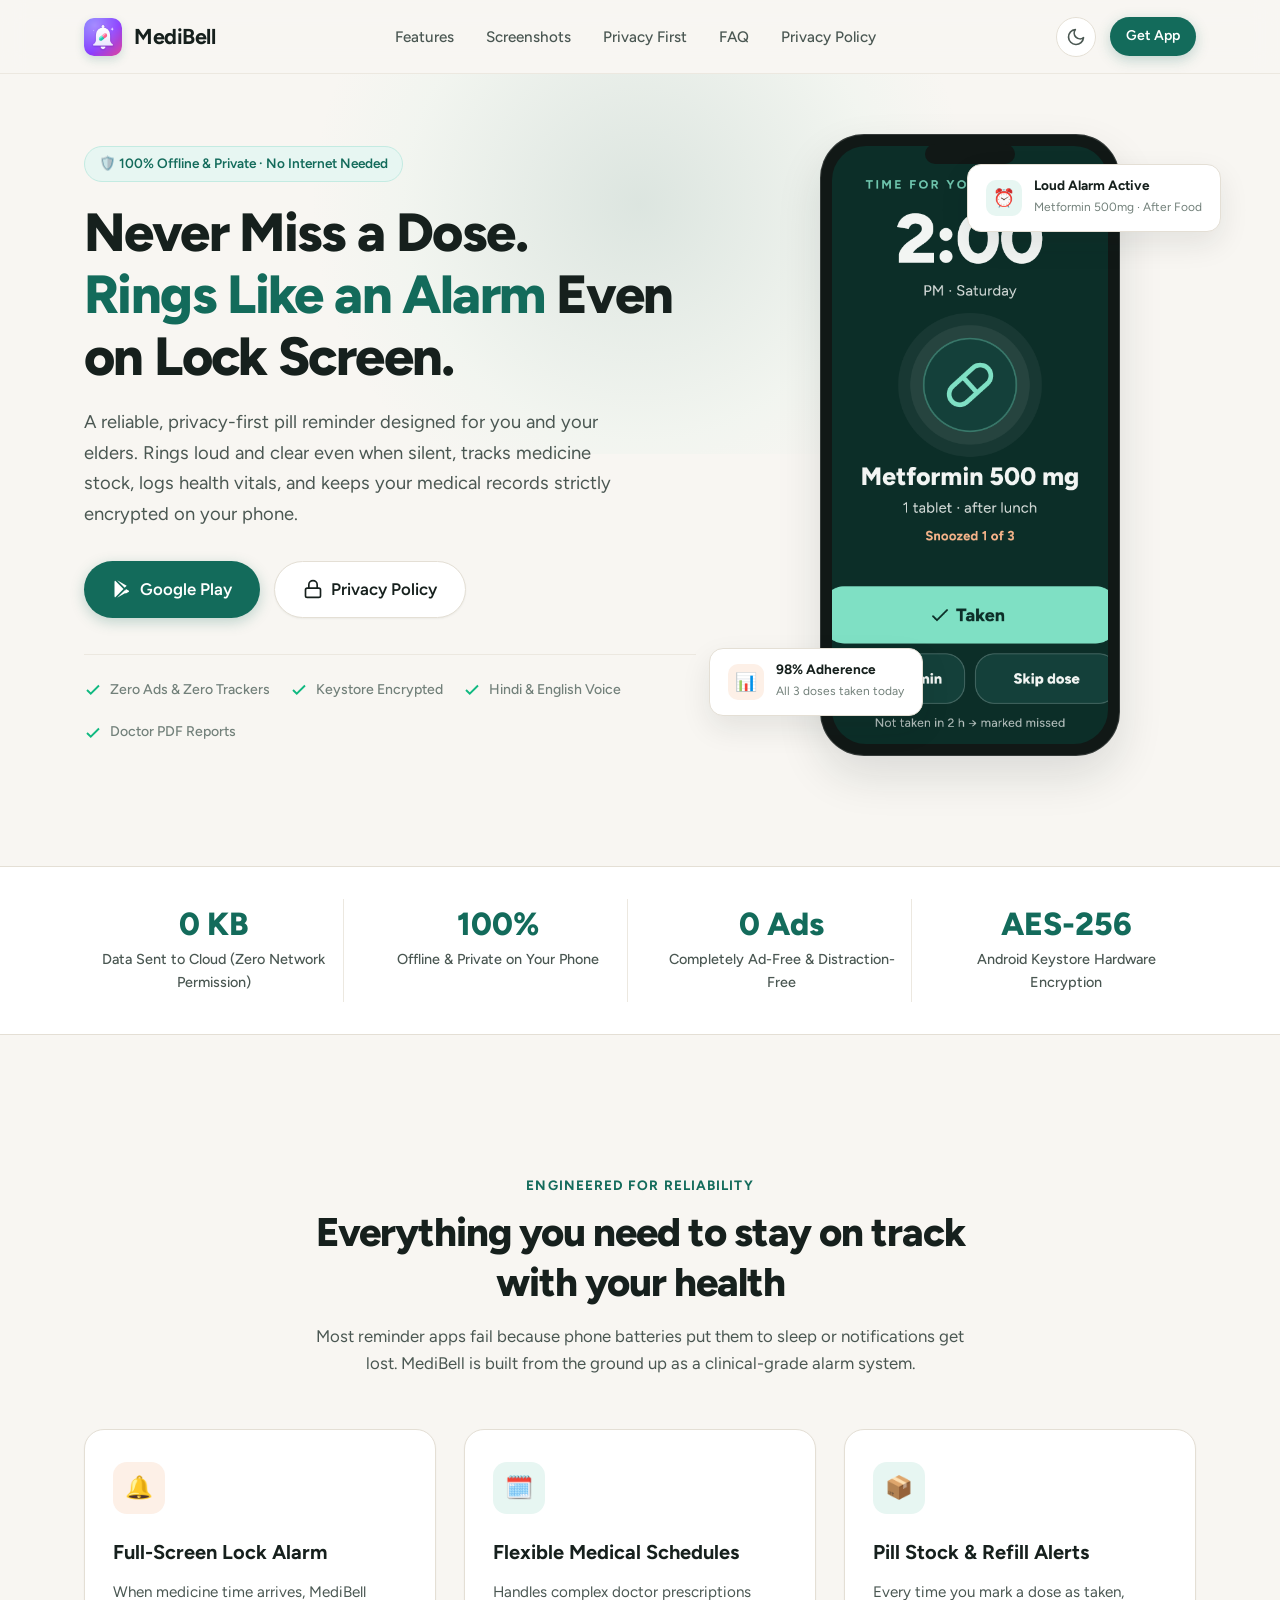
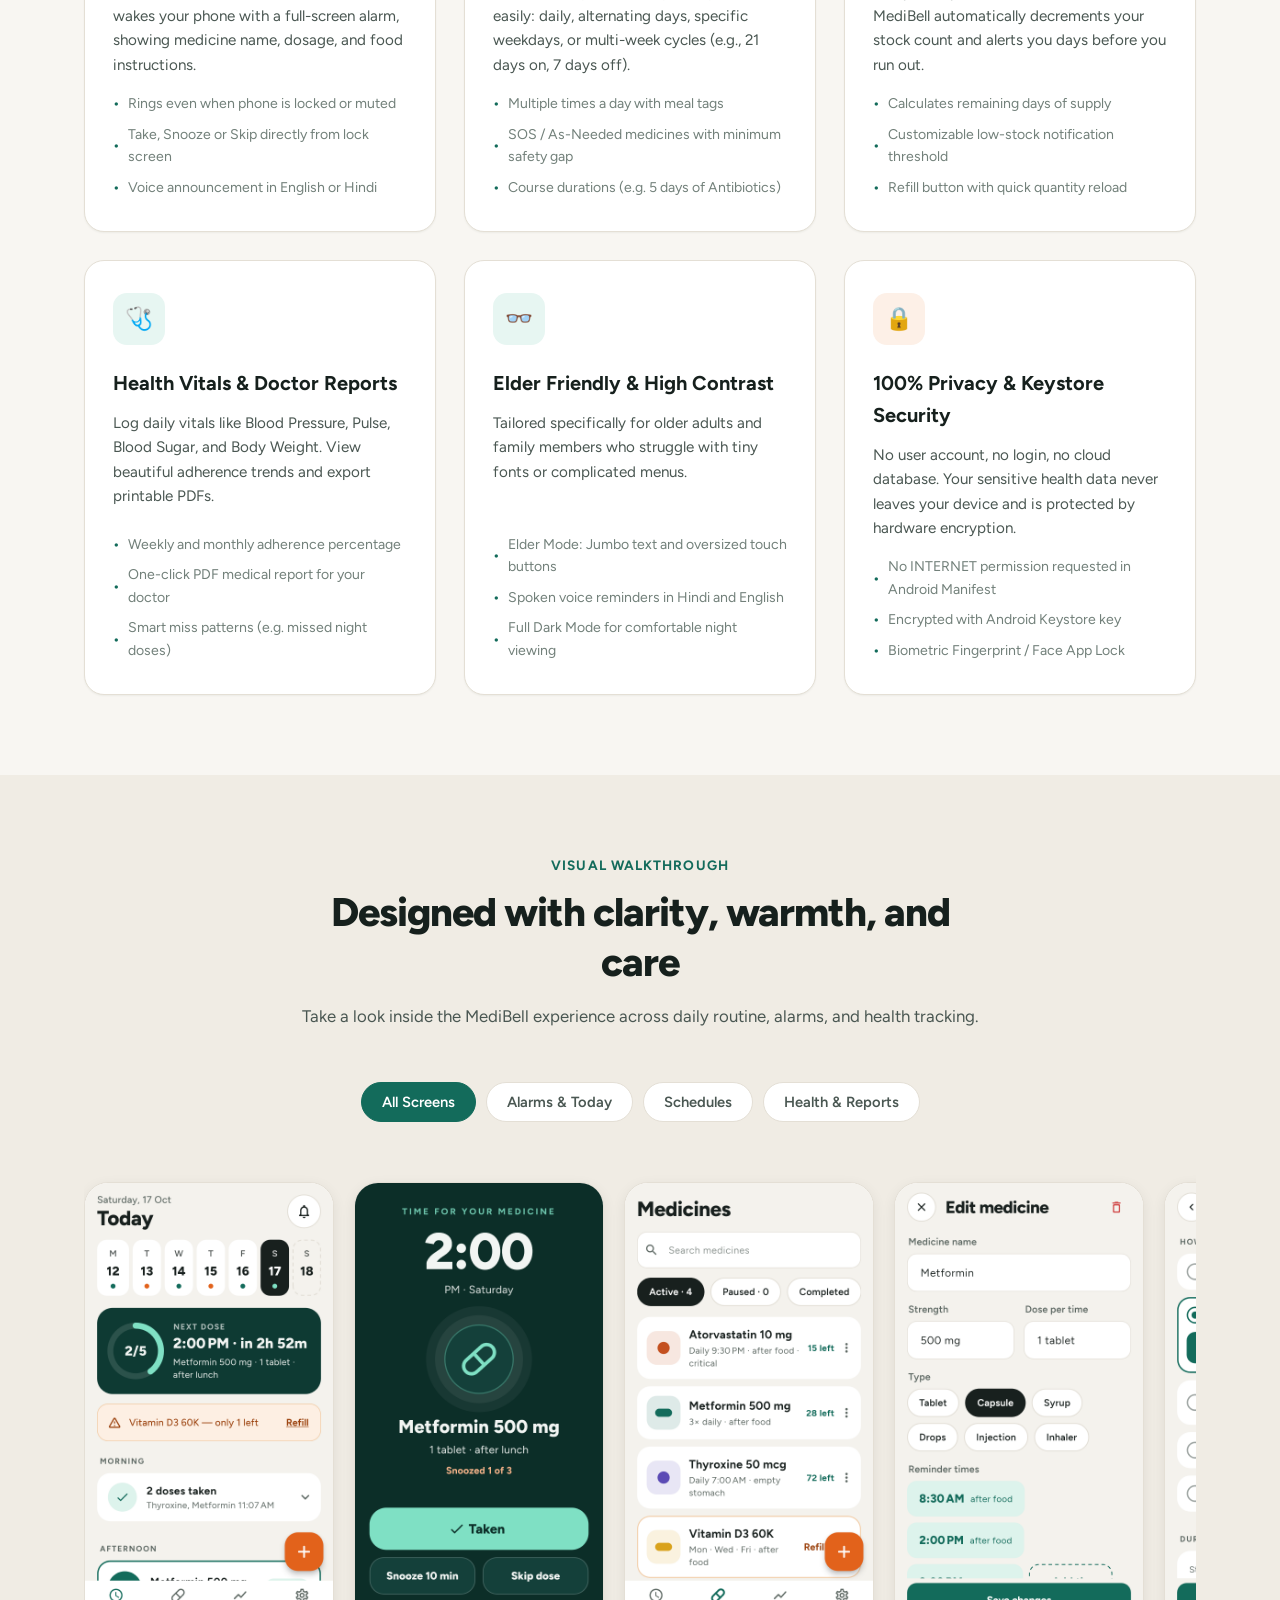
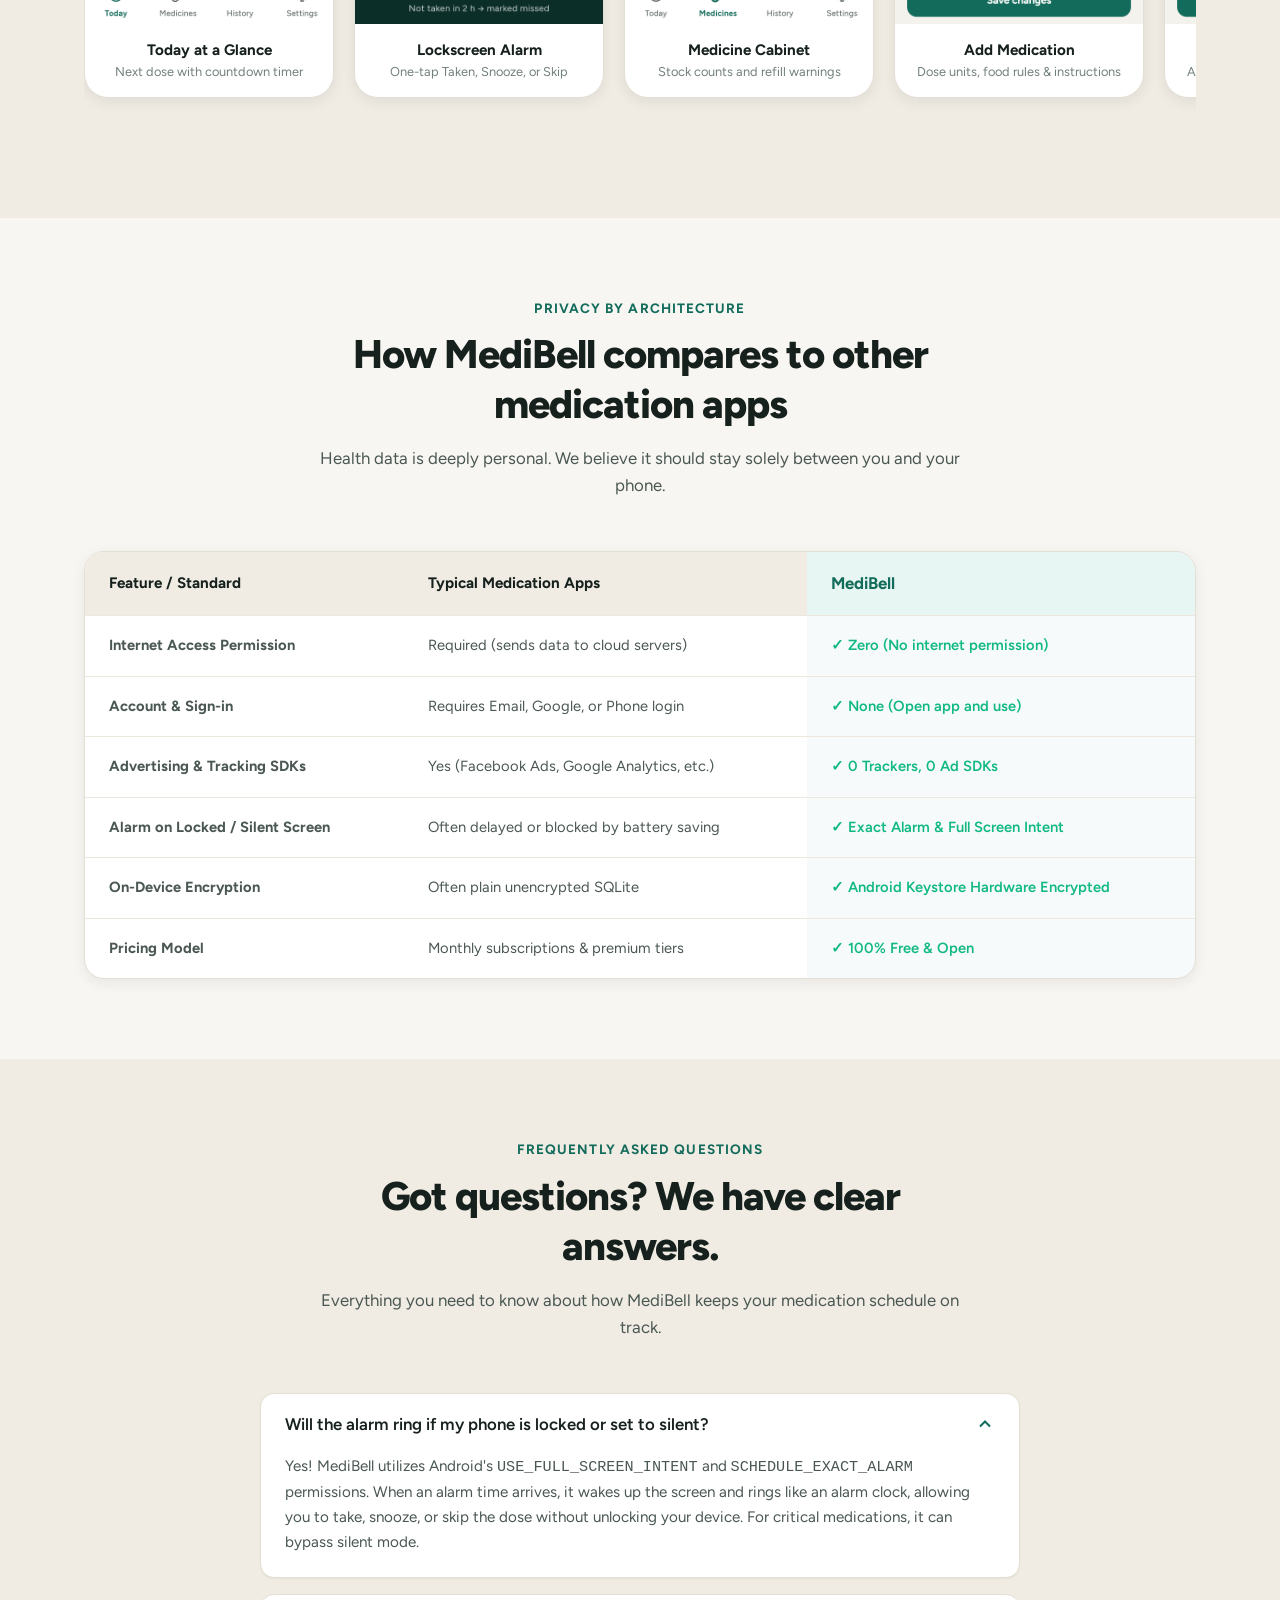
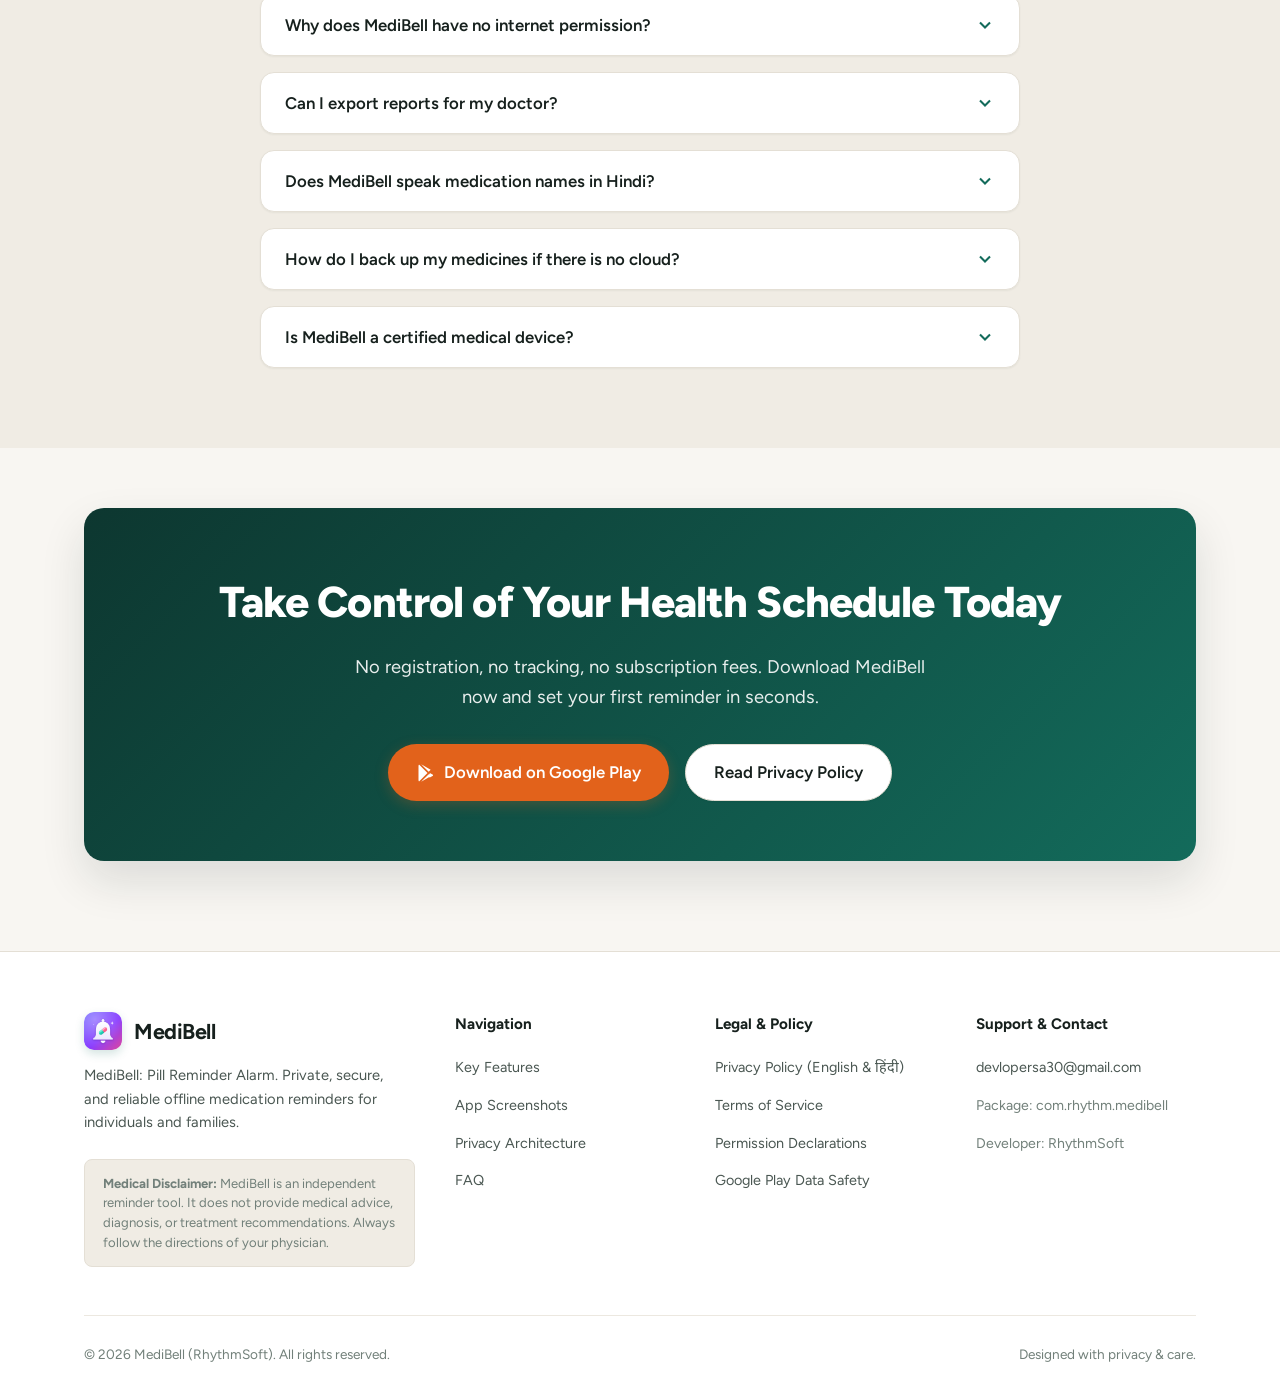
==== index.html @ 4dbfd98d "Add MediBell landing page and privacy policy" ====
<!DOCTYPE html>
<html lang="en">
<head>
  <meta charset="UTF-8">
  <meta name="viewport" content="width=device-width, initial-scale=1.0">
  <title>MediBell — Pill Reminder Alarm | Private & Offline Medicine Tracker</title>
  <meta name="description" content="MediBell is a 100% private medication reminder that rings like an alarm even when your phone is locked or on silent. No account, no ads, no internet required.">
  <meta name="keywords" content="medication reminder, pill reminder alarm, medicine tracker, offline pill alarm, private medication tracker, elder medicine reminder, dawai reminder">
  
  <!-- Open Graph / Facebook -->
  <meta property="og:type" content="website">
  <meta property="og:title" content="MediBell — Pill Reminder Alarm | Private & Offline">
  <meta property="og:description" content="Never miss a dose. Medicine reminder that rings like an alarm — even when your phone is locked. 100% Offline and Private.">
  <meta property="og:image" content="assets/feature-graphic-1024x500.png">
  
  <!-- Twitter -->
  <meta name="twitter:card" content="summary_large_image">
  <meta name="twitter:title" content="MediBell — Pill Reminder Alarm">
  <meta name="twitter:description" content="Rings like a real alarm clock. 100% offline, zero ads, zero tracking, Keystore encrypted.">
  <meta name="twitter:image" content="assets/feature-graphic-1024x500.png">

  <!-- Favicon -->
  <link rel="icon" type="image/svg+xml" href="assets/medibell_mark.svg">
  <link rel="alternate icon" type="image/png" href="assets/icon-512.png">

  <!-- Google Fonts: Figtree -->
  <link rel="preconnect" href="https://fonts.googleapis.com">
  <link rel="preconnect" href="https://fonts.gstatic.com" crossorigin>
  <link href="https://fonts.googleapis.com/css2?family=Figtree:ital,wght@0,300..900;1,300..900&family=Noto+Sans+Devanagari:wght@400;600;700&display=swap" rel="stylesheet">
  
  <!-- Stylesheet -->
  <link rel="stylesheet" href="style.css">
</head>
<body>

  <!-- Header -->
  <header class="header">
    <div class="container">
      <div class="nav-wrapper">
        <a href="index.html" class="brand">
          <img src="assets/icon-512.png" alt="MediBell Icon" class="brand-icon">
          <span>MediBell</span>
        </a>

        <ul class="nav-links" id="nav-links">
          <li><a href="#features" class="nav-link">Features</a></li>
          <li><a href="#showcase" class="nav-link">Screenshots</a></li>
          <li><a href="#privacy-first" class="nav-link">Privacy First</a></li>
          <li><a href="#faq" class="nav-link">FAQ</a></li>
          <li><a href="privacy.html" class="nav-link">Privacy Policy</a></li>
        </ul>

        <div class="nav-actions">
          <button id="theme-toggle" class="theme-toggle" aria-label="Toggle theme">
            <svg width="20" height="20" viewBox="0 0 24 24" fill="none" stroke="currentColor" stroke-width="2" stroke-linecap="round" stroke-linejoin="round">
              <path d="M21 12.79A9 9 0 1 1 11.21 3 7 7 0 0 0 21 12.79z"></path>
            </svg>
          </button>
          <a href="#download" class="btn btn-primary btn-sm">Get App</a>
          <button id="mobile-menu-btn" class="mobile-menu-btn" aria-label="Open menu">
            <svg width="24" height="24" viewBox="0 0 24 24" fill="none" stroke="currentColor" stroke-width="2">
              <line x1="3" y1="12" x2="21" y2="12"></line>
              <line x1="3" y1="6" x2="21" y2="6"></line>
              <line x1="3" y1="18" x2="21" y2="18"></line>
            </svg>
          </button>
        </div>
      </div>
    </div>
  </header>

  <!-- Hero Section -->
  <section class="hero">
    <div class="hero-glow"></div>
    <div class="container">
      <div class="hero-grid">
        <div class="hero-content">
          <div class="badge badge-mint">
            <span>🛡️ 100% Offline & Private · No Internet Needed</span>
          </div>
          <h1 class="hero-title">
            Never Miss a Dose.<br>
            <span>Rings Like an Alarm</span> Even on Lock Screen.
          </h1>
          <p class="hero-desc">
            A reliable, privacy-first pill reminder designed for you and your elders. 
            Rings loud and clear even when silent, tracks medicine stock, logs health vitals, 
            and keeps your medical records strictly encrypted on your phone.
          </p>

          <div class="hero-ctas">
            <a href="#download" class="btn btn-primary btn-lg">
              <svg width="20" height="20" viewBox="0 0 24 24" fill="currentColor">
                <path d="M3.609 1.814L13.792 12 3.61 22.186a2.41 2.41 0 0 1-.61-1.637V3.451c0-.623.23-1.19.61-1.637zM15.207 13.414l2.424 2.424-11.45 6.611 9.026-9.035zm0-2.828L6.18 1.551l11.45 6.611-2.423 2.424zm1.414 1.414l3.187 1.84c.884.51.884 1.348 0 1.859l-3.187 1.84-2.122-2.121 2.122-2.718z"/>
              </svg>
              Google Play
            </a>
            <a href="privacy.html" class="btn btn-secondary btn-lg">
              <svg width="20" height="20" viewBox="0 0 24 24" fill="none" stroke="currentColor" stroke-width="2">
                <rect x="3" y="11" width="18" height="11" rx="2" ry="2"></rect>
                <path d="M7 11V7a5 5 0 0 1 10 0v4"></path>
              </svg>
              Privacy Policy
            </a>
          </div>

          <div class="hero-trust">
            <div class="trust-item">
              <svg viewBox="0 0 24 24" fill="none" stroke="currentColor" stroke-width="2.5"><polyline points="20 6 9 17 4 12"></polyline></svg>
              Zero Ads & Zero Trackers
            </div>
            <div class="trust-item">
              <svg viewBox="0 0 24 24" fill="none" stroke="currentColor" stroke-width="2.5"><polyline points="20 6 9 17 4 12"></polyline></svg>
              Keystore Encrypted
            </div>
            <div class="trust-item">
              <svg viewBox="0 0 24 24" fill="none" stroke="currentColor" stroke-width="2.5"><polyline points="20 6 9 17 4 12"></polyline></svg>
              Hindi & English Voice
            </div>
            <div class="trust-item">
              <svg viewBox="0 0 24 24" fill="none" stroke="currentColor" stroke-width="2.5"><polyline points="20 6 9 17 4 12"></polyline></svg>
              Doctor PDF Reports
            </div>
          </div>
        </div>

        <div class="mockup-wrapper">
          <div class="phone-device">
            <div class="phone-notch"></div>
            <div class="phone-screen">
              <img src="assets/screenshots/02_alarm.png" alt="MediBell Alarm Screen">
            </div>
          </div>

          <!-- Floating Badges -->
          <div class="float-card top-right">
            <div class="float-icon">⏰</div>
            <div class="float-text">
              <strong>Loud Alarm Active</strong>
              <span>Metformin 500mg · After Food</span>
            </div>
          </div>

          <div class="float-card bottom-left">
            <div class="float-icon">📊</div>
            <div class="float-text">
              <strong>98% Adherence</strong>
              <span>All 3 doses taken today</span>
            </div>
          </div>
        </div>
      </div>
    </div>
  </section>

  <!-- Key Statistics Banner -->
  <section class="stats-strip">
    <div class="container">
      <div class="stats-grid">
        <div class="stat-item">
          <div class="stat-value">0 KB</div>
          <div class="stat-label">Data Sent to Cloud (Zero Network Permission)</div>
        </div>
        <div class="stat-item">
          <div class="stat-value">100%</div>
          <div class="stat-label">Offline & Private on Your Phone</div>
        </div>
        <div class="stat-item">
          <div class="stat-value">0 Ads</div>
          <div class="stat-label">Completely Ad-Free & Distraction-Free</div>
        </div>
        <div class="stat-item">
          <div class="stat-value">AES-256</div>
          <div class="stat-label">Android Keystore Hardware Encryption</div>
        </div>
      </div>
    </div>
  </section>

  <!-- Features Grid -->
  <section class="features-section" id="features">
    <div class="container">
      <div class="section-header">
        <div class="section-tag">Engineered For Reliability</div>
        <h2 class="section-title">Everything you need to stay on track with your health</h2>
        <p class="section-desc">
          Most reminder apps fail because phone batteries put them to sleep or notifications get lost. 
          MediBell is built from the ground up as a clinical-grade alarm system.
        </p>
      </div>

      <div class="features-grid">
        <!-- Feature 1 -->
        <div class="feature-card highlight">
          <div class="feature-icon-box">🔔</div>
          <h3>Full-Screen Lock Alarm</h3>
          <p>
            When medicine time arrives, MediBell wakes your phone with a full-screen alarm, 
            showing medicine name, dosage, and food instructions.
          </p>
          <ul class="feature-list">
            <li>Rings even when phone is locked or muted</li>
            <li>Take, Snooze or Skip directly from lock screen</li>
            <li>Voice announcement in English or Hindi</li>
          </ul>
        </div>

        <!-- Feature 2 -->
        <div class="feature-card">
          <div class="feature-icon-box">🗓️</div>
          <h3>Flexible Medical Schedules</h3>
          <p>
            Handles complex doctor prescriptions easily: daily, alternating days, specific weekdays, 
            or multi-week cycles (e.g., 21 days on, 7 days off).
          </p>
          <ul class="feature-list">
            <li>Multiple times a day with meal tags</li>
            <li>SOS / As-Needed medicines with minimum safety gap</li>
            <li>Course durations (e.g. 5 days of Antibiotics)</li>
          </ul>
        </div>

        <!-- Feature 3 -->
        <div class="feature-card">
          <div class="feature-icon-box">📦</div>
          <h3>Pill Stock & Refill Alerts</h3>
          <p>
            Every time you mark a dose as taken, MediBell automatically decrements your stock count 
            and alerts you days before you run out.
          </p>
          <ul class="feature-list">
            <li>Calculates remaining days of supply</li>
            <li>Customizable low-stock notification threshold</li>
            <li>Refill button with quick quantity reload</li>
          </ul>
        </div>

        <!-- Feature 4 -->
        <div class="feature-card">
          <div class="feature-icon-box">🩺</div>
          <h3>Health Vitals & Doctor Reports</h3>
          <p>
            Log daily vitals like Blood Pressure, Pulse, Blood Sugar, and Body Weight. 
            View beautiful adherence trends and export printable PDFs.
          </p>
          <ul class="feature-list">
            <li>Weekly and monthly adherence percentage</li>
            <li>One-click PDF medical report for your doctor</li>
            <li>Smart miss patterns (e.g. missed night doses)</li>
          </ul>
        </div>

        <!-- Feature 5 -->
        <div class="feature-card">
          <div class="feature-icon-box">👓</div>
          <h3>Elder Friendly & High Contrast</h3>
          <p>
            Tailored specifically for older adults and family members who struggle with tiny fonts 
            or complicated menus.
          </p>
          <ul class="feature-list">
            <li>Elder Mode: Jumbo text and oversized touch buttons</li>
            <li>Spoken voice reminders in Hindi and English</li>
            <li>Full Dark Mode for comfortable night viewing</li>
          </ul>
        </div>

        <!-- Feature 6 -->
        <div class="feature-card highlight">
          <div class="feature-icon-box">🔒</div>
          <h3>100% Privacy & Keystore Security</h3>
          <p>
            No user account, no login, no cloud database. Your sensitive health data never leaves 
            your device and is protected by hardware encryption.
          </p>
          <ul class="feature-list">
            <li>No INTERNET permission requested in Android Manifest</li>
            <li>Encrypted with Android Keystore key</li>
            <li>Biometric Fingerprint / Face App Lock</li>
          </ul>
        </div>
      </div>
    </div>
  </section>

  <!-- Screenshot Gallery / Showcase -->
  <section class="showcase-section" id="showcase">
    <div class="container">
      <div class="section-header">
        <div class="section-tag">Visual Walkthrough</div>
        <h2 class="section-title">Designed with clarity, warmth, and care</h2>
        <p class="section-desc">Take a look inside the MediBell experience across daily routine, alarms, and health tracking.</p>
      </div>

      <div class="showcase-tabs">
        <button class="showcase-tab active" data-filter="all">All Screens</button>
        <button class="showcase-tab" data-filter="alarm">Alarms & Today</button>
        <button class="showcase-tab" data-filter="schedule">Schedules</button>
        <button class="showcase-tab" data-filter="health">Health & Reports</button>
      </div>

      <div class="showcase-carousel">
        <div class="showcase-item" data-category="alarm">
          <img src="assets/screenshots/01_today.png" alt="Today Schedule" loading="lazy">
          <div class="showcase-info">
            <h4>Today at a Glance</h4>
            <p>Next dose with countdown timer</p>
          </div>
        </div>

        <div class="showcase-item" data-category="alarm">
          <img src="assets/screenshots/02_alarm.png" alt="Full Screen Alarm" loading="lazy">
          <div class="showcase-info">
            <h4>Lockscreen Alarm</h4>
            <p>One-tap Taken, Snooze, or Skip</p>
          </div>
        </div>

        <div class="showcase-item" data-category="schedule">
          <img src="assets/screenshots/03_medicines.png" alt="Medicines List" loading="lazy">
          <div class="showcase-info">
            <h4>Medicine Cabinet</h4>
            <p>Stock counts and refill warnings</p>
          </div>
        </div>

        <div class="showcase-item" data-category="schedule">
          <img src="assets/screenshots/04_add_medicine.png" alt="Add Medicine" loading="lazy">
          <div class="showcase-info">
            <h4>Add Medication</h4>
            <p>Dose units, food rules & instructions</p>
          </div>
        </div>

        <div class="showcase-item" data-category="schedule">
          <img src="assets/screenshots/05_schedule_rules.png" alt="Schedule Rules" loading="lazy">
          <div class="showcase-info">
            <h4>Custom Rules</h4>
            <p>Alternating days & course durations</p>
          </div>
        </div>

        <div class="showcase-item" data-category="health">
          <img src="assets/screenshots/06_history.png" alt="Dose History" loading="lazy">
          <div class="showcase-info">
            <h4>Adherence History</h4>
            <p>Calendar logs & compliance charts</p>
          </div>
        </div>

        <div class="showcase-item" data-category="health">
          <img src="assets/screenshots/07_health_log.png" alt="Health Log" loading="lazy">
          <div class="showcase-info">
            <h4>Vitals Log</h4>
            <p>Blood pressure, sugar & pulse logs</p>
          </div>
        </div>

        <div class="showcase-item" data-category="health">
          <img src="assets/screenshots/08_settings.png" alt="Settings & Privacy" loading="lazy">
          <div class="showcase-info">
            <h4>Settings & Security</h4>
            <p>App lock, dark mode & backup</p>
          </div>
        </div>
      </div>
    </div>
  </section>

  <!-- Privacy Comparison Table -->
  <section class="comparison-section" id="privacy-first">
    <div class="container">
      <div class="section-header">
        <div class="section-tag">Privacy By Architecture</div>
        <h2 class="section-title">How MediBell compares to other medication apps</h2>
        <p class="section-desc">Health data is deeply personal. We believe it should stay solely between you and your phone.</p>
      </div>

      <div class="comparison-card">
        <table class="comparison-table">
          <thead>
            <tr>
              <th>Feature / Standard</th>
              <th>Typical Medication Apps</th>
              <th>MediBell</th>
            </tr>
          </thead>
          <tbody>
            <tr>
              <td><strong>Internet Access Permission</strong></td>
              <td>Required (sends data to cloud servers)</td>
              <td><span class="badge-check">✓ Zero (No internet permission)</span></td>
            </tr>
            <tr>
              <td><strong>Account & Sign-in</strong></td>
              <td>Requires Email, Google, or Phone login</td>
              <td><span class="badge-check">✓ None (Open app and use)</span></td>
            </tr>
            <tr>
              <td><strong>Advertising & Tracking SDKs</strong></td>
              <td>Yes (Facebook Ads, Google Analytics, etc.)</td>
              <td><span class="badge-check">✓ 0 Trackers, 0 Ad SDKs</span></td>
            </tr>
            <tr>
              <td><strong>Alarm on Locked / Silent Screen</strong></td>
              <td>Often delayed or blocked by battery saving</td>
              <td><span class="badge-check">✓ Exact Alarm & Full Screen Intent</span></td>
            </tr>
            <tr>
              <td><strong>On-Device Encryption</strong></td>
              <td>Often plain unencrypted SQLite</td>
              <td><span class="badge-check">✓ Android Keystore Hardware Encrypted</span></td>
            </tr>
            <tr>
              <td><strong>Pricing Model</strong></td>
              <td>Monthly subscriptions & premium tiers</td>
              <td><span class="badge-check">✓ 100% Free & Open</span></td>
            </tr>
          </tbody>
        </table>
      </div>
    </div>
  </section>

  <!-- FAQ Section -->
  <section class="faq-section" id="faq">
    <div class="container">
      <div class="section-header">
        <div class="section-tag">Frequently Asked Questions</div>
        <h2 class="section-title">Got questions? We have clear answers.</h2>
        <p class="section-desc">Everything you need to know about how MediBell keeps your medication schedule on track.</p>
      </div>

      <div class="faq-list">
        <div class="faq-item open">
          <button class="faq-question">
            <span>Will the alarm ring if my phone is locked or set to silent?</span>
            <svg class="faq-chevron" width="20" height="20" viewBox="0 0 24 24" fill="none" stroke="currentColor" stroke-width="2.5"><polyline points="6 9 12 15 18 9"></polyline></svg>
          </button>
          <div class="faq-answer">
            <p>
              Yes! MediBell utilizes Android's <code>USE_FULL_SCREEN_INTENT</code> and <code>SCHEDULE_EXACT_ALARM</code> 
              permissions. When an alarm time arrives, it wakes up the screen and rings like an alarm clock, allowing you 
              to take, snooze, or skip the dose without unlocking your device. For critical medications, it can bypass 
              silent mode.
            </p>
          </div>
        </div>

        <div class="faq-item">
          <button class="faq-question">
            <span>Why does MediBell have no internet permission?</span>
            <svg class="faq-chevron" width="20" height="20" viewBox="0 0 24 24" fill="none" stroke="currentColor" stroke-width="2.5"><polyline points="6 9 12 15 18 9"></polyline></svg>
          </button>
          <div class="faq-answer">
            <p>
              Privacy policies are promises, but lack of internet permission is a mathematical guarantee. 
              By not including <code>android.permission.INTERNET</code> in the app's manifest, Android OS physically prevents 
              MediBell from sending any data over Wi-Fi or cellular networks. Your medical history cannot leak to any remote server.
            </p>
          </div>
        </div>

        <div class="faq-item">
          <button class="faq-question">
            <span>Can I export reports for my doctor?</span>
            <svg class="faq-chevron" width="20" height="20" viewBox="0 0 24 24" fill="none" stroke="currentColor" stroke-width="2.5"><polyline points="6 9 12 15 18 9"></polyline></svg>
          </button>
          <div class="faq-answer">
            <p>
              Yes. MediBell allows you to generate a clean, professional clinical PDF report showing your medication list, 
              intake adherence rate (taken, missed, skipped), and logged health vitals (Blood Pressure, Sugar, Weight). 
              You can save it to your phone and email or print it for your doctor.
            </p>
          </div>
        </div>

        <div class="faq-item">
          <button class="faq-question">
            <span>Does MediBell speak medication names in Hindi?</span>
            <svg class="faq-chevron" width="20" height="20" viewBox="0 0 24 24" fill="none" stroke="currentColor" stroke-width="2.5"><polyline points="6 9 12 15 18 9"></polyline></svg>
          </button>
          <div class="faq-answer">
            <p>
              Yes. MediBell supports full Text-to-Speech voice announcements in both English and Hindi. 
              When the alarm rings, it can read out loud: <em>"दवा का समय: पैरासिटामोल 1 गोली खाने के बाद"</em>, 
              which is especially helpful for elderly parents and patients.
            </p>
          </div>
        </div>

        <div class="faq-item">
          <button class="faq-question">
            <span>How do I back up my medicines if there is no cloud?</span>
            <svg class="faq-chevron" width="20" height="20" viewBox="0 0 24 24" fill="none" stroke="currentColor" stroke-width="2.5"><polyline points="6 9 12 15 18 9"></polyline></svg>
          </button>
          <div class="faq-answer">
            <p>
              MediBell provides an offline Backup & Restore feature in Settings. You can export a backup file 
              to your device's Downloads folder, an SD card, or share it safely via your own secure cloud storage 
              (like Google Drive) using Android's native file picker.
            </p>
          </div>
        </div>

        <div class="faq-item">
          <button class="faq-question">
            <span>Is MediBell a certified medical device?</span>
            <svg class="faq-chevron" width="20" height="20" viewBox="0 0 24 24" fill="none" stroke="currentColor" stroke-width="2.5"><polyline points="6 9 12 15 18 9"></polyline></svg>
          </button>
          <div class="faq-answer">
            <p>
              No. MediBell is strictly a personal scheduling and reminder utility. It does not diagnose, prescribe, 
              or alter medication treatments. Always consult your qualified healthcare practitioner or pharmacist for 
              medical guidance.
            </p>
          </div>
        </div>
      </div>
    </div>
  </section>

  <!-- Download CTA Banner -->
  <section class="cta-banner" id="download">
    <div class="container">
      <div class="cta-box">
        <h2>Take Control of Your Health Schedule Today</h2>
        <p>No registration, no tracking, no subscription fees. Download MediBell now and set your first reminder in seconds.</p>
        <div class="cta-actions">
          <a href="https://play.google.com/store/apps/details?id=com.rhythm.medibell" class="btn btn-orange btn-lg">
            <svg width="20" height="20" viewBox="0 0 24 24" fill="currentColor">
              <path d="M3.609 1.814L13.792 12 3.61 22.186a2.41 2.41 0 0 1-.61-1.637V3.451c0-.623.23-1.19.61-1.637zM15.207 13.414l2.424 2.424-11.45 6.611 9.026-9.035zm0-2.828L6.18 1.551l11.45 6.611-2.423 2.424zm1.414 1.414l3.187 1.84c.884.51.884 1.348 0 1.859l-3.187 1.84-2.122-2.121 2.122-2.718z"/>
            </svg>
            Download on Google Play
          </a>
          <a href="privacy.html" class="btn btn-secondary btn-lg">
            Read Privacy Policy
          </a>
        </div>
      </div>
    </div>
  </section>

  <!-- Footer -->
  <footer class="footer">
    <div class="container">
      <div class="footer-grid">
        <div class="footer-brand">
          <div class="brand">
            <img src="assets/icon-512.png" alt="MediBell Icon" class="brand-icon">
            <span>MediBell</span>
          </div>
          <p>
            MediBell: Pill Reminder Alarm. Private, secure, and reliable offline medication reminders for individuals and families.
          </p>
          <div class="disclaimer-box">
            <strong>Medical Disclaimer:</strong> MediBell is an independent reminder tool. It does not provide medical advice, diagnosis, or treatment recommendations. Always follow the directions of your physician.
          </div>
        </div>

        <div class="footer-col">
          <h4>Navigation</h4>
          <ul class="footer-links">
            <li><a href="#features">Key Features</a></li>
            <li><a href="#showcase">App Screenshots</a></li>
            <li><a href="#privacy-first">Privacy Architecture</a></li>
            <li><a href="#faq">FAQ</a></li>
          </ul>
        </div>

        <div class="footer-col">
          <h4>Legal & Policy</h4>
          <ul class="footer-links">
            <li><a href="privacy.html">Privacy Policy (English & हिंदी)</a></li>
            <li><a href="terms.html">Terms of Service</a></li>
            <li><a href="privacy.html#permissions">Permission Declarations</a></li>
            <li><a href="privacy.html#data-safety">Google Play Data Safety</a></li>
          </ul>
        </div>

        <div class="footer-col">
          <h4>Support & Contact</h4>
          <ul class="footer-links">
            <li><a href="mailto:devlopersa30@gmail.com">devlopersa30@gmail.com</a></li>
            <li><span style="font-size:0.88rem; color:var(--ink-muted);">Package: com.rhythm.medibell</span></li>
            <li><span style="font-size:0.88rem; color:var(--ink-muted);">Developer: RhythmSoft</span></li>
          </ul>
        </div>
      </div>

      <div class="footer-bottom">
        <div>&copy; 2026 MediBell (RhythmSoft). All rights reserved.</div>
        <div>Designed with privacy & care.</div>
      </div>
    </div>
  </footer>

  <!-- Scripts -->
  <script src="app.js"></script>
</body>
</html>
---- style.css ----
/* MediBell Modern Design System & Stylesheet */
:root {
  --font-sans: 'Figtree', -apple-system, BlinkMacSystemFont, 'Segoe UI', Roboto, 'Noto Sans Devanagari', sans-serif;
  --font-mono: ui-monospace, SFMono-Regular, Menlo, Monaco, Consolas, monospace;

  /* Color Palette - Light Theme (matches Flutter app design) */
  --bg: #F8F6F2;
  --bg-subtle: #F0ECE4;
  --surface: #FFFFFF;
  --surface-raised: #FFFFFF;
  --surface-muted: #EFECE6;
  --border: #E4DFD5;
  --border-light: #ECE8E0;
  
  --ink: #16201D;
  --ink-secondary: #4A5752;
  --ink-muted: #72807A;
  --ink-faint: #98A5A0;

  --primary: #136B5B;
  --primary-hover: #0F574A;
  --primary-light: #E7F6F2;
  --primary-tint: #C3EBE2;

  --mint: #10B981;
  --mint-soft: #DCFCE7;
  
  --orange: #E2621B;
  --orange-hover: #C55013;
  --orange-soft: #FDF0E7;
  --orange-border: #F5CDB1;

  --deep: #0D3730;
  --danger: #DC2626;

  --shadow-sm: 0 1px 2px rgba(18, 32, 29, 0.05);
  --shadow-md: 0 4px 14px rgba(18, 32, 29, 0.07);
  --shadow-lg: 0 12px 30px rgba(18, 32, 29, 0.09);
  --shadow-xl: 0 20px 45px rgba(18, 32, 29, 0.12);

  --radius-sm: 8px;
  --radius-md: 14px;
  --radius-lg: 20px;
  --radius-full: 9999px;

  --max-w: 1160px;
  --header-h: 74px;
  --transition: all 0.25s cubic-bezier(0.16, 1, 0.3, 1);
}

[data-theme="dark"] {
  --bg: #0D1311;
  --bg-subtle: #131B18;
  --surface: #17221E;
  --surface-raised: #1C2B26;
  --surface-muted: #21302A;
  --border: #273832;
  --border-light: #1F2E28;

  --ink: #F0F4F2;
  --ink-secondary: #B6C3BE;
  --ink-muted: #82928C;
  --ink-faint: #56645F;

  --primary: #34B89D;
  --primary-hover: #48CDB3;
  --primary-light: #17362F;
  --primary-tint: #1C443C;

  --mint: #34D399;
  --mint-soft: #14352B;

  --orange: #F57C36;
  --orange-hover: #FF8F4F;
  --orange-soft: #382417;
  --orange-border: #5C3A22;

  --deep: #081B17;
  --danger: #F87171;

  --shadow-sm: 0 1px 2px rgba(0, 0, 0, 0.25);
  --shadow-md: 0 4px 14px rgba(0, 0, 0, 0.35);
  --shadow-lg: 0 12px 30px rgba(0, 0, 0, 0.45);
  --shadow-xl: 0 20px 45px rgba(0, 0, 0, 0.55);
}

/* Base Styles */
*, *::before, *::after {
  box-sizing: border-box;
  margin: 0;
  padding: 0;
}

html {
  font-family: var(--font-sans);
  font-size: 16px;
  line-height: 1.6;
  color: var(--ink);
  background-color: var(--bg);
  scroll-behavior: smooth;
  -webkit-font-smoothing: antialiased;
  -moz-osx-font-smoothing: grayscale;
}

body {
  min-height: 100vh;
  display: flex;
  flex-direction: column;
  overflow-x: hidden;
}

img, svg {
  display: block;
  max-width: 100%;
}

a {
  color: inherit;
  text-decoration: none;
  transition: var(--transition);
}

button {
  font-family: inherit;
  cursor: pointer;
  border: none;
  background: none;
}

.container {
  width: 100%;
  max-width: var(--max-w);
  margin-left: auto;
  margin-right: auto;
  padding-left: 24px;
  padding-right: 24px;
}

/* Header & Navigation */
.header {
  position: sticky;
  top: 0;
  z-index: 100;
  background-color: rgba(248, 246, 242, 0.85);
  backdrop-filter: blur(12px);
  -webkit-backdrop-filter: blur(12px);
  border-bottom: 1px solid var(--border-light);
  height: var(--header-h);
  display: flex;
  align-items: center;
  transition: var(--transition);
}

[data-theme="dark"] .header {
  background-color: rgba(13, 19, 17, 0.85);
}

.nav-wrapper {
  display: flex;
  align-items: center;
  justify-content: space-between;
  width: 100%;
}

.brand {
  display: flex;
  align-items: center;
  gap: 12px;
  font-weight: 700;
  font-size: 1.35rem;
  letter-spacing: -0.02em;
  color: var(--ink);
}

.brand-icon {
  width: 38px;
  height: 38px;
  border-radius: 10px;
  overflow: hidden;
  box-shadow: 0 4px 10px rgba(19, 107, 91, 0.18);
}

.nav-links {
  display: flex;
  align-items: center;
  gap: 32px;
  list-style: none;
}

.nav-link {
  font-weight: 500;
  font-size: 0.95rem;
  color: var(--ink-secondary);
}

.nav-link:hover, .nav-link.active {
  color: var(--primary);
}

.nav-actions {
  display: flex;
  align-items: center;
  gap: 14px;
}

.theme-toggle {
  display: flex;
  align-items: center;
  justify-content: center;
  width: 40px;
  height: 40px;
  border-radius: var(--radius-full);
  background-color: var(--surface);
  border: 1px solid var(--border);
  color: var(--ink-secondary);
  transition: var(--transition);
}

.theme-toggle:hover {
  color: var(--ink);
  border-color: var(--ink-muted);
}

.btn {
  display: inline-flex;
  align-items: center;
  justify-content: center;
  gap: 8px;
  padding: 10px 20px;
  border-radius: var(--radius-full);
  font-weight: 600;
  font-size: 0.95rem;
  transition: var(--transition);
  text-align: center;
}

.btn-primary {
  background-color: var(--primary);
  color: #FFFFFF !important;
  box-shadow: 0 4px 14px rgba(19, 107, 91, 0.25);
}

.btn-primary:hover {
  background-color: var(--primary-hover);
  transform: translateY(-1px);
  box-shadow: 0 6px 18px rgba(19, 107, 91, 0.35);
}

.btn-secondary {
  background-color: var(--surface);
  color: var(--ink);
  border: 1px solid var(--border);
  box-shadow: var(--shadow-sm);
}

.btn-secondary:hover {
  background-color: var(--bg-subtle);
  border-color: var(--ink-muted);
  transform: translateY(-1px);
}

.btn-orange {
  background-color: var(--orange);
  color: #FFFFFF !important;
  box-shadow: 0 4px 14px rgba(226, 98, 27, 0.25);
}

.btn-orange:hover {
  background-color: var(--orange-hover);
  transform: translateY(-1px);
}

.btn-sm {
  padding: 8px 16px;
  font-size: 0.88rem;
}

.btn-lg {
  padding: 14px 28px;
  font-size: 1.05rem;
}

.mobile-menu-btn {
  display: none;
  width: 40px;
  height: 40px;
  align-items: center;
  justify-content: center;
  color: var(--ink);
}

/* Hero Section */
.hero {
  padding: 60px 0 80px;
  position: relative;
  overflow: hidden;
}

.hero-glow {
  position: absolute;
  top: -120px;
  left: 50%;
  transform: translateX(-50%);
  width: 800px;
  height: 500px;
  background: radial-gradient(circle, rgba(19, 107, 91, 0.12) 0%, rgba(127, 224, 196, 0.05) 50%, transparent 70%);
  pointer-events: none;
  z-index: 0;
}

.hero-grid {
  display: grid;
  grid-template-columns: 1.15fr 0.85fr;
  align-items: center;
  gap: 48px;
  position: relative;
  z-index: 1;
}

.badge {
  display: inline-flex;
  align-items: center;
  gap: 8px;
  padding: 6px 14px;
  border-radius: var(--radius-full);
  font-size: 0.85rem;
  font-weight: 600;
  margin-bottom: 20px;
}

.badge-mint {
  background-color: var(--primary-light);
  color: var(--primary);
  border: 1px solid var(--primary-tint);
}

.badge-orange {
  background-color: var(--orange-soft);
  color: var(--orange);
  border: 1px solid var(--orange-border);
}

.hero-title {
  font-size: clamp(2.4rem, 4.2vw, 3.6rem);
  font-weight: 800;
  line-height: 1.15;
  letter-spacing: -0.03em;
  color: var(--ink);
  margin-bottom: 20px;
}

.hero-title span {
  color: var(--primary);
  position: relative;
}

.hero-desc {
  font-size: 1.15rem;
  line-height: 1.65;
  color: var(--ink-secondary);
  margin-bottom: 32px;
  max-width: 560px;
}

.hero-ctas {
  display: flex;
  flex-wrap: wrap;
  gap: 14px;
  margin-bottom: 36px;
}

.hero-trust {
  display: flex;
  flex-wrap: wrap;
  align-items: center;
  gap: 20px;
  padding-top: 24px;
  border-top: 1px solid var(--border-light);
}

.trust-item {
  display: flex;
  align-items: center;
  gap: 8px;
  font-size: 0.88rem;
  font-weight: 500;
  color: var(--ink-muted);
}

.trust-item svg {
  color: var(--mint);
  width: 18px;
  height: 18px;
  flex-shrink: 0;
}

/* Phone Showcase Mockup */
.mockup-wrapper {
  position: relative;
  display: flex;
  justify-content: center;
}

.phone-device {
  width: 300px;
  max-width: 100%;
  border-radius: 44px;
  background: #111816;
  padding: 12px;
  box-shadow: var(--shadow-xl), 0 0 0 1px rgba(255, 255, 255, 0.15) inset;
  position: relative;
  z-index: 2;
}

.phone-screen {
  border-radius: 34px;
  overflow: hidden;
  background: #000;
  aspect-ratio: 9 / 19.5;
  position: relative;
}

.phone-screen img {
  width: 100%;
  height: 100%;
  object-fit: cover;
  display: block;
}

.phone-notch {
  position: absolute;
  top: 10px;
  left: 50%;
  transform: translateX(-50%);
  width: 90px;
  height: 20px;
  background: #111816;
  border-radius: 12px;
  z-index: 10;
}

/* Floating Badges on Mockup */
.float-card {
  position: absolute;
  background: var(--surface);
  border: 1px solid var(--border);
  padding: 12px 18px;
  border-radius: var(--radius-md);
  box-shadow: var(--shadow-lg);
  display: flex;
  align-items: center;
  gap: 12px;
  z-index: 3;
  animation: float 4s ease-in-out infinite;
}

.float-card.top-right {
  top: 30px;
  right: -25px;
  animation-delay: 0s;
}

.float-card.bottom-left {
  bottom: 40px;
  left: -35px;
  animation-delay: 2s;
}

.float-icon {
  width: 36px;
  height: 36px;
  border-radius: 10px;
  background: var(--primary-light);
  color: var(--primary);
  display: flex;
  align-items: center;
  justify-content: center;
  font-size: 1.1rem;
}

.float-card.bottom-left .float-icon {
  background: var(--orange-soft);
  color: var(--orange);
}

.float-text strong {
  display: block;
  font-size: 0.85rem;
  color: var(--ink);
  line-height: 1.2;
}

.float-text span {
  font-size: 0.75rem;
  color: var(--ink-muted);
}

@keyframes float {
  0%, 100% { transform: translateY(0); }
  50% { transform: translateY(-8px); }
}

/* Highlights / Stats strip */
.stats-strip {
  background: var(--surface);
  border-top: 1px solid var(--border);
  border-bottom: 1px solid var(--border);
  padding: 32px 0;
  margin: 30px 0 60px;
}

.stats-grid {
  display: grid;
  grid-template-columns: repeat(4, 1fr);
  gap: 24px;
}

.stat-item {
  text-align: center;
  padding: 8px 16px;
  border-right: 1px solid var(--border-light);
}

.stat-item:last-child {
  border-right: none;
}

.stat-value {
  font-size: 2rem;
  font-weight: 800;
  color: var(--primary);
  line-height: 1.1;
  margin-bottom: 6px;
}

.stat-label {
  font-size: 0.9rem;
  color: var(--ink-secondary);
  font-weight: 500;
}

/* Section Header */
.section-header {
  text-align: center;
  max-width: 680px;
  margin: 0 auto 52px;
}

.section-tag {
  font-size: 0.85rem;
  font-weight: 700;
  text-transform: uppercase;
  letter-spacing: 0.08em;
  color: var(--primary);
  margin-bottom: 10px;
}

.section-title {
  font-size: clamp(1.8rem, 3.2vw, 2.5rem);
  font-weight: 800;
  letter-spacing: -0.025em;
  color: var(--ink);
  line-height: 1.25;
  margin-bottom: 16px;
}

.section-desc {
  font-size: 1.05rem;
  color: var(--ink-secondary);
  line-height: 1.6;
}

/* Features Grid */
.features-section {
  padding: 80px 0;
}

.features-grid {
  display: grid;
  grid-template-columns: repeat(3, 1fr);
  gap: 28px;
}

.feature-card {
  background: var(--surface);
  border: 1px solid var(--border);
  border-radius: var(--radius-lg);
  padding: 32px 28px;
  box-shadow: var(--shadow-sm);
  transition: var(--transition);
  display: flex;
  flex-direction: column;
}

.feature-card:hover {
  transform: translateY(-4px);
  box-shadow: var(--shadow-lg);
  border-color: var(--primary-tint);
}

.feature-icon-box {
  width: 52px;
  height: 52px;
  border-radius: 14px;
  background: var(--primary-light);
  color: var(--primary);
  display: flex;
  align-items: center;
  justify-content: center;
  margin-bottom: 22px;
  font-size: 1.4rem;
}

.feature-card.highlight .feature-icon-box {
  background: var(--orange-soft);
  color: var(--orange);
}

.feature-card h3 {
  font-size: 1.25rem;
  font-weight: 700;
  margin-bottom: 12px;
  color: var(--ink);
}

.feature-card p {
  font-size: 0.95rem;
  color: var(--ink-secondary);
  line-height: 1.6;
  margin-bottom: 16px;
  flex-grow: 1;
}

.feature-list {
  list-style: none;
  font-size: 0.88rem;
  color: var(--ink-muted);
  display: flex;
  flex-direction: column;
  gap: 8px;
}

.feature-list li {
  display: flex;
  align-items: center;
  gap: 8px;
}

.feature-list li::before {
  content: "•";
  color: var(--primary);
  font-weight: bold;
}

/* Screenshot Interactive Showcase */
.showcase-section {
  padding: 80px 0;
  background: var(--bg-subtle);
}

.showcase-tabs {
  display: flex;
  justify-content: center;
  gap: 10px;
  flex-wrap: wrap;
  margin-bottom: 40px;
}

.showcase-tab {
  padding: 10px 20px;
  border-radius: var(--radius-full);
  background: var(--surface);
  border: 1px solid var(--border);
  color: var(--ink-secondary);
  font-size: 0.92rem;
  font-weight: 600;
  cursor: pointer;
  transition: var(--transition);
}

.showcase-tab:hover {
  color: var(--ink);
}

.showcase-tab.active {
  background: var(--primary);
  color: #FFFFFF;
  border-color: var(--primary);
}

.showcase-carousel {
  display: flex;
  gap: 20px;
  overflow-x: auto;
  padding: 20px 10px 40px;
  scroll-snap-type: x mandatory;
  -webkit-overflow-scrolling: touch;
}

.showcase-carousel::-webkit-scrollbar {
  height: 8px;
}

.showcase-carousel::-webkit-scrollbar-track {
  background: var(--border-light);
  border-radius: 4px;
}

.showcase-carousel::-webkit-scrollbar-thumb {
  background: var(--ink-muted);
  border-radius: 4px;
}

.showcase-item {
  flex: 0 0 250px;
  scroll-snap-align: start;
  border-radius: 24px;
  overflow: hidden;
  background: var(--surface);
  border: 1px solid var(--border);
  box-shadow: var(--shadow-md);
  transition: var(--transition);
  text-align: center;
}

.showcase-item:hover {
  transform: translateY(-6px);
  box-shadow: var(--shadow-xl);
}

.showcase-item img {
  width: 100%;
  aspect-ratio: 9 / 16;
  object-fit: cover;
}

.showcase-info {
  padding: 14px 12px;
}

.showcase-info h4 {
  font-size: 0.95rem;
  font-weight: 700;
  color: var(--ink);
}

.showcase-info p {
  font-size: 0.8rem;
  color: var(--ink-muted);
}

/* Privacy Comparison Table */
.comparison-section {
  padding: 80px 0;
}

.comparison-card {
  background: var(--surface);
  border: 1px solid var(--border);
  border-radius: var(--radius-lg);
  overflow: hidden;
  box-shadow: var(--shadow-md);
}

.comparison-table {
  width: 100%;
  border-collapse: collapse;
  text-align: left;
}

.comparison-table th, .comparison-table td {
  padding: 18px 24px;
  border-bottom: 1px solid var(--border-light);
}

.comparison-table th {
  background: var(--bg-subtle);
  font-weight: 700;
  font-size: 0.95rem;
  color: var(--ink);
}

.comparison-table th:last-child {
  background: var(--primary-light);
  color: var(--primary);
  font-size: 1.05rem;
}

.comparison-table td {
  font-size: 0.92rem;
  color: var(--ink-secondary);
}

.comparison-table tr:last-child td {
  border-bottom: none;
}

.comparison-table td:last-child {
  background: rgba(19, 107, 91, 0.03);
  font-weight: 600;
  color: var(--primary);
}

.badge-check {
  display: inline-flex;
  align-items: center;
  gap: 6px;
  color: var(--mint);
  font-weight: 600;
}

.badge-cross {
  display: inline-flex;
  align-items: center;
  gap: 6px;
  color: var(--danger);
}

/* FAQ Section */
.faq-section {
  padding: 80px 0;
  background: var(--bg-subtle);
}

.faq-list {
  max-width: 760px;
  margin: 0 auto;
  display: flex;
  flex-direction: column;
  gap: 16px;
}

.faq-item {
  background: var(--surface);
  border: 1px solid var(--border);
  border-radius: var(--radius-md);
  overflow: hidden;
  box-shadow: var(--shadow-sm);
  transition: var(--transition);
}

.faq-question {
  width: 100%;
  padding: 20px 24px;
  text-align: left;
  display: flex;
  align-items: center;
  justify-content: space-between;
  gap: 16px;
  font-size: 1.05rem;
  font-weight: 600;
  color: var(--ink);
  cursor: pointer;
}

.faq-chevron {
  transition: transform 0.25s ease;
  color: var(--primary);
  flex-shrink: 0;
}

.faq-item.open .faq-chevron {
  transform: rotate(180deg);
}

.faq-answer {
  max-height: 0;
  overflow: hidden;
  transition: max-height 0.3s ease-out;
  padding: 0 24px;
  color: var(--ink-secondary);
  font-size: 0.95rem;
  line-height: 1.65;
}

.faq-item.open .faq-answer {
  max-height: 400px;
  padding-bottom: 22px;
}

/* Call to Action Banner */
.cta-banner {
  padding: 60px 0 90px;
}

.cta-box {
  background: linear-gradient(135deg, var(--deep) 0%, var(--primary) 100%);
  color: #FFFFFF;
  border-radius: var(--radius-lg);
  padding: 60px 48px;
  text-align: center;
  box-shadow: var(--shadow-xl);
  position: relative;
  overflow: hidden;
}

.cta-box h2 {
  font-size: clamp(2rem, 3.5vw, 2.7rem);
  font-weight: 800;
  margin-bottom: 16px;
  letter-spacing: -0.02em;
}

.cta-box p {
  font-size: 1.15rem;
  opacity: 0.9;
  max-width: 600px;
  margin: 0 auto 32px;
  line-height: 1.6;
}

.cta-actions {
  display: flex;
  justify-content: center;
  flex-wrap: wrap;
  gap: 16px;
}

/* Footer */
.footer {
  background: var(--surface);
  border-top: 1px solid var(--border);
  padding: 60px 0 32px;
  margin-top: auto;
}

.footer-grid {
  display: grid;
  grid-template-columns: 1.5fr 1fr 1fr 1fr;
  gap: 40px;
  margin-bottom: 48px;
}

.footer-brand p {
  font-size: 0.92rem;
  color: var(--ink-secondary);
  line-height: 1.6;
  margin-top: 14px;
  max-width: 320px;
}

.footer-col h4 {
  font-size: 0.95rem;
  font-weight: 700;
  color: var(--ink);
  margin-bottom: 18px;
}

.footer-links {
  list-style: none;
  display: flex;
  flex-direction: column;
  gap: 12px;
}

.footer-links a {
  font-size: 0.9rem;
  color: var(--ink-secondary);
}

.footer-links a:hover {
  color: var(--primary);
}

.footer-bottom {
  padding-top: 28px;
  border-top: 1px solid var(--border-light);
  display: flex;
  flex-wrap: wrap;
  align-items: center;
  justify-content: space-between;
  gap: 16px;
  font-size: 0.85rem;
  color: var(--ink-muted);
}

.disclaimer-box {
  background: var(--bg-subtle);
  border: 1px solid var(--border);
  border-radius: var(--radius-sm);
  padding: 14px 18px;
  margin-top: 24px;
  font-size: 0.82rem;
  color: var(--ink-muted);
  line-height: 1.5;
}

/* ---------------------------------------------------- */
/* Dedicated Privacy Policy Page Specific Styles       */
/* ---------------------------------------------------- */
.policy-page {
  padding: 50px 0 80px;
}

.policy-header {
  margin-bottom: 36px;
  text-align: center;
}

.policy-header h1 {
  font-size: clamp(2.2rem, 3.8vw, 3rem);
  font-weight: 800;
  color: var(--ink);
  margin-bottom: 12px;
}

.policy-meta {
  font-size: 0.95rem;
  color: var(--ink-muted);
  margin-bottom: 24px;
}

.policy-lang-switch {
  display: inline-flex;
  background: var(--surface-muted);
  padding: 4px;
  border-radius: var(--radius-full);
  border: 1px solid var(--border);
  gap: 4px;
}

.lang-btn {
  padding: 8px 20px;
  font-size: 0.9rem;
  font-weight: 600;
  border-radius: var(--radius-full);
  color: var(--ink-secondary);
  transition: var(--transition);
}

.lang-btn.active {
  background: var(--surface);
  color: var(--primary);
  box-shadow: var(--shadow-sm);
}

/* Quick Summary Banner */
.policy-summary-card {
  background: var(--primary-light);
  border: 1px solid var(--primary-tint);
  border-radius: var(--radius-lg);
  padding: 24px 28px;
  margin-bottom: 40px;
  display: grid;
  grid-template-columns: repeat(4, 1fr);
  gap: 20px;
}

.summary-pill {
  display: flex;
  align-items: flex-start;
  gap: 12px;
}

.summary-pill-icon {
  font-size: 1.5rem;
}

.summary-pill strong {
  display: block;
  font-size: 0.95rem;
  color: var(--primary);
  margin-bottom: 2px;
}

.summary-pill span {
  font-size: 0.82rem;
  color: var(--ink-secondary);
  line-height: 1.4;
}

/* Policy Content Layout */
.policy-layout {
  display: grid;
  grid-template-columns: 260px 1fr;
  gap: 48px;
  align-items: start;
}

.policy-toc {
  position: sticky;
  top: 96px;
  background: var(--surface);
  border: 1px solid var(--border);
  border-radius: var(--radius-md);
  padding: 22px 20px;
  box-shadow: var(--shadow-sm);
}

.policy-toc h4 {
  font-size: 0.95rem;
  font-weight: 700;
  color: var(--ink);
  margin-bottom: 14px;
  text-transform: uppercase;
  letter-spacing: 0.05em;
}

.policy-toc ul {
  list-style: none;
  display: flex;
  flex-direction: column;
  gap: 10px;
}

.policy-toc a {
  font-size: 0.88rem;
  color: var(--ink-muted);
  display: block;
  line-height: 1.35;
}

.policy-toc a:hover, .policy-toc a.active {
  color: var(--primary);
  font-weight: 600;
  padding-left: 4px;
}

.policy-body {
  background: var(--surface);
  border: 1px solid var(--border);
  border-radius: var(--radius-lg);
  padding: 40px 44px;
  box-shadow: var(--shadow-sm);
  color: var(--ink);
}

.policy-body h2 {
  font-size: 1.45rem;
  font-weight: 700;
  color: var(--primary);
  margin-top: 36px;
  margin-bottom: 14px;
  padding-top: 14px;
  border-top: 1px solid var(--border-light);
}

.policy-body h2:first-of-type {
  margin-top: 0;
  padding-top: 0;
  border-top: none;
}

.policy-body h3 {
  font-size: 1.15rem;
  font-weight: 600;
  color: var(--ink);
  margin-top: 24px;
  margin-bottom: 10px;
}

.policy-body p {
  font-size: 1rem;
  color: var(--ink-secondary);
  line-height: 1.75;
  margin-bottom: 16px;
}

.policy-body ul {
  padding-left: 24px;
  margin-bottom: 20px;
  color: var(--ink-secondary);
}

.policy-body li {
  margin-bottom: 10px;
  line-height: 1.65;
}

.policy-body code {
  font-family: var(--font-mono);
  font-size: 0.88em;
  background: var(--bg-subtle);
  border: 1px solid var(--border);
  padding: 2px 6px;
  border-radius: 4px;
  color: var(--primary);
}

.permission-table {
  width: 100%;
  border-collapse: collapse;
  margin: 20px 0 28px;
  font-size: 0.92rem;
}

.permission-table th, .permission-table td {
  padding: 12px 16px;
  border: 1px solid var(--border);
  text-align: left;
}

.permission-table th {
  background: var(--bg-subtle);
  font-weight: 600;
  color: var(--ink);
}

.permission-table td {
  color: var(--ink-secondary);
}

/* Responsive Breakpoints */
@media (max-width: 992px) {
  .hero-grid {
    grid-template-columns: 1fr;
    text-align: center;
    gap: 60px;
  }

  .hero-desc {
    margin-left: auto;
    margin-right: auto;
  }

  .hero-ctas, .hero-trust {
    justify-content: center;
  }

  .features-grid {
    grid-template-columns: repeat(2, 1fr);
  }

  .stats-grid {
    grid-template-columns: repeat(2, 1fr);
    gap: 20px;
  }

  .stat-item:nth-child(2) {
    border-right: none;
  }

  .policy-summary-card {
    grid-template-columns: repeat(2, 1fr);
  }

  .policy-layout {
    grid-template-columns: 1fr;
  }

  .policy-toc {
    display: none;
  }

  .footer-grid {
    grid-template-columns: 1fr 1fr;
    gap: 32px;
  }
}

@media (max-width: 768px) {
  .nav-links {
    position: fixed;
    top: var(--header-h);
    left: 0;
    right: 0;
    background: var(--surface);
    border-bottom: 1px solid var(--border);
    flex-direction: column;
    padding: 24px;
    gap: 18px;
    display: none;
    box-shadow: var(--shadow-lg);
  }

  .nav-links.open {
    display: flex;
  }

  .mobile-menu-btn {
    display: flex;
  }

  .features-grid {
    grid-template-columns: 1fr;
  }

  .policy-summary-card {
    grid-template-columns: 1fr;
  }

  .policy-body {
    padding: 24px 20px;
  }

  .footer-grid {
    grid-template-columns: 1fr;
  }

  .float-card {
    display: none;
  }
}
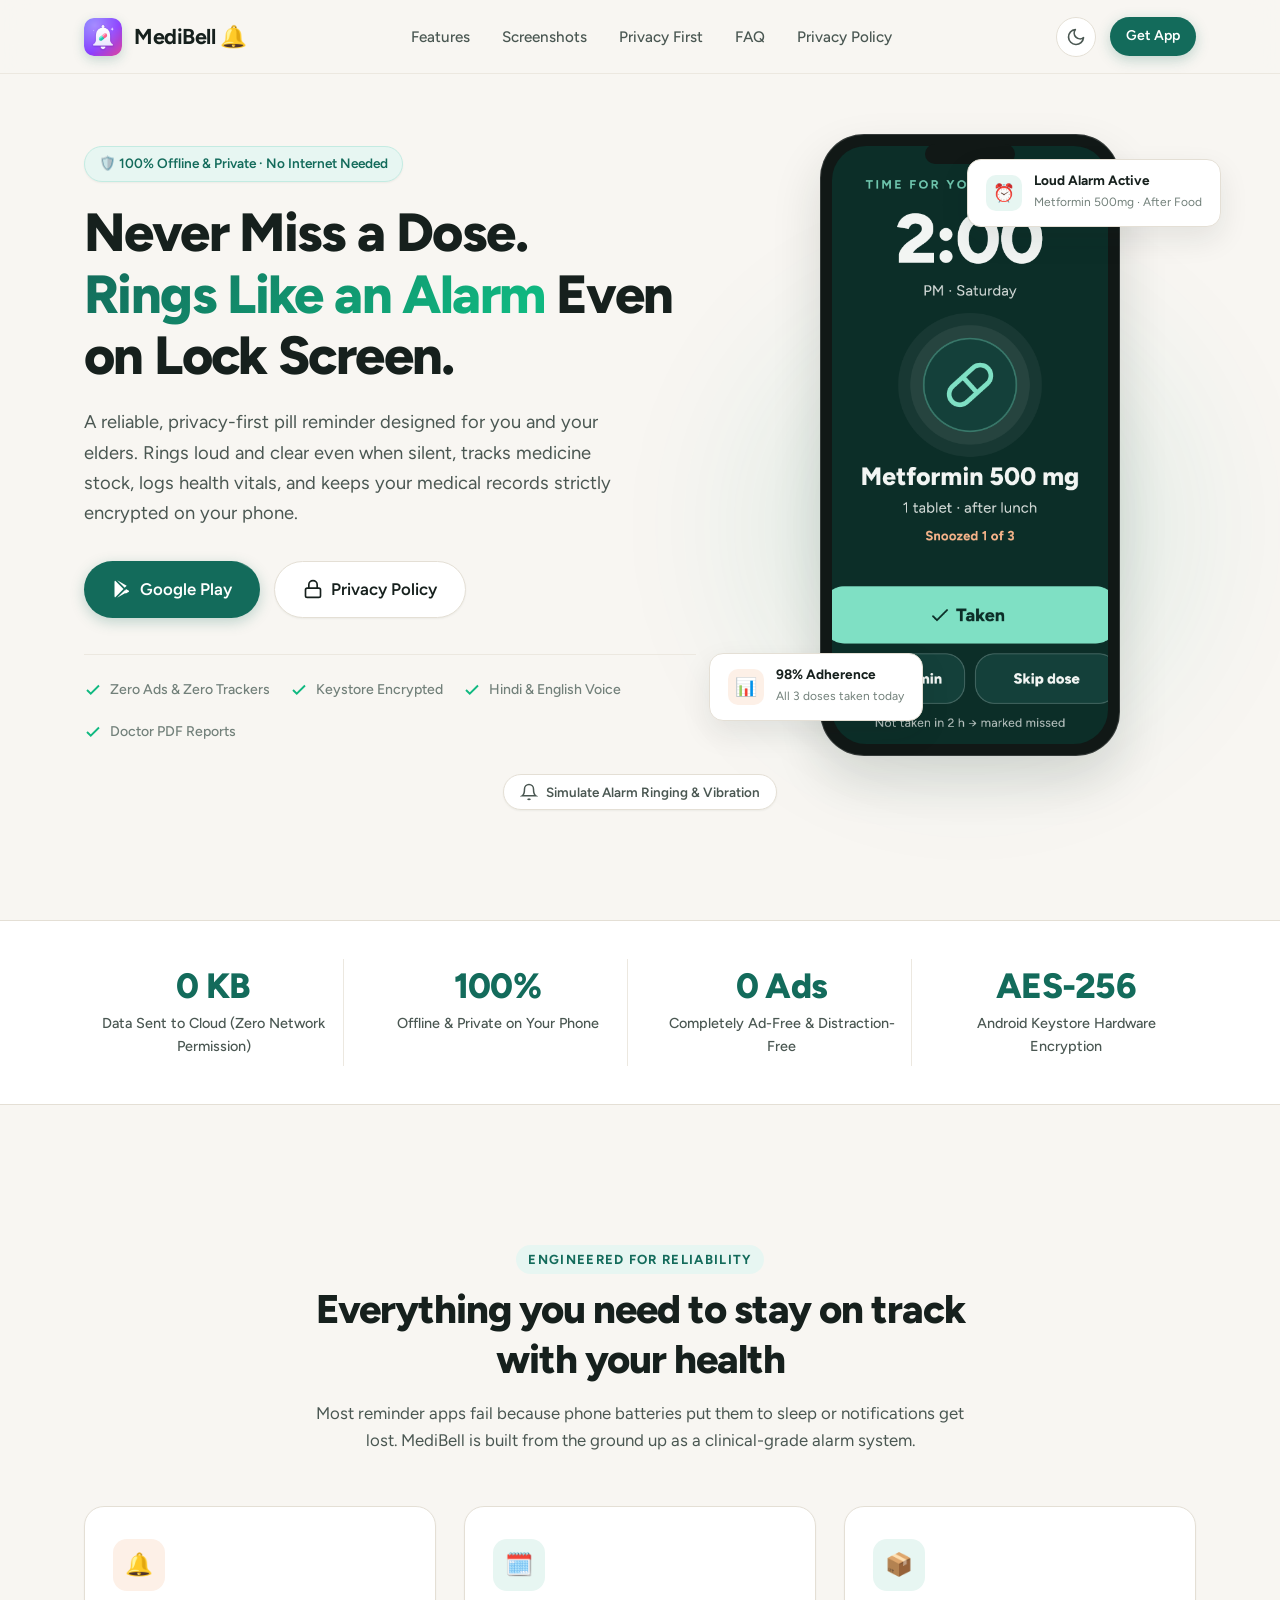
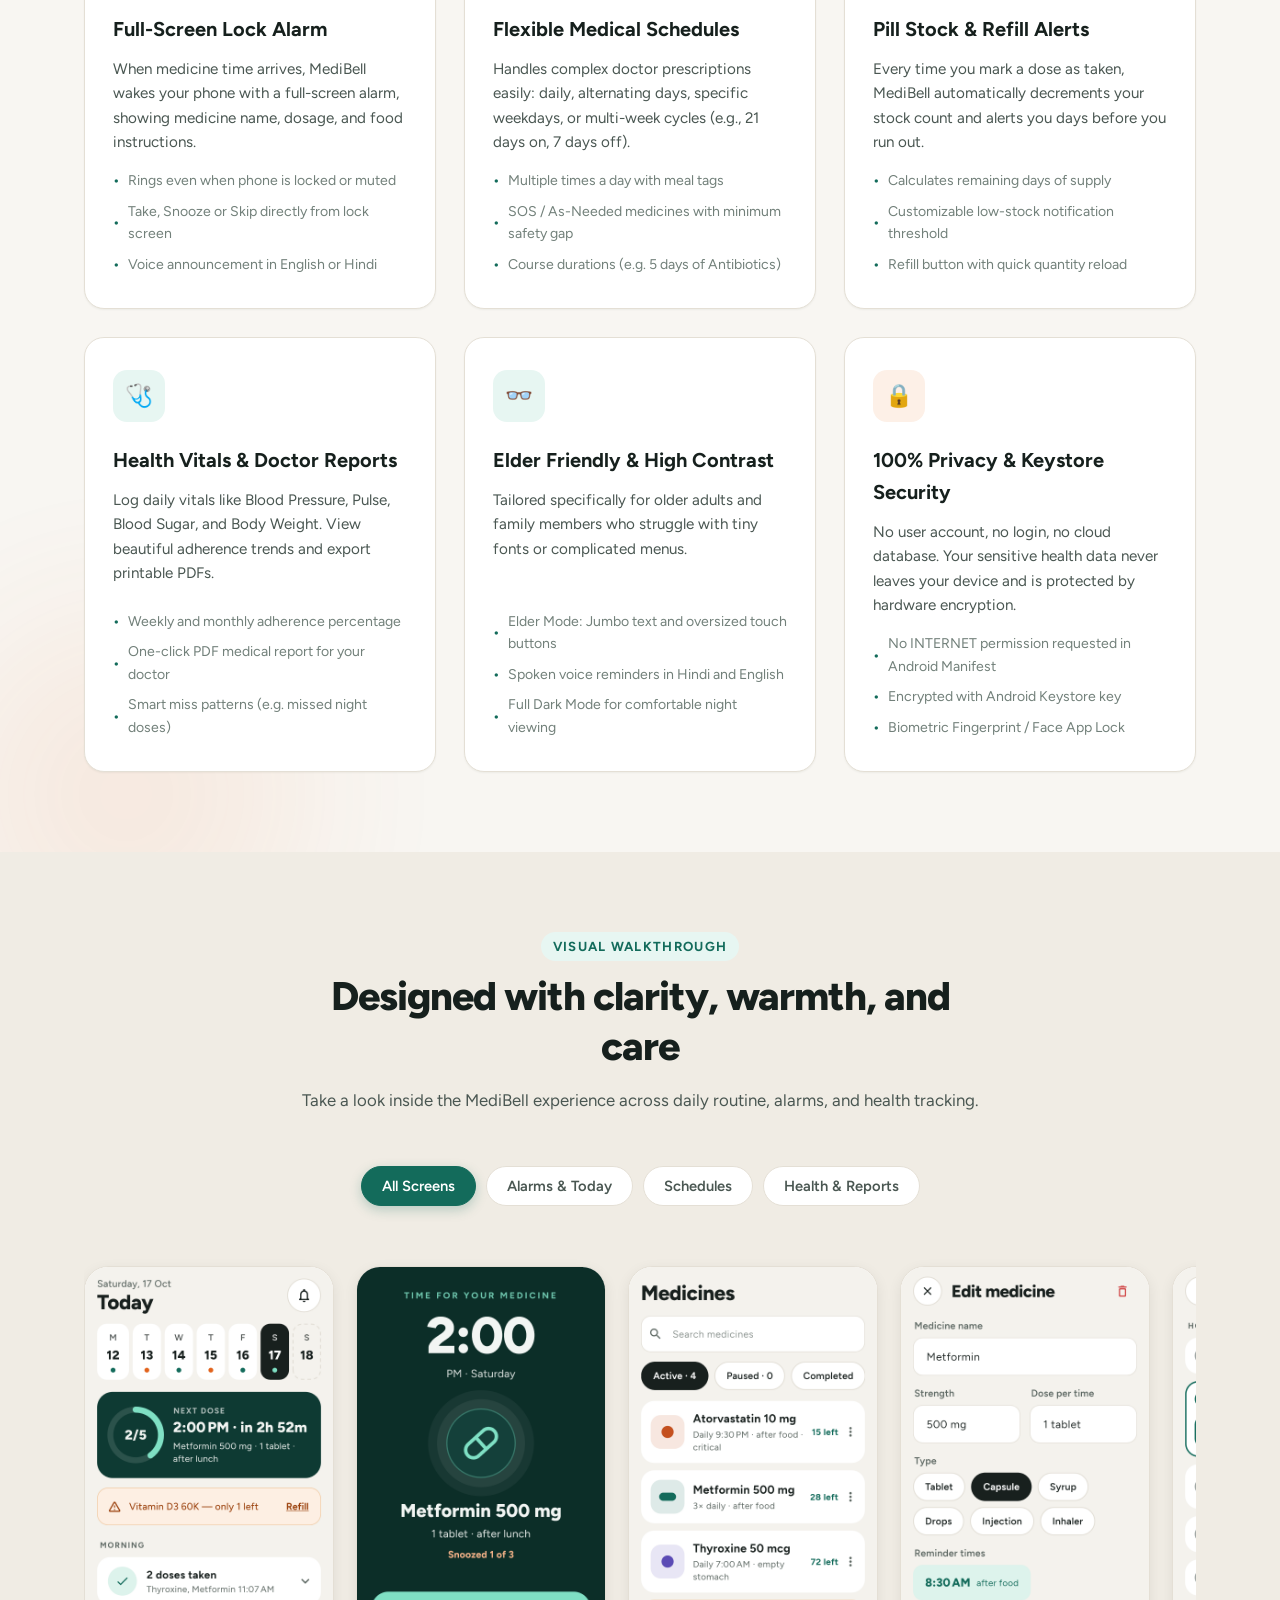
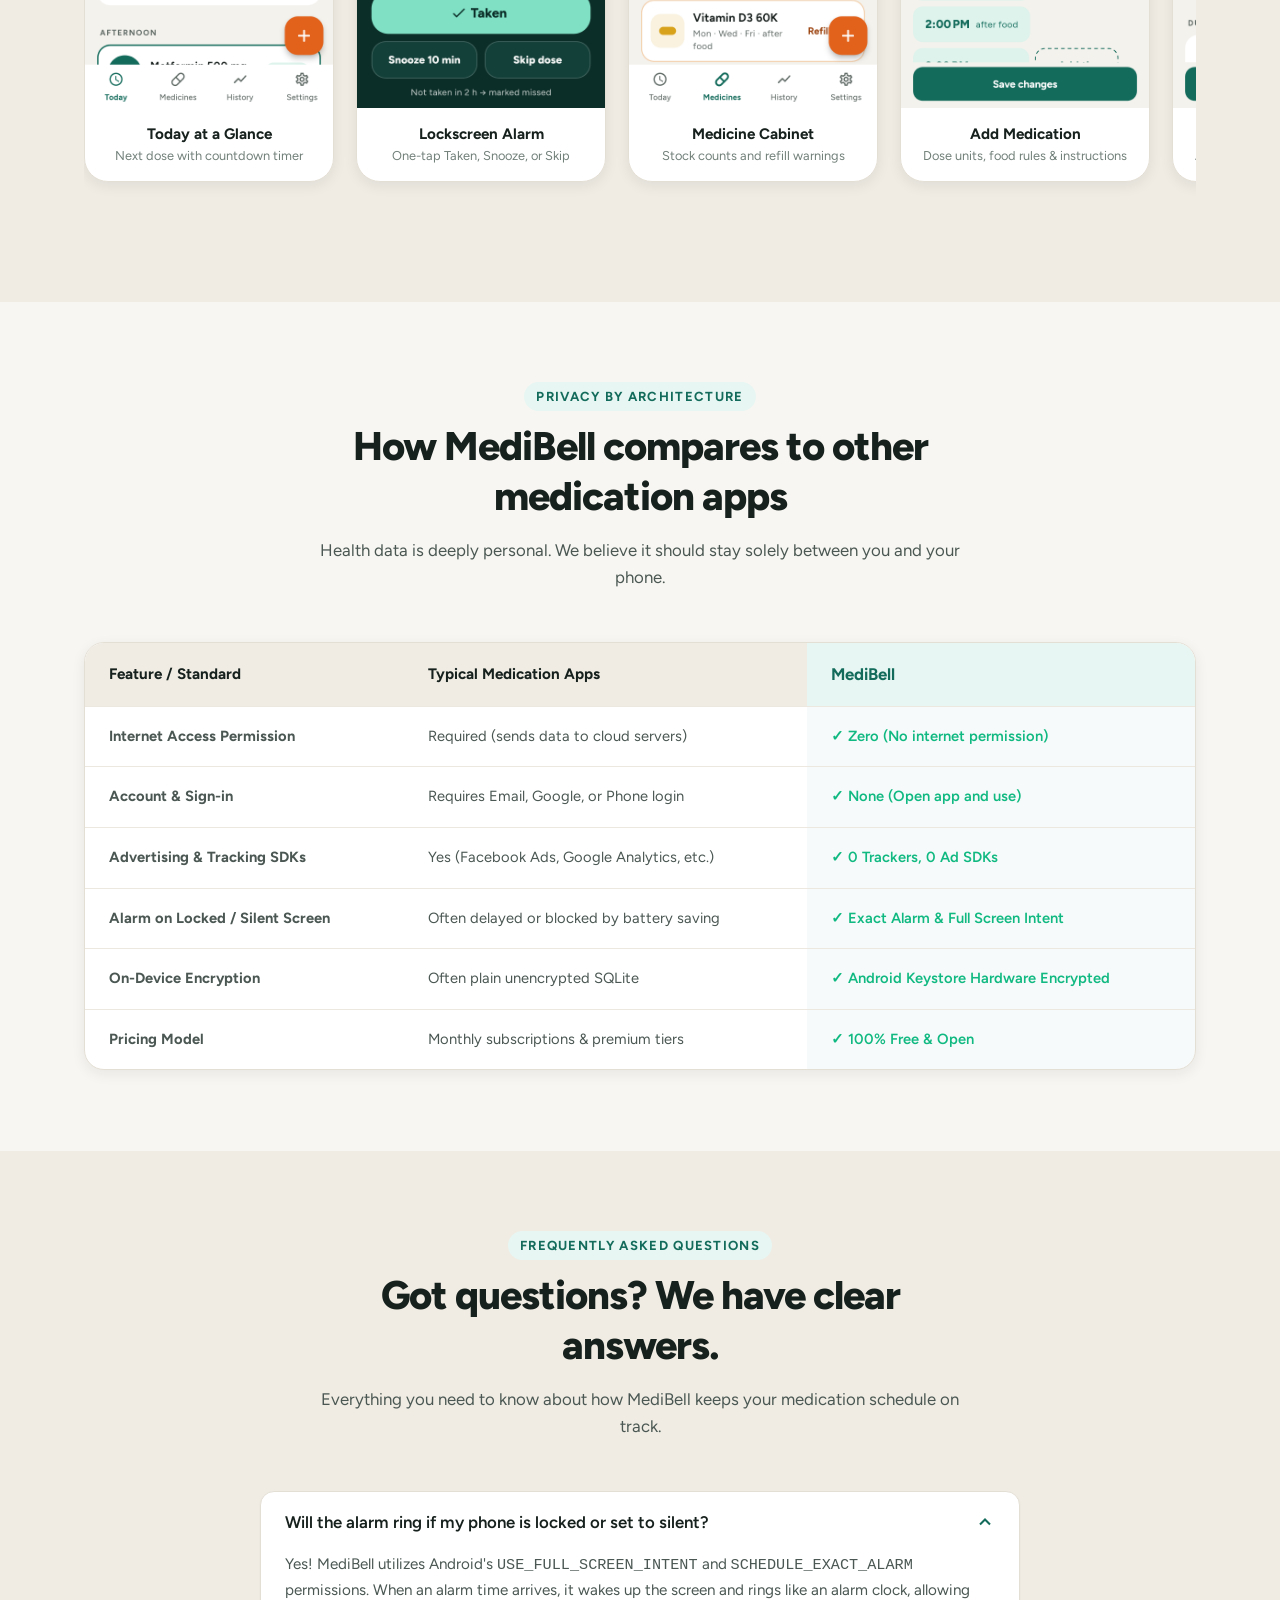
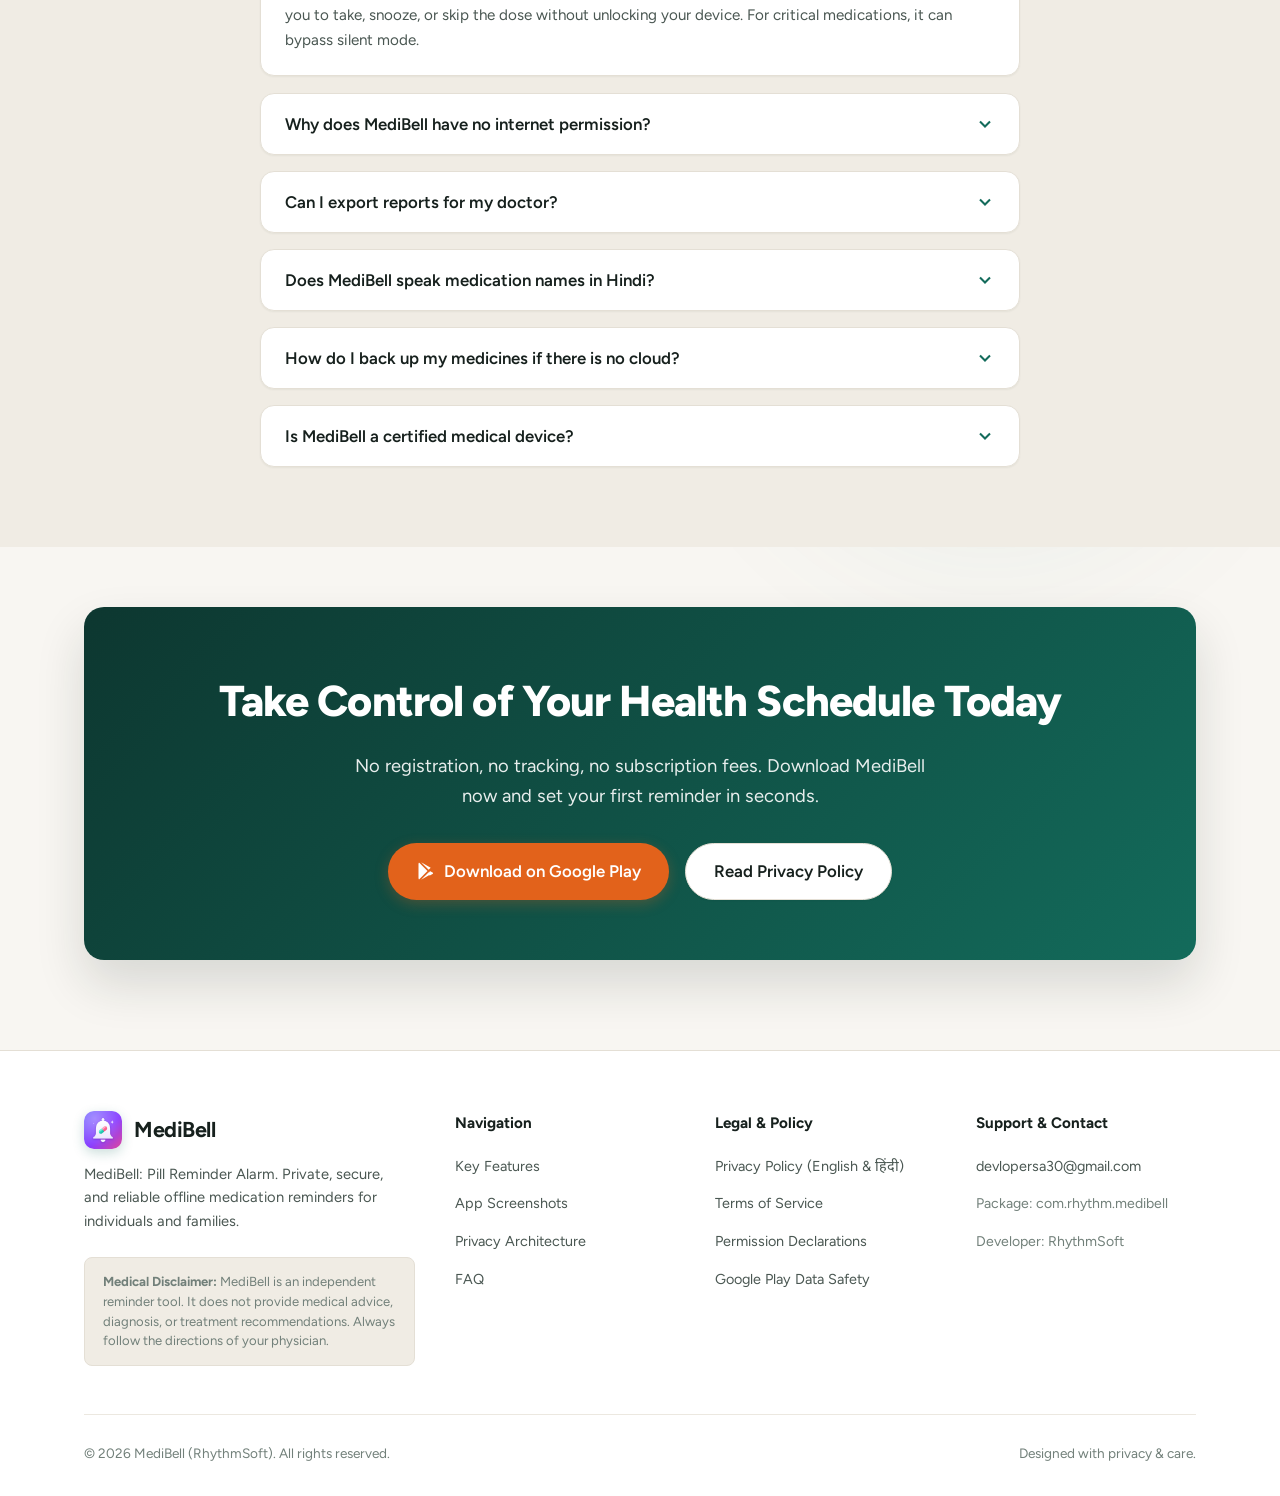
==== commit 11fdb20b: "Add rich 3D animations, scroll reveal, alarm simulation, and ambient effects" ====
--- a/index.html
+++ b/index.html
@@ -33,13 +33,18 @@
 </head>
 <body>
 
+  <!-- Floating Ambient Glowing Orbs -->
+  <div class="ambient-orb orb-1"></div>
+  <div class="ambient-orb orb-2"></div>
+  <div class="ambient-orb orb-3"></div>
+
   <!-- Header -->
   <header class="header">
     <div class="container">
       <div class="nav-wrapper">
         <a href="index.html" class="brand">
           <img src="assets/icon-512.png" alt="MediBell Icon" class="brand-icon">
-          <span>MediBell</span>
+          <span>MediBell <span class="bell-shake-anim">🔔</span></span>
         </a>
 
         <ul class="nav-links" id="nav-links">
@@ -71,10 +76,9 @@
 
   <!-- Hero Section -->
   <section class="hero">
-    <div class="hero-glow"></div>
     <div class="container">
       <div class="hero-grid">
-        <div class="hero-content">
+        <div class="hero-content reveal">
           <div class="badge badge-mint">
             <span>🛡️ 100% Offline & Private · No Internet Needed</span>
           </div>
@@ -124,8 +128,15 @@
           </div>
         </div>
 
-        <div class="mockup-wrapper">
-          <div class="phone-device">
+        <!-- Phone Showcase with 3D Tilt & Pulsing Soundwave Rings -->
+        <div class="mockup-wrapper reveal reveal-scale delay-1">
+          <div class="soundwave-rings">
+            <div class="soundwave-ring ring-1"></div>
+            <div class="soundwave-ring ring-2"></div>
+            <div class="soundwave-ring ring-3"></div>
+          </div>
+
+          <div class="phone-device" id="phone-mockup">
             <div class="phone-notch"></div>
             <div class="phone-screen">
               <img src="assets/screenshots/02_alarm.png" alt="MediBell Alarm Screen">
@@ -150,27 +161,38 @@
           </div>
         </div>
       </div>
+
+      <!-- Interactive Alarm Simulation Trigger -->
+      <div class="alarm-sim-bar reveal delay-2">
+        <button id="sim-alarm-btn" class="sim-btn" aria-label="Simulate Medicine Alarm">
+          <svg width="18" height="18" viewBox="0 0 24 24" fill="none" stroke="currentColor" stroke-width="2">
+            <path d="M18 8A6 6 0 0 0 6 8c0 7-3 9-3 9h18s-3-2-3-9"></path>
+            <path d="M13.73 21a2 2 0 0 1-3.46 0"></path>
+          </svg>
+          Simulate Alarm Ringing & Vibration
+        </button>
+      </div>
     </div>
   </section>
 
-  <!-- Key Statistics Banner -->
+  <!-- Key Statistics Banner with Animated Number Counters -->
   <section class="stats-strip">
     <div class="container">
       <div class="stats-grid">
-        <div class="stat-item">
-          <div class="stat-value">0 KB</div>
+        <div class="stat-item reveal delay-1">
+          <div class="stat-value" data-counter="0" data-suffix=" KB">0 KB</div>
           <div class="stat-label">Data Sent to Cloud (Zero Network Permission)</div>
         </div>
-        <div class="stat-item">
-          <div class="stat-value">100%</div>
+        <div class="stat-item reveal delay-2">
+          <div class="stat-value" data-counter="100" data-suffix="%">100%</div>
           <div class="stat-label">Offline & Private on Your Phone</div>
         </div>
-        <div class="stat-item">
-          <div class="stat-value">0 Ads</div>
+        <div class="stat-item reveal delay-3">
+          <div class="stat-value" data-counter="0" data-suffix=" Ads">0 Ads</div>
           <div class="stat-label">Completely Ad-Free & Distraction-Free</div>
         </div>
-        <div class="stat-item">
-          <div class="stat-value">AES-256</div>
+        <div class="stat-item reveal delay-4">
+          <div class="stat-value" data-counter="256" data-prefix="AES-">AES-256</div>
           <div class="stat-label">Android Keystore Hardware Encryption</div>
         </div>
       </div>
@@ -180,7 +202,7 @@
   <!-- Features Grid -->
   <section class="features-section" id="features">
     <div class="container">
-      <div class="section-header">
+      <div class="section-header reveal">
         <div class="section-tag">Engineered For Reliability</div>
         <h2 class="section-title">Everything you need to stay on track with your health</h2>
         <p class="section-desc">
@@ -191,7 +213,7 @@
 
       <div class="features-grid">
         <!-- Feature 1 -->
-        <div class="feature-card highlight">
+        <div class="feature-card highlight reveal delay-1">
           <div class="feature-icon-box">🔔</div>
           <h3>Full-Screen Lock Alarm</h3>
           <p>
@@ -206,7 +228,7 @@
         </div>
 
         <!-- Feature 2 -->
-        <div class="feature-card">
+        <div class="feature-card reveal delay-2">
           <div class="feature-icon-box">🗓️</div>
           <h3>Flexible Medical Schedules</h3>
           <p>
@@ -221,7 +243,7 @@
         </div>
 
         <!-- Feature 3 -->
-        <div class="feature-card">
+        <div class="feature-card reveal delay-3">
           <div class="feature-icon-box">📦</div>
           <h3>Pill Stock & Refill Alerts</h3>
           <p>
@@ -236,7 +258,7 @@
         </div>
 
         <!-- Feature 4 -->
-        <div class="feature-card">
+        <div class="feature-card reveal delay-1">
           <div class="feature-icon-box">🩺</div>
           <h3>Health Vitals & Doctor Reports</h3>
           <p>
@@ -251,7 +273,7 @@
         </div>
 
         <!-- Feature 5 -->
-        <div class="feature-card">
+        <div class="feature-card reveal delay-2">
           <div class="feature-icon-box">👓</div>
           <h3>Elder Friendly & High Contrast</h3>
           <p>
@@ -266,7 +288,7 @@
         </div>
 
         <!-- Feature 6 -->
-        <div class="feature-card highlight">
+        <div class="feature-card highlight reveal delay-3">
           <div class="feature-icon-box">🔒</div>
           <h3>100% Privacy & Keystore Security</h3>
           <p>
@@ -286,20 +308,20 @@
   <!-- Screenshot Gallery / Showcase -->
   <section class="showcase-section" id="showcase">
     <div class="container">
-      <div class="section-header">
+      <div class="section-header reveal">
         <div class="section-tag">Visual Walkthrough</div>
         <h2 class="section-title">Designed with clarity, warmth, and care</h2>
         <p class="section-desc">Take a look inside the MediBell experience across daily routine, alarms, and health tracking.</p>
       </div>
 
-      <div class="showcase-tabs">
+      <div class="showcase-tabs reveal delay-1">
         <button class="showcase-tab active" data-filter="all">All Screens</button>
         <button class="showcase-tab" data-filter="alarm">Alarms & Today</button>
         <button class="showcase-tab" data-filter="schedule">Schedules</button>
         <button class="showcase-tab" data-filter="health">Health & Reports</button>
       </div>
 
-      <div class="showcase-carousel">
+      <div class="showcase-carousel reveal reveal-fade-in delay-2">
         <div class="showcase-item" data-category="alarm">
           <img src="assets/screenshots/01_today.png" alt="Today Schedule" loading="lazy">
           <div class="showcase-info">
@@ -370,13 +392,13 @@
   <!-- Privacy Comparison Table -->
   <section class="comparison-section" id="privacy-first">
     <div class="container">
-      <div class="section-header">
+      <div class="section-header reveal">
         <div class="section-tag">Privacy By Architecture</div>
         <h2 class="section-title">How MediBell compares to other medication apps</h2>
         <p class="section-desc">Health data is deeply personal. We believe it should stay solely between you and your phone.</p>
       </div>
 
-      <div class="comparison-card">
+      <div class="comparison-card reveal delay-1">
         <table class="comparison-table">
           <thead>
             <tr>
@@ -425,14 +447,14 @@
   <!-- FAQ Section -->
   <section class="faq-section" id="faq">
     <div class="container">
-      <div class="section-header">
+      <div class="section-header reveal">
         <div class="section-tag">Frequently Asked Questions</div>
         <h2 class="section-title">Got questions? We have clear answers.</h2>
         <p class="section-desc">Everything you need to know about how MediBell keeps your medication schedule on track.</p>
       </div>
 
       <div class="faq-list">
-        <div class="faq-item open">
+        <div class="faq-item open reveal delay-1">
           <button class="faq-question">
             <span>Will the alarm ring if my phone is locked or set to silent?</span>
             <svg class="faq-chevron" width="20" height="20" viewBox="0 0 24 24" fill="none" stroke="currentColor" stroke-width="2.5"><polyline points="6 9 12 15 18 9"></polyline></svg>
@@ -447,7 +469,7 @@
           </div>
         </div>
 
-        <div class="faq-item">
+        <div class="faq-item reveal delay-2">
           <button class="faq-question">
             <span>Why does MediBell have no internet permission?</span>
             <svg class="faq-chevron" width="20" height="20" viewBox="0 0 24 24" fill="none" stroke="currentColor" stroke-width="2.5"><polyline points="6 9 12 15 18 9"></polyline></svg>
@@ -461,7 +483,7 @@
           </div>
         </div>
 
-        <div class="faq-item">
+        <div class="faq-item reveal delay-3">
           <button class="faq-question">
             <span>Can I export reports for my doctor?</span>
             <svg class="faq-chevron" width="20" height="20" viewBox="0 0 24 24" fill="none" stroke="currentColor" stroke-width="2.5"><polyline points="6 9 12 15 18 9"></polyline></svg>
@@ -475,7 +497,7 @@
           </div>
         </div>
 
-        <div class="faq-item">
+        <div class="faq-item reveal delay-1">
           <button class="faq-question">
             <span>Does MediBell speak medication names in Hindi?</span>
             <svg class="faq-chevron" width="20" height="20" viewBox="0 0 24 24" fill="none" stroke="currentColor" stroke-width="2.5"><polyline points="6 9 12 15 18 9"></polyline></svg>
@@ -489,7 +511,7 @@
           </div>
         </div>
 
-        <div class="faq-item">
+        <div class="faq-item reveal delay-2">
           <button class="faq-question">
             <span>How do I back up my medicines if there is no cloud?</span>
             <svg class="faq-chevron" width="20" height="20" viewBox="0 0 24 24" fill="none" stroke="currentColor" stroke-width="2.5"><polyline points="6 9 12 15 18 9"></polyline></svg>
@@ -503,7 +525,7 @@
           </div>
         </div>
 
-        <div class="faq-item">
+        <div class="faq-item reveal delay-3">
           <button class="faq-question">
             <span>Is MediBell a certified medical device?</span>
             <svg class="faq-chevron" width="20" height="20" viewBox="0 0 24 24" fill="none" stroke="currentColor" stroke-width="2.5"><polyline points="6 9 12 15 18 9"></polyline></svg>
@@ -523,7 +545,7 @@
   <!-- Download CTA Banner -->
   <section class="cta-banner" id="download">
     <div class="container">
-      <div class="cta-box">
+      <div class="cta-box reveal reveal-scale">
         <h2>Take Control of Your Health Schedule Today</h2>
         <p>No registration, no tracking, no subscription fees. Download MediBell now and set your first reminder in seconds.</p>
         <div class="cta-actions">
@@ -599,4 +621,3 @@
   <script src="app.js"></script>
 </body>
 </html>
-
--- a/style.css
+++ b/style.css
@@ -1,9 +1,9 @@
-/* MediBell Modern Design System & Stylesheet */
+/* MediBell Modern Design System & Animated Stylesheet */
 :root {
   --font-sans: 'Figtree', -apple-system, BlinkMacSystemFont, 'Segoe UI', Roboto, 'Noto Sans Devanagari', sans-serif;
   --font-mono: ui-monospace, SFMono-Regular, Menlo, Monaco, Consolas, monospace;
 
-  /* Color Palette - Light Theme (matches Flutter app design) */
+  /* Color Palette - Light Theme */
   --bg: #F8F6F2;
   --bg-subtle: #F0ECE4;
   --surface: #FFFFFF;
@@ -36,7 +36,7 @@
   --shadow-sm: 0 1px 2px rgba(18, 32, 29, 0.05);
   --shadow-md: 0 4px 14px rgba(18, 32, 29, 0.07);
   --shadow-lg: 0 12px 30px rgba(18, 32, 29, 0.09);
-  --shadow-xl: 0 20px 45px rgba(18, 32, 29, 0.12);
+  --shadow-xl: 0 24px 50px rgba(18, 32, 29, 0.14);
 
   --radius-sm: 8px;
   --radius-md: 14px;
@@ -45,7 +45,7 @@
 
   --max-w: 1160px;
   --header-h: 74px;
-  --transition: all 0.25s cubic-bezier(0.16, 1, 0.3, 1);
+  --transition: all 0.28s cubic-bezier(0.16, 1, 0.3, 1);
 }
 
 [data-theme="dark"] {
@@ -81,7 +81,7 @@
   --shadow-sm: 0 1px 2px rgba(0, 0, 0, 0.25);
   --shadow-md: 0 4px 14px rgba(0, 0, 0, 0.35);
   --shadow-lg: 0 12px 30px rgba(0, 0, 0, 0.45);
-  --shadow-xl: 0 20px 45px rgba(0, 0, 0, 0.55);
+  --shadow-xl: 0 24px 50px rgba(0, 0, 0, 0.6);
 }
 
 /* Base Styles */
@@ -107,6 +107,7 @@
   display: flex;
   flex-direction: column;
   overflow-x: hidden;
+  position: relative;
 }
 
 img, svg {
@@ -136,14 +137,64 @@
   padding-right: 24px;
 }
 
+/* Ambient Floating Background Orbs */
+.ambient-orb {
+  position: absolute;
+  border-radius: 50%;
+  filter: blur(85px);
+  pointer-events: none;
+  z-index: 0;
+  opacity: 0.45;
+  transition: opacity 0.5s ease;
+}
+
+.orb-1 {
+  top: 5%;
+  right: 8%;
+  width: 420px;
+  height: 420px;
+  background: radial-gradient(circle, rgba(19, 107, 91, 0.35) 0%, rgba(16, 185, 129, 0.15) 100%);
+  animation: orb-drift-1 18s ease-in-out infinite alternate;
+}
+
+.orb-2 {
+  top: 35%;
+  left: -5%;
+  width: 380px;
+  height: 380px;
+  background: radial-gradient(circle, rgba(226, 98, 27, 0.25) 0%, rgba(245, 124, 54, 0.08) 100%);
+  animation: orb-drift-2 22s ease-in-out infinite alternate;
+}
+
+.orb-3 {
+  bottom: 15%;
+  right: 5%;
+  width: 450px;
+  height: 450px;
+  background: radial-gradient(circle, rgba(19, 107, 91, 0.25) 0%, rgba(127, 224, 196, 0.1) 100%);
+  animation: orb-drift-1 25s ease-in-out infinite alternate-reverse;
+}
+
+@keyframes orb-drift-1 {
+  0% { transform: translate(0, 0) scale(1); }
+  50% { transform: translate(-40px, 50px) scale(1.12); }
+  100% { transform: translate(30px, -40px) scale(0.95); }
+}
+
+@keyframes orb-drift-2 {
+  0% { transform: translate(0, 0) scale(1); }
+  50% { transform: translate(50px, -30px) scale(1.15); }
+  100% { transform: translate(-30px, 40px) scale(0.9); }
+}
+
 /* Header & Navigation */
 .header {
   position: sticky;
   top: 0;
   z-index: 100;
-  background-color: rgba(248, 246, 242, 0.85);
-  backdrop-filter: blur(12px);
-  -webkit-backdrop-filter: blur(12px);
+  background-color: rgba(248, 246, 242, 0.88);
+  backdrop-filter: blur(14px);
+  -webkit-backdrop-filter: blur(14px);
   border-bottom: 1px solid var(--border-light);
   height: var(--header-h);
   display: flex;
@@ -152,7 +203,12 @@
 }
 
 [data-theme="dark"] .header {
-  background-color: rgba(13, 19, 17, 0.85);
+  background-color: rgba(13, 19, 17, 0.88);
+}
+
+.header.scrolled {
+  box-shadow: 0 4px 20px rgba(0, 0, 0, 0.06);
+  border-bottom-color: var(--border);
 }
 
 .nav-wrapper {
@@ -177,7 +233,28 @@
   height: 38px;
   border-radius: 10px;
   overflow: hidden;
-  box-shadow: 0 4px 10px rgba(19, 107, 91, 0.18);
+  box-shadow: 0 4px 12px rgba(19, 107, 91, 0.22);
+  transition: transform 0.3s cubic-bezier(0.34, 1.56, 0.64, 1);
+}
+
+.brand:hover .brand-icon {
+  transform: rotate(-10deg) scale(1.08);
+}
+
+.bell-shake-anim {
+  display: inline-block;
+  animation: bell-shake 5s ease-in-out infinite;
+  transform-origin: top center;
+}
+
+@keyframes bell-shake {
+  0%, 85%, 100% { transform: rotate(0); }
+  87% { transform: rotate(14deg); }
+  89% { transform: rotate(-12deg); }
+  91% { transform: rotate(10deg); }
+  93% { transform: rotate(-8deg); }
+  95% { transform: rotate(4deg); }
+  97% { transform: rotate(0); }
 }
 
 .nav-links {
@@ -191,6 +268,24 @@
   font-weight: 500;
   font-size: 0.95rem;
   color: var(--ink-secondary);
+  position: relative;
+  padding: 4px 0;
+}
+
+.nav-link::after {
+  content: '';
+  position: absolute;
+  bottom: 0;
+  left: 0;
+  width: 0;
+  height: 2px;
+  background: var(--primary);
+  border-radius: 2px;
+  transition: width 0.25s ease;
+}
+
+.nav-link:hover::after, .nav-link.active::after {
+  width: 100%;
 }
 
 .nav-link:hover, .nav-link.active {
@@ -219,6 +314,7 @@
 .theme-toggle:hover {
   color: var(--ink);
   border-color: var(--ink-muted);
+  transform: rotate(20deg);
 }
 
 .btn {
@@ -232,6 +328,8 @@
   font-size: 0.95rem;
   transition: var(--transition);
   text-align: center;
+  position: relative;
+  overflow: hidden;
 }
 
 .btn-primary {
@@ -242,8 +340,24 @@
 
 .btn-primary:hover {
   background-color: var(--primary-hover);
-  transform: translateY(-1px);
-  box-shadow: 0 6px 18px rgba(19, 107, 91, 0.35);
+  transform: translateY(-2px);
+  box-shadow: 0 8px 22px rgba(19, 107, 91, 0.38);
+}
+
+.btn-primary::after {
+  content: '';
+  position: absolute;
+  top: -50%;
+  left: -50%;
+  width: 200%;
+  height: 200%;
+  background: linear-gradient(60deg, transparent 30%, rgba(255,255,255,0.28) 50%, transparent 70%);
+  transform: rotate(30deg) translateY(-100%);
+  transition: transform 0.6s ease;
+}
+
+.btn-primary:hover::after {
+  transform: rotate(30deg) translateY(100%);
 }
 
 .btn-secondary {
@@ -255,19 +369,21 @@
 
 .btn-secondary:hover {
   background-color: var(--bg-subtle);
-  border-color: var(--ink-muted);
-  transform: translateY(-1px);
+  border-color: var(--primary);
+  transform: translateY(-2px);
+  box-shadow: var(--shadow-md);
 }
 
 .btn-orange {
   background-color: var(--orange);
   color: #FFFFFF !important;
-  box-shadow: 0 4px 14px rgba(226, 98, 27, 0.25);
+  box-shadow: 0 4px 14px rgba(226, 98, 27, 0.28);
 }
 
 .btn-orange:hover {
   background-color: var(--orange-hover);
-  transform: translateY(-1px);
+  transform: translateY(-2px);
+  box-shadow: 0 8px 22px rgba(226, 98, 27, 0.4);
 }
 
 .btn-sm {
@@ -293,19 +409,8 @@
 .hero {
   padding: 60px 0 80px;
   position: relative;
-  overflow: hidden;
-}
-
-.hero-glow {
-  position: absolute;
-  top: -120px;
-  left: 50%;
-  transform: translateX(-50%);
-  width: 800px;
-  height: 500px;
-  background: radial-gradient(circle, rgba(19, 107, 91, 0.12) 0%, rgba(127, 224, 196, 0.05) 50%, transparent 70%);
-  pointer-events: none;
-  z-index: 0;
+  overflow: visible;
+  z-index: 1;
 }
 
 .hero-grid {
@@ -314,7 +419,7 @@
   align-items: center;
   gap: 48px;
   position: relative;
-  z-index: 1;
+  z-index: 2;
 }
 
 .badge {
@@ -326,6 +431,12 @@
   font-size: 0.85rem;
   font-weight: 600;
   margin-bottom: 20px;
+  box-shadow: var(--shadow-sm);
+  transition: transform 0.3s ease;
+}
+
+.badge:hover {
+  transform: scale(1.03);
 }
 
 .badge-mint {
@@ -350,8 +461,17 @@
 }
 
 .hero-title span {
-  color: var(--primary);
-  position: relative;
+  background: linear-gradient(135deg, var(--primary) 0%, #10B981 50%, var(--primary) 100%);
+  background-size: 200% auto;
+  -webkit-background-clip: text;
+  -webkit-text-fill-color: transparent;
+  animation: gradient-shimmer 4s ease infinite;
+}
+
+@keyframes gradient-shimmer {
+  0% { background-position: 0% 50%; }
+  50% { background-position: 100% 50%; }
+  100% { background-position: 0% 50%; }
 }
 
 .hero-desc {
@@ -385,6 +505,12 @@
   font-size: 0.88rem;
   font-weight: 500;
   color: var(--ink-muted);
+  transition: transform 0.2s ease, color 0.2s ease;
+}
+
+.trust-item:hover {
+  transform: translateY(-2px);
+  color: var(--ink);
 }
 
 .trust-item svg {
@@ -394,11 +520,58 @@
   flex-shrink: 0;
 }
 
-/* Phone Showcase Mockup */
+/* Phone Showcase Mockup with 3D Tilt & Rings */
 .mockup-wrapper {
   position: relative;
   display: flex;
   justify-content: center;
+  align-items: center;
+  perspective: 1200px;
+}
+
+/* Concentric Alarm Soundwave Rings */
+.soundwave-rings {
+  position: absolute;
+  top: 50%;
+  left: 50%;
+  transform: translate(-50%, -50%);
+  width: 100%;
+  height: 100%;
+  pointer-events: none;
+  z-index: 1;
+}
+
+.soundwave-ring {
+  position: absolute;
+  top: 50%;
+  left: 50%;
+  transform: translate(-50%, -50%);
+  border-radius: 50%;
+  border: 2px solid rgba(19, 107, 91, 0.25);
+  animation: ring-pulse 3.5s cubic-bezier(0.2, 0.8, 0.2, 1) infinite;
+}
+
+.ring-2 {
+  animation-delay: 1.1s;
+}
+
+.ring-3 {
+  animation-delay: 2.2s;
+}
+
+@keyframes ring-pulse {
+  0% {
+    width: 200px;
+    height: 200px;
+    opacity: 0.9;
+    transform: translate(-50%, -50%) scale(0.85);
+  }
+  100% {
+    width: 580px;
+    height: 580px;
+    opacity: 0;
+    transform: translate(-50%, -50%) scale(1.3);
+  }
 }
 
 .phone-device {
@@ -409,7 +582,22 @@
   padding: 12px;
   box-shadow: var(--shadow-xl), 0 0 0 1px rgba(255, 255, 255, 0.15) inset;
   position: relative;
-  z-index: 2;
+  z-index: 3;
+  transform-style: preserve-3d;
+  transition: transform 0.18s ease-out, box-shadow 0.3s ease;
+  will-change: transform;
+}
+
+.phone-device.vibrating {
+  animation: phone-vibrate 0.6s cubic-bezier(.36,.07,.19,.97) infinite;
+}
+
+@keyframes phone-vibrate {
+  0%, 100% { transform: translate3d(0, 0, 0) rotate(0deg); }
+  20% { transform: translate3d(-3px, 2px, 0) rotate(-1.5deg); }
+  40% { transform: translate3d(3px, -2px, 0) rotate(1.5deg); }
+  60% { transform: translate3d(-2px, 1px, 0) rotate(-1deg); }
+  80% { transform: translate3d(2px, -1px, 0) rotate(1deg); }
 }
 
 .phone-screen {
@@ -425,6 +613,11 @@
   height: 100%;
   object-fit: cover;
   display: block;
+  transition: transform 0.4s ease;
+}
+
+.phone-device:hover .phone-screen img {
+  transform: scale(1.02);
 }
 
 .phone-notch {
@@ -450,20 +643,31 @@
   display: flex;
   align-items: center;
   gap: 12px;
-  z-index: 3;
-  animation: float 4s ease-in-out infinite;
+  z-index: 4;
+  backdrop-filter: blur(10px);
+  -webkit-backdrop-filter: blur(10px);
 }
 
 .float-card.top-right {
-  top: 30px;
+  top: 25px;
   right: -25px;
-  animation-delay: 0s;
+  animation: float-anim-1 4.5s ease-in-out infinite;
 }
 
 .float-card.bottom-left {
-  bottom: 40px;
+  bottom: 35px;
   left: -35px;
-  animation-delay: 2s;
+  animation: float-anim-2 5s ease-in-out infinite;
+}
+
+@keyframes float-anim-1 {
+  0%, 100% { transform: translateY(0) rotate(0deg); }
+  50% { transform: translateY(-10px) rotate(1.5deg); }
+}
+
+@keyframes float-anim-2 {
+  0%, 100% { transform: translateY(0) rotate(0deg); }
+  50% { transform: translateY(-12px) rotate(-1.5deg); }
 }
 
 .float-icon {
@@ -495,18 +699,91 @@
   color: var(--ink-muted);
 }
 
-@keyframes float {
-  0%, 100% { transform: translateY(0); }
-  50% { transform: translateY(-8px); }
-}
+/* Alarm Interactive Simulation Pill */
+.alarm-sim-bar {
+  display: flex;
+  align-items: center;
+  justify-content: center;
+  gap: 12px;
+  margin-top: 18px;
+  position: relative;
+  z-index: 4;
+}
+
+.sim-btn {
+  display: inline-flex;
+  align-items: center;
+  gap: 8px;
+  padding: 8px 16px;
+  border-radius: var(--radius-full);
+  background: var(--surface);
+  border: 1px solid var(--border);
+  font-size: 0.84rem;
+  font-weight: 600;
+  color: var(--ink-secondary);
+  box-shadow: var(--shadow-sm);
+  transition: var(--transition);
+}
+
+.sim-btn:hover, .sim-btn.active {
+  background: var(--primary-light);
+  border-color: var(--primary);
+  color: var(--primary);
+  transform: translateY(-1px);
+}
+
+.sim-btn.active svg {
+  animation: bell-shake 0.8s ease infinite;
+}
+
+/* Scroll Reveal Animation Framework */
+.reveal {
+  opacity: 0;
+  transform: translateY(32px);
+  transition: opacity 0.8s cubic-bezier(0.16, 1, 0.3, 1), transform 0.8s cubic-bezier(0.16, 1, 0.3, 1);
+  will-change: opacity, transform;
+}
+
+.reveal.is-visible {
+  opacity: 1;
+  transform: translateY(0);
+}
+
+.reveal-fade-in {
+  opacity: 0;
+  transition: opacity 0.9s ease;
+}
+
+.reveal-fade-in.is-visible {
+  opacity: 1;
+}
+
+.reveal-scale {
+  opacity: 0;
+  transform: scale(0.92);
+  transition: opacity 0.8s cubic-bezier(0.16, 1, 0.3, 1), transform 0.8s cubic-bezier(0.16, 1, 0.3, 1);
+}
+
+.reveal-scale.is-visible {
+  opacity: 1;
+  transform: scale(1);
+}
+
+.delay-1 { transition-delay: 0.1s; }
+.delay-2 { transition-delay: 0.2s; }
+.delay-3 { transition-delay: 0.3s; }
+.delay-4 { transition-delay: 0.4s; }
+.delay-5 { transition-delay: 0.5s; }
 
 /* Highlights / Stats strip */
 .stats-strip {
   background: var(--surface);
   border-top: 1px solid var(--border);
   border-bottom: 1px solid var(--border);
-  padding: 32px 0;
+  padding: 38px 0;
   margin: 30px 0 60px;
+  position: relative;
+  z-index: 2;
 }
 
 .stats-grid {
@@ -519,6 +796,11 @@
   text-align: center;
   padding: 8px 16px;
   border-right: 1px solid var(--border-light);
+  transition: transform 0.3s ease;
+}
+
+.stat-item:hover {
+  transform: translateY(-3px);
 }
 
 .stat-item:last-child {
@@ -526,11 +808,13 @@
 }
 
 .stat-value {
-  font-size: 2rem;
+  font-size: 2.2rem;
   font-weight: 800;
   color: var(--primary);
   line-height: 1.1;
   margin-bottom: 6px;
+  display: inline-block;
+  letter-spacing: -0.02em;
 }
 
 .stat-label {
@@ -547,12 +831,16 @@
 }
 
 .section-tag {
-  font-size: 0.85rem;
+  display: inline-block;
+  font-size: 0.82rem;
   font-weight: 700;
   text-transform: uppercase;
-  letter-spacing: 0.08em;
+  letter-spacing: 0.1em;
   color: var(--primary);
   margin-bottom: 10px;
+  padding: 4px 12px;
+  background: var(--primary-light);
+  border-radius: var(--radius-full);
 }
 
 .section-title {
@@ -573,6 +861,8 @@
 /* Features Grid */
 .features-section {
   padding: 80px 0;
+  position: relative;
+  z-index: 2;
 }
 
 .features-grid {
@@ -587,15 +877,36 @@
   border-radius: var(--radius-lg);
   padding: 32px 28px;
   box-shadow: var(--shadow-sm);
-  transition: var(--transition);
+  transition: transform 0.35s cubic-bezier(0.16, 1, 0.3, 1), box-shadow 0.35s ease, border-color 0.3s ease;
   display: flex;
   flex-direction: column;
+  position: relative;
+  overflow: hidden;
+}
+
+.feature-card::before {
+  content: '';
+  position: absolute;
+  top: 0;
+  left: 0;
+  right: 0;
+  height: 3px;
+  background: transparent;
+  transition: background 0.3s ease;
 }
 
 .feature-card:hover {
-  transform: translateY(-4px);
-  box-shadow: var(--shadow-lg);
+  transform: translateY(-8px) scale(1.01);
+  box-shadow: 0 16px 36px rgba(19, 107, 91, 0.14);
   border-color: var(--primary-tint);
+}
+
+.feature-card:hover::before {
+  background: linear-gradient(90deg, var(--primary), var(--mint));
+}
+
+.feature-card.highlight:hover::before {
+  background: linear-gradient(90deg, var(--orange), #FF8F4F);
 }
 
 .feature-icon-box {
@@ -609,6 +920,11 @@
   justify-content: center;
   margin-bottom: 22px;
   font-size: 1.4rem;
+  transition: transform 0.3s cubic-bezier(0.34, 1.56, 0.64, 1);
+}
+
+.feature-card:hover .feature-icon-box {
+  transform: scale(1.12) rotate(4deg);
 }
 
 .feature-card.highlight .feature-icon-box {
@@ -656,6 +972,8 @@
 .showcase-section {
   padding: 80px 0;
   background: var(--bg-subtle);
+  position: relative;
+  z-index: 2;
 }
 
 .showcase-tabs {
@@ -680,17 +998,19 @@
 
 .showcase-tab:hover {
   color: var(--ink);
+  transform: translateY(-1px);
 }
 
 .showcase-tab.active {
   background: var(--primary);
   color: #FFFFFF;
   border-color: var(--primary);
+  box-shadow: 0 4px 12px rgba(19, 107, 91, 0.25);
 }
 
 .showcase-carousel {
   display: flex;
-  gap: 20px;
+  gap: 22px;
   overflow-x: auto;
   padding: 20px 10px 40px;
   scroll-snap-type: x mandatory;
@@ -719,19 +1039,25 @@
   background: var(--surface);
   border: 1px solid var(--border);
   box-shadow: var(--shadow-md);
-  transition: var(--transition);
+  transition: transform 0.35s cubic-bezier(0.16, 1, 0.3, 1), box-shadow 0.35s ease;
   text-align: center;
 }
 
 .showcase-item:hover {
-  transform: translateY(-6px);
+  transform: translateY(-8px) scale(1.02);
   box-shadow: var(--shadow-xl);
+  border-color: var(--primary-tint);
 }
 
 .showcase-item img {
   width: 100%;
   aspect-ratio: 9 / 16;
   object-fit: cover;
+  transition: transform 0.4s ease;
+}
+
+.showcase-item:hover img {
+  transform: scale(1.03);
 }
 
 .showcase-info {
@@ -752,6 +1078,8 @@
 /* Privacy Comparison Table */
 .comparison-section {
   padding: 80px 0;
+  position: relative;
+  z-index: 2;
 }
 
 .comparison-card {
@@ -791,6 +1119,10 @@
   color: var(--ink-secondary);
 }
 
+.comparison-table tr:hover td {
+  background-color: var(--bg-subtle);
+}
+
 .comparison-table tr:last-child td {
   border-bottom: none;
 }
@@ -820,6 +1152,8 @@
 .faq-section {
   padding: 80px 0;
   background: var(--bg-subtle);
+  position: relative;
+  z-index: 2;
 }
 
 .faq-list {
@@ -839,6 +1173,10 @@
   transition: var(--transition);
 }
 
+.faq-item:hover {
+  border-color: var(--primary-tint);
+}
+
 .faq-question {
   width: 100%;
   padding: 20px 24px;
@@ -851,10 +1189,15 @@
   font-weight: 600;
   color: var(--ink);
   cursor: pointer;
+  transition: color 0.2s ease;
+}
+
+.faq-question:hover {
+  color: var(--primary);
 }
 
 .faq-chevron {
-  transition: transform 0.25s ease;
+  transition: transform 0.3s cubic-bezier(0.16, 1, 0.3, 1);
   color: var(--primary);
   flex-shrink: 0;
 }
@@ -866,7 +1209,7 @@
 .faq-answer {
   max-height: 0;
   overflow: hidden;
-  transition: max-height 0.3s ease-out;
+  transition: max-height 0.35s cubic-bezier(0.16, 1, 0.3, 1), padding 0.35s ease;
   padding: 0 24px;
   color: var(--ink-secondary);
   font-size: 0.95rem;
@@ -881,6 +1224,8 @@
 /* Call to Action Banner */
 .cta-banner {
   padding: 60px 0 90px;
+  position: relative;
+  z-index: 2;
 }
 
 .cta-box {
@@ -922,6 +1267,8 @@
   border-top: 1px solid var(--border);
   padding: 60px 0 32px;
   margin-top: auto;
+  position: relative;
+  z-index: 2;
 }
 
 .footer-grid {
@@ -960,6 +1307,7 @@
 
 .footer-links a:hover {
   color: var(--primary);
+  padding-left: 3px;
 }
 
 .footer-bottom {
@@ -990,6 +1338,8 @@
 /* ---------------------------------------------------- */
 .policy-page {
   padding: 50px 0 80px;
+  position: relative;
+  z-index: 2;
 }
 
 .policy-header {
@@ -1290,5 +1640,8 @@
   .float-card {
     display: none;
   }
-}
-
+
+  .soundwave-ring {
+    display: none;
+  }
+}
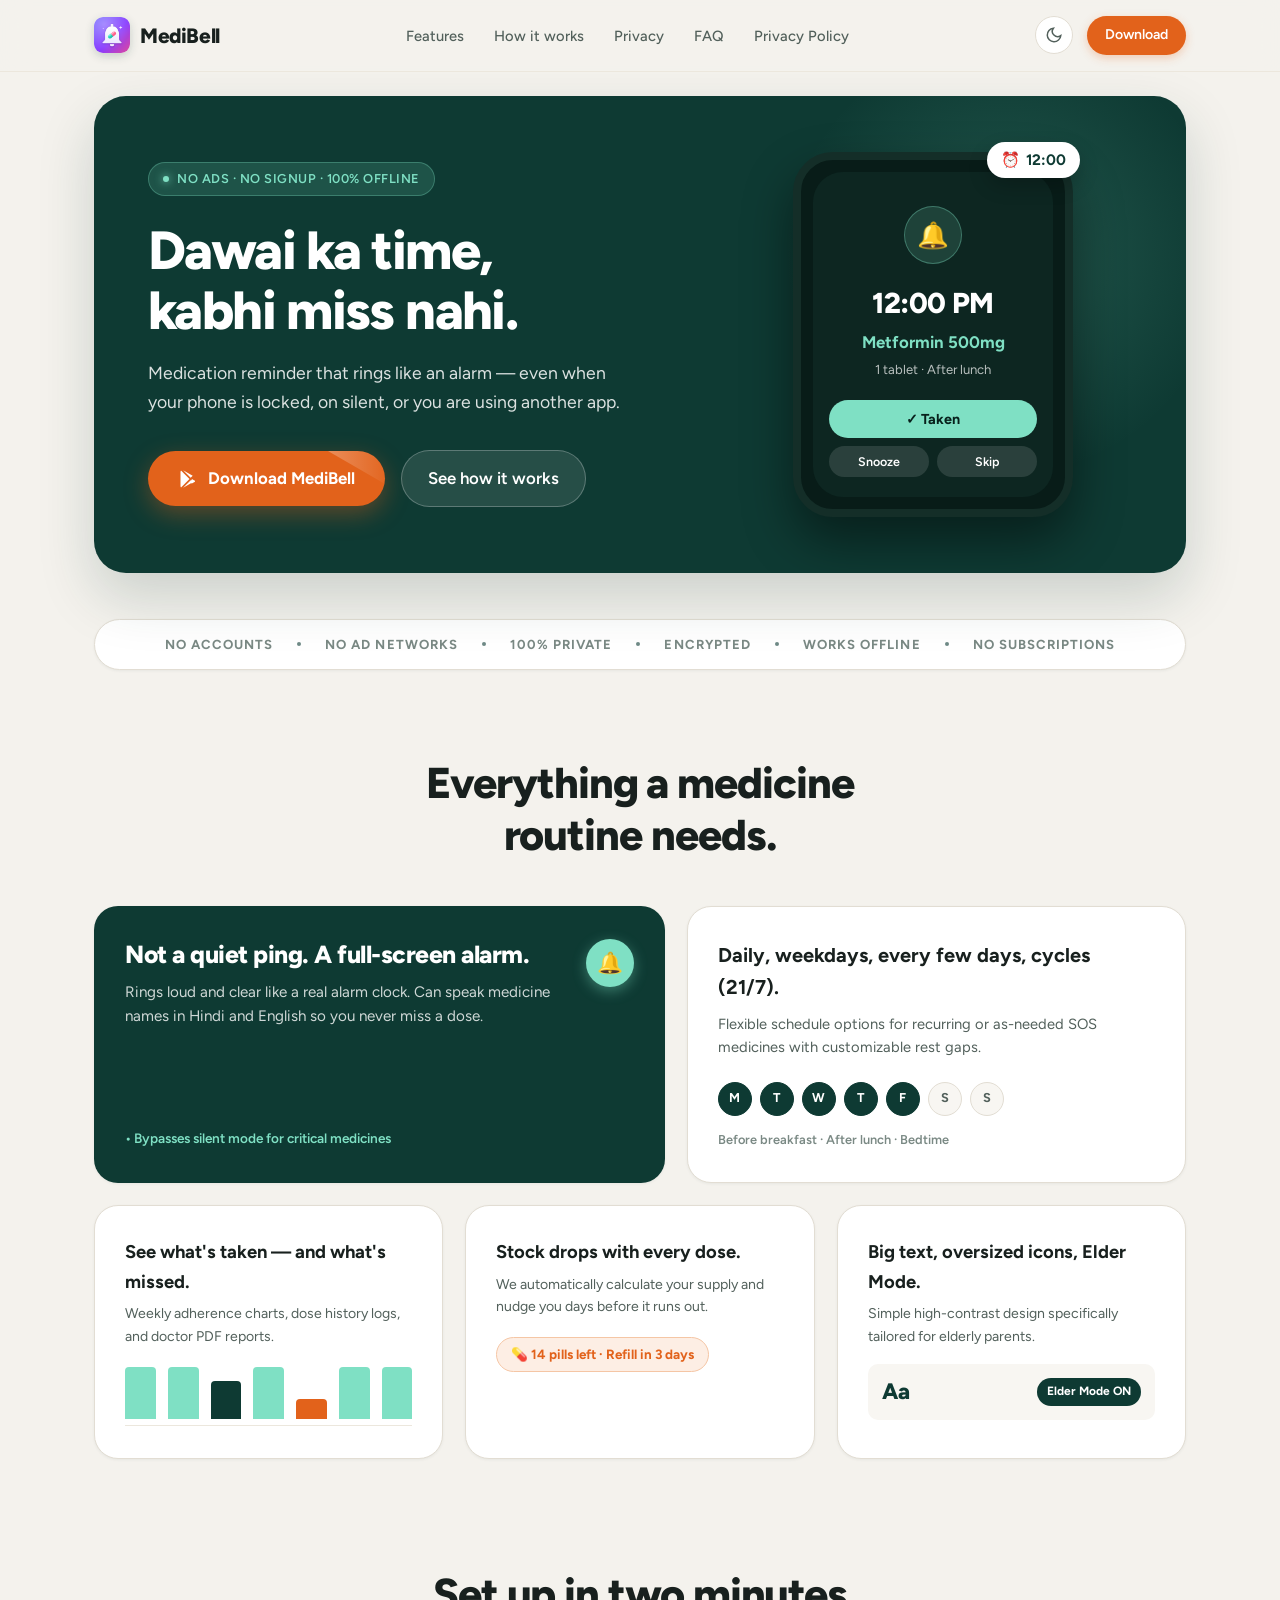
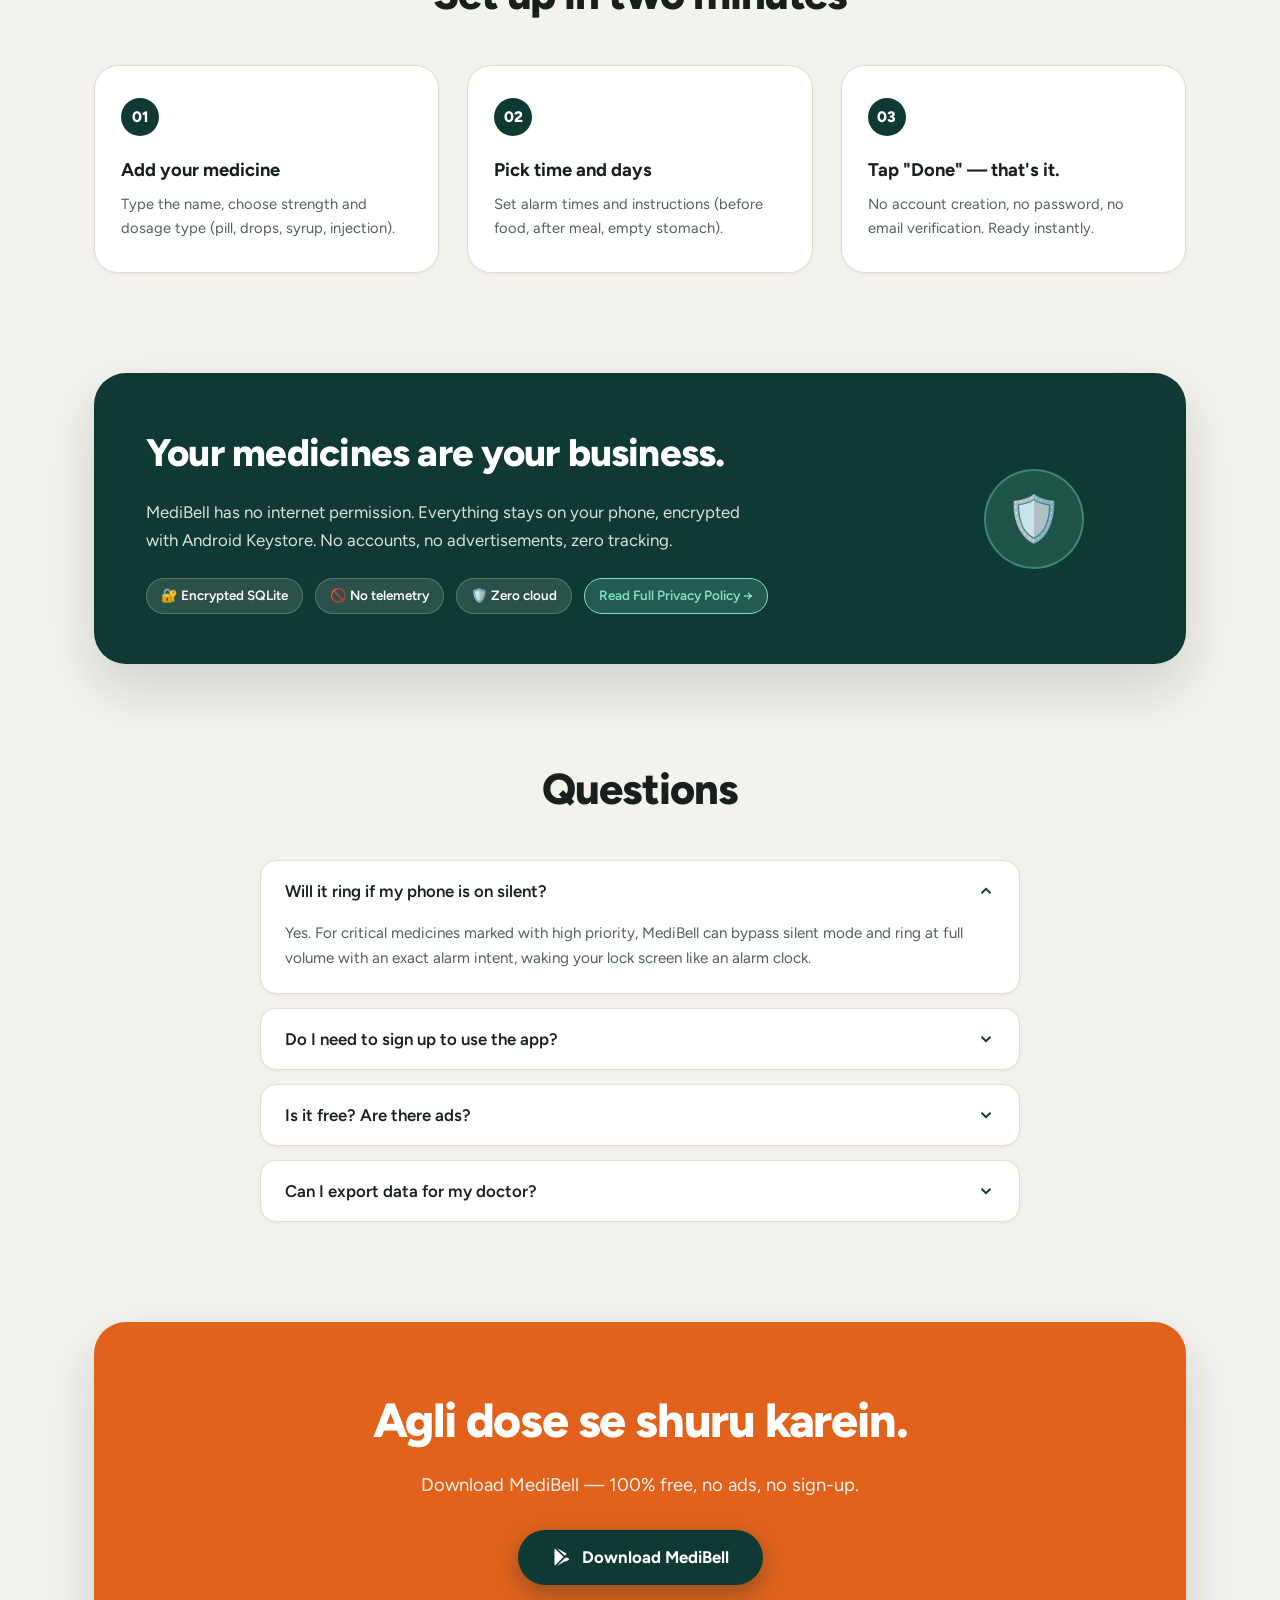
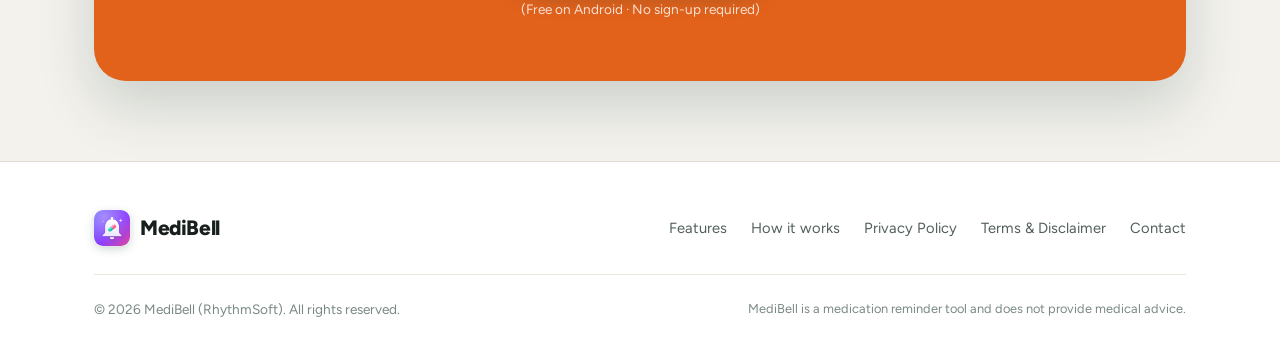
==== commit ddf9ed1b: "Match exact Claude artifact UI layout, typography, bento grid and animations" ====
--- a/index.html
+++ b/index.html
@@ -3,67 +3,55 @@
 <head>
   <meta charset="UTF-8">
   <meta name="viewport" content="width=device-width, initial-scale=1.0">
-  <title>MediBell — Pill Reminder Alarm | Private & Offline Medicine Tracker</title>
-  <meta name="description" content="MediBell is a 100% private medication reminder that rings like an alarm even when your phone is locked or on silent. No account, no ads, no internet required.">
-  <meta name="keywords" content="medication reminder, pill reminder alarm, medicine tracker, offline pill alarm, private medication tracker, elder medicine reminder, dawai reminder">
+  <title>MediBell — Dawai ka time, kabhi miss nahi | Pill Reminder Alarm</title>
+  <meta name="description" content="MediBell is an offline, privacy-first medication reminder that rings like an alarm even when your phone is locked. No account, no ads, no internet required.">
+  <meta name="keywords" content="medication reminder, pill reminder alarm, dawai reminder, offline pill alarm, elder medicine reminder, medibell">
   
-  <!-- Open Graph / Facebook -->
-  <meta property="og:type" content="website">
-  <meta property="og:title" content="MediBell — Pill Reminder Alarm | Private & Offline">
-  <meta property="og:description" content="Never miss a dose. Medicine reminder that rings like an alarm — even when your phone is locked. 100% Offline and Private.">
+  <!-- Open Graph -->
+  <meta property="og:title" content="MediBell — Dawai ka time, kabhi miss nahi">
+  <meta property="og:description" content="Rings like a real alarm even on lock screen. 100% offline, zero ads, zero trackers.">
   <meta property="og:image" content="assets/feature-graphic-1024x500.png">
   
-  <!-- Twitter -->
-  <meta name="twitter:card" content="summary_large_image">
-  <meta name="twitter:title" content="MediBell — Pill Reminder Alarm">
-  <meta name="twitter:description" content="Rings like a real alarm clock. 100% offline, zero ads, zero tracking, Keystore encrypted.">
-  <meta name="twitter:image" content="assets/feature-graphic-1024x500.png">
-
   <!-- Favicon -->
   <link rel="icon" type="image/svg+xml" href="assets/medibell_mark.svg">
   <link rel="alternate icon" type="image/png" href="assets/icon-512.png">
 
-  <!-- Google Fonts: Figtree -->
+  <!-- Fonts -->
   <link rel="preconnect" href="https://fonts.googleapis.com">
   <link rel="preconnect" href="https://fonts.gstatic.com" crossorigin>
-  <link href="https://fonts.googleapis.com/css2?family=Figtree:ital,wght@0,300..900;1,300..900&family=Noto+Sans+Devanagari:wght@400;600;700&display=swap" rel="stylesheet">
+  <link href="https://fonts.googleapis.com/css2?family=Figtree:ital,wght@0,300..900;1,300..900&family=Noto+Sans+Devanagari:wght@400;600;700;800&display=swap" rel="stylesheet">
   
   <!-- Stylesheet -->
   <link rel="stylesheet" href="style.css">
 </head>
 <body>
 
-  <!-- Floating Ambient Glowing Orbs -->
-  <div class="ambient-orb orb-1"></div>
-  <div class="ambient-orb orb-2"></div>
-  <div class="ambient-orb orb-3"></div>
-
   <!-- Header -->
-  <header class="header">
-    <div class="container">
-      <div class="nav-wrapper">
-        <a href="index.html" class="brand">
-          <img src="assets/icon-512.png" alt="MediBell Icon" class="brand-icon">
-          <span>MediBell <span class="bell-shake-anim">🔔</span></span>
+  <header class="site-header">
+    <div class="container">
+      <div class="header-inner">
+        <a href="index.html" class="brand-logo">
+          <img src="assets/icon-512.png" alt="MediBell Logo" class="brand-icon-img">
+          <span>MediBell</span>
         </a>
 
-        <ul class="nav-links" id="nav-links">
+        <ul class="nav-menu" id="nav-menu">
           <li><a href="#features" class="nav-link">Features</a></li>
-          <li><a href="#showcase" class="nav-link">Screenshots</a></li>
-          <li><a href="#privacy-first" class="nav-link">Privacy First</a></li>
+          <li><a href="#how-it-works" class="nav-link">How it works</a></li>
+          <li><a href="#privacy" class="nav-link">Privacy</a></li>
           <li><a href="#faq" class="nav-link">FAQ</a></li>
           <li><a href="privacy.html" class="nav-link">Privacy Policy</a></li>
         </ul>
 
-        <div class="nav-actions">
-          <button id="theme-toggle" class="theme-toggle" aria-label="Toggle theme">
-            <svg width="20" height="20" viewBox="0 0 24 24" fill="none" stroke="currentColor" stroke-width="2" stroke-linecap="round" stroke-linejoin="round">
+        <div class="header-actions">
+          <button id="theme-toggle" class="theme-btn" aria-label="Toggle dark mode">
+            <svg width="18" height="18" viewBox="0 0 24 24" fill="none" stroke="currentColor" stroke-width="2">
               <path d="M21 12.79A9 9 0 1 1 11.21 3 7 7 0 0 0 21 12.79z"></path>
             </svg>
           </button>
-          <a href="#download" class="btn btn-primary btn-sm">Get App</a>
-          <button id="mobile-menu-btn" class="mobile-menu-btn" aria-label="Open menu">
-            <svg width="24" height="24" viewBox="0 0 24 24" fill="none" stroke="currentColor" stroke-width="2">
+          <a href="#download" class="btn-header-cta">Download</a>
+          <button id="mobile-toggle" class="mobile-toggle" aria-label="Toggle navigation">
+            <svg width="22" height="22" viewBox="0 0 24 24" fill="none" stroke="currentColor" stroke-width="2">
               <line x1="3" y1="12" x2="21" y2="12"></line>
               <line x1="3" y1="6" x2="21" y2="6"></line>
               <line x1="3" y1="18" x2="21" y2="18"></line>
@@ -74,545 +62,358 @@
     </div>
   </header>
 
-  <!-- Hero Section -->
-  <section class="hero">
-    <div class="container">
-      <div class="hero-grid">
-        <div class="hero-content reveal">
-          <div class="badge badge-mint">
-            <span>🛡️ 100% Offline & Private · No Internet Needed</span>
-          </div>
-          <h1 class="hero-title">
-            Never Miss a Dose.<br>
-            <span>Rings Like an Alarm</span> Even on Lock Screen.
-          </h1>
-          <p class="hero-desc">
-            A reliable, privacy-first pill reminder designed for you and your elders. 
-            Rings loud and clear even when silent, tracks medicine stock, logs health vitals, 
-            and keeps your medical records strictly encrypted on your phone.
+  <!-- 1. HERO SECTION (Matches Claude Artifact UI Exactly) -->
+  <section class="hero-wrapper">
+    <div class="container">
+      <div class="hero-box">
+        <div class="hero-bg-glow"></div>
+        <div class="hero-columns">
+          
+          <!-- Left Column Content -->
+          <div class="hero-text-col">
+            <div class="hero-pill-badge">
+              <span class="dot"></span>
+              <span>NO ADS · NO SIGNUP · 100% OFFLINE</span>
+            </div>
+
+            <h1 class="hero-headline">
+              Dawai ka time,<br>
+              <span>kabhi miss nahi.</span>
+            </h1>
+
+            <p class="hero-subtitle">
+              Medication reminder that rings like an alarm — even when your phone is locked, 
+              on silent, or you are using another app.
+            </p>
+
+            <div class="hero-btn-group">
+              <a href="#download" class="btn-hero-orange">
+                <svg width="20" height="20" viewBox="0 0 24 24" fill="currentColor">
+                  <path d="M3.609 1.814L13.792 12 3.61 22.186a2.41 2.41 0 0 1-.61-1.637V3.451c0-.623.23-1.19.61-1.637zM15.207 13.414l2.424 2.424-11.45 6.611 9.026-9.035zm0-2.828L6.18 1.551l11.45 6.611-2.423 2.424zm1.414 1.414l3.187 1.84c.884.51.884 1.348 0 1.859l-3.187 1.84-2.122-2.121 2.122-2.718z"/>
+                </svg>
+                Download MediBell
+              </a>
+              <a href="#features" class="btn-hero-outline">
+                See how it works
+              </a>
+            </div>
+          </div>
+
+          <!-- Right Column: Interactive Phone Mockup -->
+          <div class="hero-mockup-col">
+            <div class="phone-card-container" id="hero-phone">
+              
+              <!-- Floating Time Clock Pill -->
+              <div class="clock-pill">
+                <span>⏰</span>
+                <span>12:00</span>
+              </div>
+
+              <!-- Phone Mockup Screen -->
+              <div class="phone-mockup-screen">
+                <div class="alarm-bell-icon">🔔</div>
+                <div class="alarm-time-display">12:00 PM</div>
+                <div class="alarm-med-title">Metformin 500mg</div>
+                <div class="alarm-med-instruction">1 tablet · After lunch</div>
+
+                <div class="alarm-actions-mock">
+                  <button class="alarm-btn-taken" id="mock-take-btn">✓ Taken</button>
+                  <div class="alarm-btn-secondary-row">
+                    <button class="alarm-btn-snooze">Snooze</button>
+                    <button class="alarm-btn-skip">Skip</button>
+                  </div>
+                </div>
+              </div>
+
+            </div>
+          </div>
+
+        </div>
+      </div>
+    </div>
+  </section>
+
+  <!-- 2. HORIZONTAL TRUST TICKER STRIP -->
+  <section class="ticker-bar-section">
+    <div class="container">
+      <div class="ticker-strip">
+        <span>NO ACCOUNTS</span>
+        <span class="ticker-dot"></span>
+        <span>NO AD NETWORKS</span>
+        <span class="ticker-dot"></span>
+        <span>100% PRIVATE</span>
+        <span class="ticker-dot"></span>
+        <span>ENCRYPTED</span>
+        <span class="ticker-dot"></span>
+        <span>WORKS OFFLINE</span>
+        <span class="ticker-dot"></span>
+        <span>NO SUBSCRIPTIONS</span>
+      </div>
+    </div>
+  </section>
+
+  <!-- 3. BENTO GRID SECTION: "Everything a medicine routine needs." -->
+  <section class="bento-section" id="features">
+    <div class="container">
+      <div class="section-title-wrap">
+        <h2 class="bento-main-title">Everything a medicine<br>routine needs.</h2>
+      </div>
+
+      <div class="bento-grid">
+        <!-- Card 1: Large Deep Green Alarm Card (Spans Left Column) -->
+        <div class="bento-card bento-alarm-card">
+          <div class="bento-alarm-header">
+            <div>
+              <h3>Not a quiet ping. A full-screen alarm.</h3>
+              <p style="margin-top: 10px;">
+                Rings loud and clear like a real alarm clock. Can speak medicine names in Hindi and English so you never miss a dose.
+              </p>
+            </div>
+            <div class="bento-alarm-bell-circle">🔔</div>
+          </div>
+          <div style="font-size: 0.85rem; color: var(--mint); font-weight: 600;">
+            • Bypasses silent mode for critical medicines
+          </div>
+        </div>
+
+        <!-- Card 2: Schedules & Rules Card (Top Right) -->
+        <div class="bento-card bento-schedule-card">
+          <h3>Daily, weekdays, every few days, cycles (21/7).</h3>
+          <p>Flexible schedule options for recurring or as-needed SOS medicines with customizable rest gaps.</p>
+          
+          <div class="weekday-chips">
+            <span class="day-chip active">M</span>
+            <span class="day-chip active">T</span>
+            <span class="day-chip active">W</span>
+            <span class="day-chip active">T</span>
+            <span class="day-chip active">F</span>
+            <span class="day-chip">S</span>
+            <span class="day-chip">S</span>
+          </div>
+          <div style="font-size: 0.8rem; color: var(--ink-muted); font-weight: 600;">
+            Before breakfast · After lunch · Bedtime
+          </div>
+        </div>
+
+        <!-- Bottom Row: 3 Bento Cards -->
+        <div class="bento-bottom-row">
+          
+          <!-- Card 3: Adherence Chart -->
+          <div class="bento-card">
+            <h4 style="font-size: 1.15rem; font-weight: 700; margin-bottom: 6px; color: var(--ink);">
+              See what's taken — and what's missed.
+            </h4>
+            <p style="font-size: 0.88rem; color: var(--ink-secondary);">
+              Weekly adherence charts, dose history logs, and doctor PDF reports.
+            </p>
+            <div class="adherence-chart-box">
+              <div class="chart-bar high" title="Monday: 100%"></div>
+              <div class="chart-bar high" title="Tuesday: 100%"></div>
+              <div class="chart-bar mid" title="Wednesday: 80%"></div>
+              <div class="chart-bar high" title="Thursday: 100%"></div>
+              <div class="chart-bar miss" title="Friday: Missed 1"></div>
+              <div class="chart-bar high" title="Saturday: 100%"></div>
+              <div class="chart-bar high" title="Sunday: 100%"></div>
+            </div>
+          </div>
+
+          <!-- Card 4: Pill Stock Refill -->
+          <div class="bento-card">
+            <h4 style="font-size: 1.15rem; font-weight: 700; margin-bottom: 6px; color: var(--ink);">
+              Stock drops with every dose.
+            </h4>
+            <p style="font-size: 0.88rem; color: var(--ink-secondary);">
+              We automatically calculate your supply and nudge you days before it runs out.
+            </p>
+            <div>
+              <span class="stock-pill-badge">💊 14 pills left · Refill in 3 days</span>
+            </div>
+          </div>
+
+          <!-- Card 5: Elder Mode -->
+          <div class="bento-card">
+            <h4 style="font-size: 1.15rem; font-weight: 700; margin-bottom: 6px; color: var(--ink);">
+              Big text, oversized icons, Elder Mode.
+            </h4>
+            <p style="font-size: 0.88rem; color: var(--ink-secondary);">
+              Simple high-contrast design specifically tailored for elderly parents.
+            </p>
+            <div class="elder-preview-box">
+              <span class="elder-font-sample">Aa</span>
+              <span class="elder-toggle-badge">Elder Mode ON</span>
+            </div>
+          </div>
+
+        </div>
+      </div>
+    </div>
+  </section>
+
+  <!-- 4. STEPS SECTION: "Set up in two minutes" -->
+  <section class="setup-section" id="how-it-works">
+    <div class="container">
+      <div class="section-title-wrap">
+        <h2 class="bento-main-title">Set up in two minutes</h2>
+      </div>
+
+      <div class="steps-grid">
+        <div class="step-card">
+          <div class="step-num-pill">01</div>
+          <h4>Add your medicine</h4>
+          <p>Type the name, choose strength and dosage type (pill, drops, syrup, injection).</p>
+        </div>
+
+        <div class="step-card">
+          <div class="step-num-pill">02</div>
+          <h4>Pick time and days</h4>
+          <p>Set alarm times and instructions (before food, after meal, empty stomach).</p>
+        </div>
+
+        <div class="step-card">
+          <div class="step-num-pill">03</div>
+          <h4>Tap "Done" — that's it.</h4>
+          <p>No account creation, no password, no email verification. Ready instantly.</p>
+        </div>
+      </div>
+    </div>
+  </section>
+
+  <!-- 5. PRIVACY GUARANTEE BANNER: "Your medicines are your business." -->
+  <section class="privacy-banner-section" id="privacy">
+    <div class="container">
+      <div class="privacy-banner-box">
+        
+        <div class="privacy-banner-content">
+          <h3>Your medicines are your business.</h3>
+          <p>
+            MediBell has no internet permission. Everything stays on your phone, encrypted with Android Keystore. 
+            No accounts, no advertisements, zero tracking.
           </p>
 
-          <div class="hero-ctas">
-            <a href="#download" class="btn btn-primary btn-lg">
-              <svg width="20" height="20" viewBox="0 0 24 24" fill="currentColor">
-                <path d="M3.609 1.814L13.792 12 3.61 22.186a2.41 2.41 0 0 1-.61-1.637V3.451c0-.623.23-1.19.61-1.637zM15.207 13.414l2.424 2.424-11.45 6.611 9.026-9.035zm0-2.828L6.18 1.551l11.45 6.611-2.423 2.424zm1.414 1.414l3.187 1.84c.884.51.884 1.348 0 1.859l-3.187 1.84-2.122-2.121 2.122-2.718z"/>
-              </svg>
-              Google Play
+          <div class="privacy-pills-row">
+            <span class="priv-pill">🔐 Encrypted SQLite</span>
+            <span class="priv-pill">🚫 No telemetry</span>
+            <span class="priv-pill">🛡️ Zero cloud</span>
+            <a href="privacy.html" class="priv-pill" style="background: rgba(127,224,196,0.2); border-color: var(--mint); color: var(--mint);">
+              Read Full Privacy Policy &rarr;
             </a>
-            <a href="privacy.html" class="btn btn-secondary btn-lg">
-              <svg width="20" height="20" viewBox="0 0 24 24" fill="none" stroke="currentColor" stroke-width="2">
-                <rect x="3" y="11" width="18" height="11" rx="2" ry="2"></rect>
-                <path d="M7 11V7a5 5 0 0 1 10 0v4"></path>
-              </svg>
-              Privacy Policy
-            </a>
-          </div>
-
-          <div class="hero-trust">
-            <div class="trust-item">
-              <svg viewBox="0 0 24 24" fill="none" stroke="currentColor" stroke-width="2.5"><polyline points="20 6 9 17 4 12"></polyline></svg>
-              Zero Ads & Zero Trackers
-            </div>
-            <div class="trust-item">
-              <svg viewBox="0 0 24 24" fill="none" stroke="currentColor" stroke-width="2.5"><polyline points="20 6 9 17 4 12"></polyline></svg>
-              Keystore Encrypted
-            </div>
-            <div class="trust-item">
-              <svg viewBox="0 0 24 24" fill="none" stroke="currentColor" stroke-width="2.5"><polyline points="20 6 9 17 4 12"></polyline></svg>
-              Hindi & English Voice
-            </div>
-            <div class="trust-item">
-              <svg viewBox="0 0 24 24" fill="none" stroke="currentColor" stroke-width="2.5"><polyline points="20 6 9 17 4 12"></polyline></svg>
-              Doctor PDF Reports
-            </div>
-          </div>
-        </div>
-
-        <!-- Phone Showcase with 3D Tilt & Pulsing Soundwave Rings -->
-        <div class="mockup-wrapper reveal reveal-scale delay-1">
-          <div class="soundwave-rings">
-            <div class="soundwave-ring ring-1"></div>
-            <div class="soundwave-ring ring-2"></div>
-            <div class="soundwave-ring ring-3"></div>
-          </div>
-
-          <div class="phone-device" id="phone-mockup">
-            <div class="phone-notch"></div>
-            <div class="phone-screen">
-              <img src="assets/screenshots/02_alarm.png" alt="MediBell Alarm Screen">
-            </div>
-          </div>
-
-          <!-- Floating Badges -->
-          <div class="float-card top-right">
-            <div class="float-icon">⏰</div>
-            <div class="float-text">
-              <strong>Loud Alarm Active</strong>
-              <span>Metformin 500mg · After Food</span>
-            </div>
-          </div>
-
-          <div class="float-card bottom-left">
-            <div class="float-icon">📊</div>
-            <div class="float-text">
-              <strong>98% Adherence</strong>
-              <span>All 3 doses taken today</span>
-            </div>
-          </div>
-        </div>
-      </div>
-
-      <!-- Interactive Alarm Simulation Trigger -->
-      <div class="alarm-sim-bar reveal delay-2">
-        <button id="sim-alarm-btn" class="sim-btn" aria-label="Simulate Medicine Alarm">
-          <svg width="18" height="18" viewBox="0 0 24 24" fill="none" stroke="currentColor" stroke-width="2">
-            <path d="M18 8A6 6 0 0 0 6 8c0 7-3 9-3 9h18s-3-2-3-9"></path>
-            <path d="M13.73 21a2 2 0 0 1-3.46 0"></path>
+          </div>
+        </div>
+
+        <div class="privacy-shield-col">
+          <div class="shield-icon-circle">🛡️</div>
+        </div>
+
+      </div>
+    </div>
+  </section>
+
+  <!-- 6. FAQ SECTION: "Questions" -->
+  <section class="faq-wrap-section" id="faq">
+    <div class="container">
+      <div class="section-title-wrap">
+        <h2 class="bento-main-title">Questions</h2>
+      </div>
+
+      <div class="faq-accordion-list">
+        
+        <div class="faq-card open">
+          <button class="faq-header-btn">
+            <span>Will it ring if my phone is on silent?</span>
+            <svg class="faq-icon-arrow" width="18" height="18" viewBox="0 0 24 24" fill="none" stroke="currentColor" stroke-width="2.5"><polyline points="6 9 12 15 18 9"></polyline></svg>
+          </button>
+          <div class="faq-content-body">
+            <p>
+              Yes. For critical medicines marked with high priority, MediBell can bypass silent mode and ring 
+              at full volume with an exact alarm intent, waking your lock screen like an alarm clock.
+            </p>
+          </div>
+        </div>
+
+        <div class="faq-card">
+          <button class="faq-header-btn">
+            <span>Do I need to sign up to use the app?</span>
+            <svg class="faq-icon-arrow" width="18" height="18" viewBox="0 0 24 24" fill="none" stroke="currentColor" stroke-width="2.5"><polyline points="6 9 12 15 18 9"></polyline></svg>
+          </button>
+          <div class="faq-content-body">
+            <p>
+              No. MediBell requires absolutely no account, email, or phone number. You install the app and start 
+              adding your medicines immediately.
+            </p>
+          </div>
+        </div>
+
+        <div class="faq-card">
+          <button class="faq-header-btn">
+            <span>Is it free? Are there ads?</span>
+            <svg class="faq-icon-arrow" width="18" height="18" viewBox="0 0 24 24" fill="none" stroke="currentColor" stroke-width="2.5"><polyline points="6 9 12 15 18 9"></polyline></svg>
+          </button>
+          <div class="faq-content-body">
+            <p>
+              MediBell is 100% free, has zero advertisements, and does not require any paid subscription.
+            </p>
+          </div>
+        </div>
+
+        <div class="faq-card">
+          <button class="faq-header-btn">
+            <span>Can I export data for my doctor?</span>
+            <svg class="faq-icon-arrow" width="18" height="18" viewBox="0 0 24 24" fill="none" stroke="currentColor" stroke-width="2.5"><polyline points="6 9 12 15 18 9"></polyline></svg>
+          </button>
+          <div class="faq-content-body">
+            <p>
+              Yes. You can generate a printable, clinical PDF report summarizing your medications, adherence 
+              history, and health logs to share with your physician or pharmacist.
+            </p>
+          </div>
+        </div>
+
+      </div>
+    </div>
+  </section>
+
+  <!-- 7. BOTTOM CTA SECTION: "Agli dose se shuru karein." -->
+  <section class="bottom-cta-section" id="download">
+    <div class="container">
+      <div class="bottom-cta-box">
+        <h2>Agli dose se shuru karein.</h2>
+        <p>Download MediBell — 100% free, no ads, no sign-up.</p>
+
+        <a href="https://play.google.com/store/apps/details?id=com.rhythm.medibell" class="btn-cta-dark">
+          <svg width="20" height="20" viewBox="0 0 24 24" fill="currentColor">
+            <path d="M3.609 1.814L13.792 12 3.61 22.186a2.41 2.41 0 0 1-.61-1.637V3.451c0-.623.23-1.19.61-1.637zM15.207 13.414l2.424 2.424-11.45 6.611 9.026-9.035zm0-2.828L6.18 1.551l11.45 6.611-2.423 2.424zm1.414 1.414l3.187 1.84c.884.51.884 1.348 0 1.859l-3.187 1.84-2.122-2.121 2.122-2.718z"/>
           </svg>
-          Simulate Alarm Ringing & Vibration
-        </button>
-      </div>
-    </div>
-  </section>
-
-  <!-- Key Statistics Banner with Animated Number Counters -->
-  <section class="stats-strip">
-    <div class="container">
-      <div class="stats-grid">
-        <div class="stat-item reveal delay-1">
-          <div class="stat-value" data-counter="0" data-suffix=" KB">0 KB</div>
-          <div class="stat-label">Data Sent to Cloud (Zero Network Permission)</div>
-        </div>
-        <div class="stat-item reveal delay-2">
-          <div class="stat-value" data-counter="100" data-suffix="%">100%</div>
-          <div class="stat-label">Offline & Private on Your Phone</div>
-        </div>
-        <div class="stat-item reveal delay-3">
-          <div class="stat-value" data-counter="0" data-suffix=" Ads">0 Ads</div>
-          <div class="stat-label">Completely Ad-Free & Distraction-Free</div>
-        </div>
-        <div class="stat-item reveal delay-4">
-          <div class="stat-value" data-counter="256" data-prefix="AES-">AES-256</div>
-          <div class="stat-label">Android Keystore Hardware Encryption</div>
-        </div>
-      </div>
-    </div>
-  </section>
-
-  <!-- Features Grid -->
-  <section class="features-section" id="features">
-    <div class="container">
-      <div class="section-header reveal">
-        <div class="section-tag">Engineered For Reliability</div>
-        <h2 class="section-title">Everything you need to stay on track with your health</h2>
-        <p class="section-desc">
-          Most reminder apps fail because phone batteries put them to sleep or notifications get lost. 
-          MediBell is built from the ground up as a clinical-grade alarm system.
-        </p>
-      </div>
-
-      <div class="features-grid">
-        <!-- Feature 1 -->
-        <div class="feature-card highlight reveal delay-1">
-          <div class="feature-icon-box">🔔</div>
-          <h3>Full-Screen Lock Alarm</h3>
-          <p>
-            When medicine time arrives, MediBell wakes your phone with a full-screen alarm, 
-            showing medicine name, dosage, and food instructions.
-          </p>
-          <ul class="feature-list">
-            <li>Rings even when phone is locked or muted</li>
-            <li>Take, Snooze or Skip directly from lock screen</li>
-            <li>Voice announcement in English or Hindi</li>
-          </ul>
-        </div>
-
-        <!-- Feature 2 -->
-        <div class="feature-card reveal delay-2">
-          <div class="feature-icon-box">🗓️</div>
-          <h3>Flexible Medical Schedules</h3>
-          <p>
-            Handles complex doctor prescriptions easily: daily, alternating days, specific weekdays, 
-            or multi-week cycles (e.g., 21 days on, 7 days off).
-          </p>
-          <ul class="feature-list">
-            <li>Multiple times a day with meal tags</li>
-            <li>SOS / As-Needed medicines with minimum safety gap</li>
-            <li>Course durations (e.g. 5 days of Antibiotics)</li>
-          </ul>
-        </div>
-
-        <!-- Feature 3 -->
-        <div class="feature-card reveal delay-3">
-          <div class="feature-icon-box">📦</div>
-          <h3>Pill Stock & Refill Alerts</h3>
-          <p>
-            Every time you mark a dose as taken, MediBell automatically decrements your stock count 
-            and alerts you days before you run out.
-          </p>
-          <ul class="feature-list">
-            <li>Calculates remaining days of supply</li>
-            <li>Customizable low-stock notification threshold</li>
-            <li>Refill button with quick quantity reload</li>
-          </ul>
-        </div>
-
-        <!-- Feature 4 -->
-        <div class="feature-card reveal delay-1">
-          <div class="feature-icon-box">🩺</div>
-          <h3>Health Vitals & Doctor Reports</h3>
-          <p>
-            Log daily vitals like Blood Pressure, Pulse, Blood Sugar, and Body Weight. 
-            View beautiful adherence trends and export printable PDFs.
-          </p>
-          <ul class="feature-list">
-            <li>Weekly and monthly adherence percentage</li>
-            <li>One-click PDF medical report for your doctor</li>
-            <li>Smart miss patterns (e.g. missed night doses)</li>
-          </ul>
-        </div>
-
-        <!-- Feature 5 -->
-        <div class="feature-card reveal delay-2">
-          <div class="feature-icon-box">👓</div>
-          <h3>Elder Friendly & High Contrast</h3>
-          <p>
-            Tailored specifically for older adults and family members who struggle with tiny fonts 
-            or complicated menus.
-          </p>
-          <ul class="feature-list">
-            <li>Elder Mode: Jumbo text and oversized touch buttons</li>
-            <li>Spoken voice reminders in Hindi and English</li>
-            <li>Full Dark Mode for comfortable night viewing</li>
-          </ul>
-        </div>
-
-        <!-- Feature 6 -->
-        <div class="feature-card highlight reveal delay-3">
-          <div class="feature-icon-box">🔒</div>
-          <h3>100% Privacy & Keystore Security</h3>
-          <p>
-            No user account, no login, no cloud database. Your sensitive health data never leaves 
-            your device and is protected by hardware encryption.
-          </p>
-          <ul class="feature-list">
-            <li>No INTERNET permission requested in Android Manifest</li>
-            <li>Encrypted with Android Keystore key</li>
-            <li>Biometric Fingerprint / Face App Lock</li>
-          </ul>
-        </div>
-      </div>
-    </div>
-  </section>
-
-  <!-- Screenshot Gallery / Showcase -->
-  <section class="showcase-section" id="showcase">
-    <div class="container">
-      <div class="section-header reveal">
-        <div class="section-tag">Visual Walkthrough</div>
-        <h2 class="section-title">Designed with clarity, warmth, and care</h2>
-        <p class="section-desc">Take a look inside the MediBell experience across daily routine, alarms, and health tracking.</p>
-      </div>
-
-      <div class="showcase-tabs reveal delay-1">
-        <button class="showcase-tab active" data-filter="all">All Screens</button>
-        <button class="showcase-tab" data-filter="alarm">Alarms & Today</button>
-        <button class="showcase-tab" data-filter="schedule">Schedules</button>
-        <button class="showcase-tab" data-filter="health">Health & Reports</button>
-      </div>
-
-      <div class="showcase-carousel reveal reveal-fade-in delay-2">
-        <div class="showcase-item" data-category="alarm">
-          <img src="assets/screenshots/01_today.png" alt="Today Schedule" loading="lazy">
-          <div class="showcase-info">
-            <h4>Today at a Glance</h4>
-            <p>Next dose with countdown timer</p>
-          </div>
-        </div>
-
-        <div class="showcase-item" data-category="alarm">
-          <img src="assets/screenshots/02_alarm.png" alt="Full Screen Alarm" loading="lazy">
-          <div class="showcase-info">
-            <h4>Lockscreen Alarm</h4>
-            <p>One-tap Taken, Snooze, or Skip</p>
-          </div>
-        </div>
-
-        <div class="showcase-item" data-category="schedule">
-          <img src="assets/screenshots/03_medicines.png" alt="Medicines List" loading="lazy">
-          <div class="showcase-info">
-            <h4>Medicine Cabinet</h4>
-            <p>Stock counts and refill warnings</p>
-          </div>
-        </div>
-
-        <div class="showcase-item" data-category="schedule">
-          <img src="assets/screenshots/04_add_medicine.png" alt="Add Medicine" loading="lazy">
-          <div class="showcase-info">
-            <h4>Add Medication</h4>
-            <p>Dose units, food rules & instructions</p>
-          </div>
-        </div>
-
-        <div class="showcase-item" data-category="schedule">
-          <img src="assets/screenshots/05_schedule_rules.png" alt="Schedule Rules" loading="lazy">
-          <div class="showcase-info">
-            <h4>Custom Rules</h4>
-            <p>Alternating days & course durations</p>
-          </div>
-        </div>
-
-        <div class="showcase-item" data-category="health">
-          <img src="assets/screenshots/06_history.png" alt="Dose History" loading="lazy">
-          <div class="showcase-info">
-            <h4>Adherence History</h4>
-            <p>Calendar logs & compliance charts</p>
-          </div>
-        </div>
-
-        <div class="showcase-item" data-category="health">
-          <img src="assets/screenshots/07_health_log.png" alt="Health Log" loading="lazy">
-          <div class="showcase-info">
-            <h4>Vitals Log</h4>
-            <p>Blood pressure, sugar & pulse logs</p>
-          </div>
-        </div>
-
-        <div class="showcase-item" data-category="health">
-          <img src="assets/screenshots/08_settings.png" alt="Settings & Privacy" loading="lazy">
-          <div class="showcase-info">
-            <h4>Settings & Security</h4>
-            <p>App lock, dark mode & backup</p>
-          </div>
-        </div>
-      </div>
-    </div>
-  </section>
-
-  <!-- Privacy Comparison Table -->
-  <section class="comparison-section" id="privacy-first">
-    <div class="container">
-      <div class="section-header reveal">
-        <div class="section-tag">Privacy By Architecture</div>
-        <h2 class="section-title">How MediBell compares to other medication apps</h2>
-        <p class="section-desc">Health data is deeply personal. We believe it should stay solely between you and your phone.</p>
-      </div>
-
-      <div class="comparison-card reveal delay-1">
-        <table class="comparison-table">
-          <thead>
-            <tr>
-              <th>Feature / Standard</th>
-              <th>Typical Medication Apps</th>
-              <th>MediBell</th>
-            </tr>
-          </thead>
-          <tbody>
-            <tr>
-              <td><strong>Internet Access Permission</strong></td>
-              <td>Required (sends data to cloud servers)</td>
-              <td><span class="badge-check">✓ Zero (No internet permission)</span></td>
-            </tr>
-            <tr>
-              <td><strong>Account & Sign-in</strong></td>
-              <td>Requires Email, Google, or Phone login</td>
-              <td><span class="badge-check">✓ None (Open app and use)</span></td>
-            </tr>
-            <tr>
-              <td><strong>Advertising & Tracking SDKs</strong></td>
-              <td>Yes (Facebook Ads, Google Analytics, etc.)</td>
-              <td><span class="badge-check">✓ 0 Trackers, 0 Ad SDKs</span></td>
-            </tr>
-            <tr>
-              <td><strong>Alarm on Locked / Silent Screen</strong></td>
-              <td>Often delayed or blocked by battery saving</td>
-              <td><span class="badge-check">✓ Exact Alarm & Full Screen Intent</span></td>
-            </tr>
-            <tr>
-              <td><strong>On-Device Encryption</strong></td>
-              <td>Often plain unencrypted SQLite</td>
-              <td><span class="badge-check">✓ Android Keystore Hardware Encrypted</span></td>
-            </tr>
-            <tr>
-              <td><strong>Pricing Model</strong></td>
-              <td>Monthly subscriptions & premium tiers</td>
-              <td><span class="badge-check">✓ 100% Free & Open</span></td>
-            </tr>
-          </tbody>
-        </table>
-      </div>
-    </div>
-  </section>
-
-  <!-- FAQ Section -->
-  <section class="faq-section" id="faq">
-    <div class="container">
-      <div class="section-header reveal">
-        <div class="section-tag">Frequently Asked Questions</div>
-        <h2 class="section-title">Got questions? We have clear answers.</h2>
-        <p class="section-desc">Everything you need to know about how MediBell keeps your medication schedule on track.</p>
-      </div>
-
-      <div class="faq-list">
-        <div class="faq-item open reveal delay-1">
-          <button class="faq-question">
-            <span>Will the alarm ring if my phone is locked or set to silent?</span>
-            <svg class="faq-chevron" width="20" height="20" viewBox="0 0 24 24" fill="none" stroke="currentColor" stroke-width="2.5"><polyline points="6 9 12 15 18 9"></polyline></svg>
-          </button>
-          <div class="faq-answer">
-            <p>
-              Yes! MediBell utilizes Android's <code>USE_FULL_SCREEN_INTENT</code> and <code>SCHEDULE_EXACT_ALARM</code> 
-              permissions. When an alarm time arrives, it wakes up the screen and rings like an alarm clock, allowing you 
-              to take, snooze, or skip the dose without unlocking your device. For critical medications, it can bypass 
-              silent mode.
-            </p>
-          </div>
-        </div>
-
-        <div class="faq-item reveal delay-2">
-          <button class="faq-question">
-            <span>Why does MediBell have no internet permission?</span>
-            <svg class="faq-chevron" width="20" height="20" viewBox="0 0 24 24" fill="none" stroke="currentColor" stroke-width="2.5"><polyline points="6 9 12 15 18 9"></polyline></svg>
-          </button>
-          <div class="faq-answer">
-            <p>
-              Privacy policies are promises, but lack of internet permission is a mathematical guarantee. 
-              By not including <code>android.permission.INTERNET</code> in the app's manifest, Android OS physically prevents 
-              MediBell from sending any data over Wi-Fi or cellular networks. Your medical history cannot leak to any remote server.
-            </p>
-          </div>
-        </div>
-
-        <div class="faq-item reveal delay-3">
-          <button class="faq-question">
-            <span>Can I export reports for my doctor?</span>
-            <svg class="faq-chevron" width="20" height="20" viewBox="0 0 24 24" fill="none" stroke="currentColor" stroke-width="2.5"><polyline points="6 9 12 15 18 9"></polyline></svg>
-          </button>
-          <div class="faq-answer">
-            <p>
-              Yes. MediBell allows you to generate a clean, professional clinical PDF report showing your medication list, 
-              intake adherence rate (taken, missed, skipped), and logged health vitals (Blood Pressure, Sugar, Weight). 
-              You can save it to your phone and email or print it for your doctor.
-            </p>
-          </div>
-        </div>
-
-        <div class="faq-item reveal delay-1">
-          <button class="faq-question">
-            <span>Does MediBell speak medication names in Hindi?</span>
-            <svg class="faq-chevron" width="20" height="20" viewBox="0 0 24 24" fill="none" stroke="currentColor" stroke-width="2.5"><polyline points="6 9 12 15 18 9"></polyline></svg>
-          </button>
-          <div class="faq-answer">
-            <p>
-              Yes. MediBell supports full Text-to-Speech voice announcements in both English and Hindi. 
-              When the alarm rings, it can read out loud: <em>"दवा का समय: पैरासिटामोल 1 गोली खाने के बाद"</em>, 
-              which is especially helpful for elderly parents and patients.
-            </p>
-          </div>
-        </div>
-
-        <div class="faq-item reveal delay-2">
-          <button class="faq-question">
-            <span>How do I back up my medicines if there is no cloud?</span>
-            <svg class="faq-chevron" width="20" height="20" viewBox="0 0 24 24" fill="none" stroke="currentColor" stroke-width="2.5"><polyline points="6 9 12 15 18 9"></polyline></svg>
-          </button>
-          <div class="faq-answer">
-            <p>
-              MediBell provides an offline Backup & Restore feature in Settings. You can export a backup file 
-              to your device's Downloads folder, an SD card, or share it safely via your own secure cloud storage 
-              (like Google Drive) using Android's native file picker.
-            </p>
-          </div>
-        </div>
-
-        <div class="faq-item reveal delay-3">
-          <button class="faq-question">
-            <span>Is MediBell a certified medical device?</span>
-            <svg class="faq-chevron" width="20" height="20" viewBox="0 0 24 24" fill="none" stroke="currentColor" stroke-width="2.5"><polyline points="6 9 12 15 18 9"></polyline></svg>
-          </button>
-          <div class="faq-answer">
-            <p>
-              No. MediBell is strictly a personal scheduling and reminder utility. It does not diagnose, prescribe, 
-              or alter medication treatments. Always consult your qualified healthcare practitioner or pharmacist for 
-              medical guidance.
-            </p>
-          </div>
-        </div>
-      </div>
-    </div>
-  </section>
-
-  <!-- Download CTA Banner -->
-  <section class="cta-banner" id="download">
-    <div class="container">
-      <div class="cta-box reveal reveal-scale">
-        <h2>Take Control of Your Health Schedule Today</h2>
-        <p>No registration, no tracking, no subscription fees. Download MediBell now and set your first reminder in seconds.</p>
-        <div class="cta-actions">
-          <a href="https://play.google.com/store/apps/details?id=com.rhythm.medibell" class="btn btn-orange btn-lg">
-            <svg width="20" height="20" viewBox="0 0 24 24" fill="currentColor">
-              <path d="M3.609 1.814L13.792 12 3.61 22.186a2.41 2.41 0 0 1-.61-1.637V3.451c0-.623.23-1.19.61-1.637zM15.207 13.414l2.424 2.424-11.45 6.611 9.026-9.035zm0-2.828L6.18 1.551l11.45 6.611-2.423 2.424zm1.414 1.414l3.187 1.84c.884.51.884 1.348 0 1.859l-3.187 1.84-2.122-2.121 2.122-2.718z"/>
-            </svg>
-            Download on Google Play
-          </a>
-          <a href="privacy.html" class="btn btn-secondary btn-lg">
-            Read Privacy Policy
-          </a>
-        </div>
-      </div>
-    </div>
-  </section>
-
-  <!-- Footer -->
-  <footer class="footer">
-    <div class="container">
-      <div class="footer-grid">
-        <div class="footer-brand">
-          <div class="brand">
-            <img src="assets/icon-512.png" alt="MediBell Icon" class="brand-icon">
-            <span>MediBell</span>
-          </div>
-          <p>
-            MediBell: Pill Reminder Alarm. Private, secure, and reliable offline medication reminders for individuals and families.
-          </p>
-          <div class="disclaimer-box">
-            <strong>Medical Disclaimer:</strong> MediBell is an independent reminder tool. It does not provide medical advice, diagnosis, or treatment recommendations. Always follow the directions of your physician.
-          </div>
-        </div>
-
-        <div class="footer-col">
-          <h4>Navigation</h4>
-          <ul class="footer-links">
-            <li><a href="#features">Key Features</a></li>
-            <li><a href="#showcase">App Screenshots</a></li>
-            <li><a href="#privacy-first">Privacy Architecture</a></li>
-            <li><a href="#faq">FAQ</a></li>
-          </ul>
-        </div>
-
-        <div class="footer-col">
-          <h4>Legal & Policy</h4>
-          <ul class="footer-links">
-            <li><a href="privacy.html">Privacy Policy (English & हिंदी)</a></li>
-            <li><a href="terms.html">Terms of Service</a></li>
-            <li><a href="privacy.html#permissions">Permission Declarations</a></li>
-            <li><a href="privacy.html#data-safety">Google Play Data Safety</a></li>
-          </ul>
-        </div>
-
-        <div class="footer-col">
-          <h4>Support & Contact</h4>
-          <ul class="footer-links">
-            <li><a href="mailto:devlopersa30@gmail.com">devlopersa30@gmail.com</a></li>
-            <li><span style="font-size:0.88rem; color:var(--ink-muted);">Package: com.rhythm.medibell</span></li>
-            <li><span style="font-size:0.88rem; color:var(--ink-muted);">Developer: RhythmSoft</span></li>
-          </ul>
-        </div>
-      </div>
-
-      <div class="footer-bottom">
+          Download MediBell
+        </a>
+
+        <div class="cta-subnote">(Free on Android · No sign-up required)</div>
+      </div>
+    </div>
+  </section>
+
+  <!-- 8. FOOTER -->
+  <footer class="site-footer">
+    <div class="container">
+      <div class="footer-top">
+        <div class="brand-logo">
+          <img src="assets/icon-512.png" alt="MediBell Logo" class="brand-icon-img">
+          <span>MediBell</span>
+        </div>
+
+        <ul class="footer-nav-links">
+          <li><a href="#features">Features</a></li>
+          <li><a href="#how-it-works">How it works</a></li>
+          <li><a href="privacy.html">Privacy Policy</a></li>
+          <li><a href="terms.html">Terms & Disclaimer</a></li>
+          <li><a href="mailto:devlopersa30@gmail.com">Contact</a></li>
+        </ul>
+      </div>
+
+      <div class="footer-bottom-row">
         <div>&copy; 2026 MediBell (RhythmSoft). All rights reserved.</div>
-        <div>Designed with privacy & care.</div>
+        <div style="font-size:0.8rem; color:var(--ink-muted);">
+          MediBell is a medication reminder tool and does not provide medical advice.
+        </div>
       </div>
     </div>
   </footer>
--- a/style.css
+++ b/style.css
@@ -1,87 +1,79 @@
-/* MediBell Modern Design System & Animated Stylesheet */
+/* ==========================================================================
+   MediBell — Design System & Stylesheet (Matching Claude Artifact UI)
+   Palette: Warm Paper (#F4F2ED), Deep Emerald (#0E3A33), Bright Orange (#E2621B)
+   ========================================================================== */
+
 :root {
   --font-sans: 'Figtree', -apple-system, BlinkMacSystemFont, 'Segoe UI', Roboto, 'Noto Sans Devanagari', sans-serif;
   --font-mono: ui-monospace, SFMono-Regular, Menlo, Monaco, Consolas, monospace;
 
-  /* Color Palette - Light Theme */
-  --bg: #F8F6F2;
-  --bg-subtle: #F0ECE4;
+  /* Theme Colors */
+  --bg: #F4F2ED;
+  --bg-subtle: #EBE7DF;
   --surface: #FFFFFF;
-  --surface-raised: #FFFFFF;
-  --surface-muted: #EFECE6;
-  --border: #E4DFD5;
-  --border-light: #ECE8E0;
-  
-  --ink: #16201D;
-  --ink-secondary: #4A5752;
-  --ink-muted: #72807A;
-  --ink-faint: #98A5A0;
-
-  --primary: #136B5B;
-  --primary-hover: #0F574A;
-  --primary-light: #E7F6F2;
-  --primary-tint: #C3EBE2;
-
-  --mint: #10B981;
-  --mint-soft: #DCFCE7;
-  
+  --surface-muted: #F8F6F2;
+  --border: #E2DDD3;
+  --border-light: #ECE7DD;
+
+  --ink: #18201E;
+  --ink-secondary: #52605B;
+  --ink-muted: #7A8984;
+
+  /* Deep Emerald & Accents */
+  --emerald-hero: #0E3A33;
+  --emerald-card: #13463E;
+  --emerald-light: #E6F5F1;
+  --emerald-tint: #C2EAE0;
+  --mint: #7FE0C4;
+  --mint-glow: #10B981;
+
+  /* Warm Orange */
   --orange: #E2621B;
   --orange-hover: #C55013;
-  --orange-soft: #FDF0E7;
-  --orange-border: #F5CDB1;
-
-  --deep: #0D3730;
-  --danger: #DC2626;
-
-  --shadow-sm: 0 1px 2px rgba(18, 32, 29, 0.05);
-  --shadow-md: 0 4px 14px rgba(18, 32, 29, 0.07);
-  --shadow-lg: 0 12px 30px rgba(18, 32, 29, 0.09);
-  --shadow-xl: 0 24px 50px rgba(18, 32, 29, 0.14);
-
-  --radius-sm: 8px;
-  --radius-md: 14px;
-  --radius-lg: 20px;
+  --orange-soft: #FDEEE4;
+
+  /* Shadows & Radius */
+  --shadow-sm: 0 1px 3px rgba(14, 58, 51, 0.06);
+  --shadow-md: 0 4px 16px rgba(14, 58, 51, 0.08);
+  --shadow-lg: 0 16px 36px rgba(14, 58, 51, 0.12);
+  --shadow-xl: 0 24px 56px rgba(14, 58, 51, 0.18);
+
+  --radius-sm: 10px;
+  --radius-md: 16px;
+  --radius-lg: 24px;
+  --radius-xl: 32px;
   --radius-full: 9999px;
 
-  --max-w: 1160px;
-  --header-h: 74px;
+  --max-w: 1140px;
   --transition: all 0.28s cubic-bezier(0.16, 1, 0.3, 1);
 }
 
 [data-theme="dark"] {
-  --bg: #0D1311;
-  --bg-subtle: #131B18;
-  --surface: #17221E;
-  --surface-raised: #1C2B26;
-  --surface-muted: #21302A;
-  --border: #273832;
-  --border-light: #1F2E28;
-
-  --ink: #F0F4F2;
-  --ink-secondary: #B6C3BE;
-  --ink-muted: #82928C;
-  --ink-faint: #56645F;
-
-  --primary: #34B89D;
-  --primary-hover: #48CDB3;
-  --primary-light: #17362F;
-  --primary-tint: #1C443C;
-
-  --mint: #34D399;
-  --mint-soft: #14352B;
-
-  --orange: #F57C36;
-  --orange-hover: #FF8F4F;
-  --orange-soft: #382417;
-  --orange-border: #5C3A22;
-
-  --deep: #081B17;
-  --danger: #F87171;
-
-  --shadow-sm: 0 1px 2px rgba(0, 0, 0, 0.25);
-  --shadow-md: 0 4px 14px rgba(0, 0, 0, 0.35);
-  --shadow-lg: 0 12px 30px rgba(0, 0, 0, 0.45);
-  --shadow-xl: 0 24px 50px rgba(0, 0, 0, 0.6);
+  --bg: #0A1210;
+  --bg-subtle: #121D1A;
+  --surface: #152420;
+  --surface-muted: #1A2D28;
+  --border: #233832;
+  --border-light: #1D302B;
+
+  --ink: #EEF3F1;
+  --ink-secondary: #B1C0BB;
+  --ink-muted: #7E918B;
+
+  --emerald-hero: #092621;
+  --emerald-card: #0F332D;
+  --emerald-light: #153830;
+  --emerald-tint: #1C4A3F;
+  --mint: #7FE0C4;
+
+  --orange: #F5742B;
+  --orange-hover: #FF8743;
+  --orange-soft: #382115;
+
+  --shadow-sm: 0 1px 3px rgba(0, 0, 0, 0.3);
+  --shadow-md: 0 4px 16px rgba(0, 0, 0, 0.45);
+  --shadow-lg: 0 16px 36px rgba(0, 0, 0, 0.55);
+  --shadow-xl: 0 24px 56px rgba(0, 0, 0, 0.7);
 }
 
 /* Base Styles */
@@ -99,7 +91,6 @@
   background-color: var(--bg);
   scroll-behavior: smooth;
   -webkit-font-smoothing: antialiased;
-  -moz-osx-font-smoothing: grayscale;
 }
 
 body {
@@ -108,11 +99,6 @@
   flex-direction: column;
   overflow-x: hidden;
   position: relative;
-}
-
-img, svg {
-  display: block;
-  max-width: 100%;
 }
 
 a {
@@ -137,1034 +123,820 @@
   padding-right: 24px;
 }
 
-/* Ambient Floating Background Orbs */
-.ambient-orb {
-  position: absolute;
-  border-radius: 50%;
-  filter: blur(85px);
-  pointer-events: none;
-  z-index: 0;
-  opacity: 0.45;
-  transition: opacity 0.5s ease;
-}
-
-.orb-1 {
-  top: 5%;
-  right: 8%;
-  width: 420px;
-  height: 420px;
-  background: radial-gradient(circle, rgba(19, 107, 91, 0.35) 0%, rgba(16, 185, 129, 0.15) 100%);
-  animation: orb-drift-1 18s ease-in-out infinite alternate;
-}
-
-.orb-2 {
-  top: 35%;
-  left: -5%;
-  width: 380px;
-  height: 380px;
-  background: radial-gradient(circle, rgba(226, 98, 27, 0.25) 0%, rgba(245, 124, 54, 0.08) 100%);
-  animation: orb-drift-2 22s ease-in-out infinite alternate;
-}
-
-.orb-3 {
-  bottom: 15%;
-  right: 5%;
-  width: 450px;
-  height: 450px;
-  background: radial-gradient(circle, rgba(19, 107, 91, 0.25) 0%, rgba(127, 224, 196, 0.1) 100%);
-  animation: orb-drift-1 25s ease-in-out infinite alternate-reverse;
-}
-
-@keyframes orb-drift-1 {
-  0% { transform: translate(0, 0) scale(1); }
-  50% { transform: translate(-40px, 50px) scale(1.12); }
-  100% { transform: translate(30px, -40px) scale(0.95); }
-}
-
-@keyframes orb-drift-2 {
-  0% { transform: translate(0, 0) scale(1); }
-  50% { transform: translate(50px, -30px) scale(1.15); }
-  100% { transform: translate(-30px, 40px) scale(0.9); }
-}
-
-/* Header & Navigation */
-.header {
+/* Header Navbar */
+.site-header {
   position: sticky;
   top: 0;
   z-index: 100;
-  background-color: rgba(248, 246, 242, 0.88);
+  background-color: rgba(244, 242, 237, 0.92);
   backdrop-filter: blur(14px);
   -webkit-backdrop-filter: blur(14px);
   border-bottom: 1px solid var(--border-light);
-  height: var(--header-h);
+  height: 72px;
   display: flex;
   align-items: center;
   transition: var(--transition);
 }
 
-[data-theme="dark"] .header {
-  background-color: rgba(13, 19, 17, 0.88);
-}
-
-.header.scrolled {
-  box-shadow: 0 4px 20px rgba(0, 0, 0, 0.06);
+[data-theme="dark"] .site-header {
+  background-color: rgba(10, 18, 16, 0.92);
+}
+
+.site-header.scrolled {
+  box-shadow: 0 4px 20px rgba(0, 0, 0, 0.05);
   border-bottom-color: var(--border);
 }
 
-.nav-wrapper {
+.header-inner {
   display: flex;
   align-items: center;
   justify-content: space-between;
   width: 100%;
 }
 
-.brand {
-  display: flex;
-  align-items: center;
-  gap: 12px;
-  font-weight: 700;
-  font-size: 1.35rem;
+.brand-logo {
+  display: flex;
+  align-items: center;
+  gap: 10px;
+  font-weight: 800;
+  font-size: 1.3rem;
   letter-spacing: -0.02em;
   color: var(--ink);
 }
 
-.brand-icon {
-  width: 38px;
-  height: 38px;
-  border-radius: 10px;
-  overflow: hidden;
-  box-shadow: 0 4px 12px rgba(19, 107, 91, 0.22);
+.brand-icon-img {
+  width: 36px;
+  height: 36px;
+  border-radius: 9px;
+  box-shadow: 0 3px 10px rgba(14, 58, 51, 0.2);
   transition: transform 0.3s cubic-bezier(0.34, 1.56, 0.64, 1);
 }
 
-.brand:hover .brand-icon {
+.brand-logo:hover .brand-icon-img {
   transform: rotate(-10deg) scale(1.08);
 }
 
-.bell-shake-anim {
-  display: inline-block;
-  animation: bell-shake 5s ease-in-out infinite;
-  transform-origin: top center;
-}
-
-@keyframes bell-shake {
-  0%, 85%, 100% { transform: rotate(0); }
-  87% { transform: rotate(14deg); }
-  89% { transform: rotate(-12deg); }
-  91% { transform: rotate(10deg); }
-  93% { transform: rotate(-8deg); }
-  95% { transform: rotate(4deg); }
-  97% { transform: rotate(0); }
-}
-
-.nav-links {
-  display: flex;
-  align-items: center;
-  gap: 32px;
+.nav-menu {
+  display: flex;
+  align-items: center;
+  gap: 30px;
   list-style: none;
 }
 
 .nav-link {
   font-weight: 500;
-  font-size: 0.95rem;
+  font-size: 0.92rem;
   color: var(--ink-secondary);
   position: relative;
   padding: 4px 0;
 }
 
-.nav-link::after {
-  content: '';
-  position: absolute;
-  bottom: 0;
-  left: 0;
-  width: 0;
-  height: 2px;
-  background: var(--primary);
-  border-radius: 2px;
-  transition: width 0.25s ease;
-}
-
-.nav-link:hover::after, .nav-link.active::after {
-  width: 100%;
-}
-
 .nav-link:hover, .nav-link.active {
-  color: var(--primary);
-}
-
-.nav-actions {
+  color: var(--emerald-hero);
+}
+
+[data-theme="dark"] .nav-link:hover, [data-theme="dark"] .nav-link.active {
+  color: var(--mint);
+}
+
+.header-actions {
   display: flex;
   align-items: center;
   gap: 14px;
 }
 
-.theme-toggle {
-  display: flex;
-  align-items: center;
-  justify-content: center;
-  width: 40px;
-  height: 40px;
+.theme-btn {
+  width: 38px;
+  height: 38px;
   border-radius: var(--radius-full);
   background-color: var(--surface);
   border: 1px solid var(--border);
+  display: flex;
+  align-items: center;
+  justify-content: center;
   color: var(--ink-secondary);
   transition: var(--transition);
 }
 
-.theme-toggle:hover {
+.theme-btn:hover {
+  transform: rotate(20deg);
+  border-color: var(--ink-muted);
+}
+
+.btn-header-cta {
+  background: var(--orange);
+  color: #FFFFFF !important;
+  font-weight: 600;
+  font-size: 0.88rem;
+  padding: 8px 18px;
+  border-radius: var(--radius-full);
+  box-shadow: 0 3px 10px rgba(226, 98, 27, 0.28);
+  transition: var(--transition);
+}
+
+.btn-header-cta:hover {
+  background: var(--orange-hover);
+  transform: translateY(-1px);
+}
+
+.mobile-toggle {
+  display: none;
+  width: 38px;
+  height: 38px;
+  align-items: center;
+  justify-content: center;
   color: var(--ink);
-  border-color: var(--ink-muted);
-  transform: rotate(20deg);
-}
-
-.btn {
-  display: inline-flex;
-  align-items: center;
-  justify-content: center;
-  gap: 8px;
-  padding: 10px 20px;
-  border-radius: var(--radius-full);
-  font-weight: 600;
-  font-size: 0.95rem;
-  transition: var(--transition);
-  text-align: center;
+}
+
+/* --------------------------------------------------------------------------
+   HERO CARD SECTION (Matches Claude Artifact Screenshot Exactly)
+   -------------------------------------------------------------------------- */
+.hero-wrapper {
+  padding: 24px 0 32px;
+}
+
+.hero-box {
+  background-color: var(--emerald-hero);
+  border-radius: var(--radius-xl);
+  padding: 56px 54px;
+  color: #FFFFFF;
   position: relative;
   overflow: hidden;
-}
-
-.btn-primary {
-  background-color: var(--primary);
+  box-shadow: var(--shadow-xl);
+}
+
+/* Subtle background glow inside hero */
+.hero-bg-glow {
+  position: absolute;
+  top: -80px;
+  right: -60px;
+  width: 480px;
+  height: 480px;
+  background: radial-gradient(circle, rgba(127, 224, 196, 0.18) 0%, transparent 65%);
+  pointer-events: none;
+}
+
+.hero-columns {
+  display: grid;
+  grid-template-columns: 1.15fr 0.85fr;
+  align-items: center;
+  gap: 48px;
+  position: relative;
+  z-index: 2;
+}
+
+.hero-pill-badge {
+  display: inline-flex;
+  align-items: center;
+  gap: 8px;
+  background: rgba(127, 224, 196, 0.15);
+  color: var(--mint);
+  border: 1px solid rgba(127, 224, 196, 0.3);
+  padding: 6px 14px;
+  border-radius: var(--radius-full);
+  font-size: 0.8rem;
+  font-weight: 600;
+  letter-spacing: 0.04em;
+  margin-bottom: 24px;
+  text-transform: uppercase;
+  animation: fadeInDown 0.6s ease forwards;
+}
+
+.hero-pill-badge .dot {
+  width: 6px;
+  height: 6px;
+  border-radius: 50%;
+  background: var(--mint);
+  box-shadow: 0 0 8px var(--mint);
+}
+
+.hero-headline {
+  font-size: clamp(2.6rem, 4.2vw, 3.8rem);
+  font-weight: 800;
+  line-height: 1.12;
+  letter-spacing: -0.03em;
+  color: #FFFFFF;
+  margin-bottom: 18px;
+}
+
+.hero-headline span {
+  color: #FFFFFF;
+  display: block;
+}
+
+.hero-subtitle {
+  font-size: 1.1rem;
+  line-height: 1.65;
+  color: rgba(255, 255, 255, 0.85);
+  max-width: 480px;
+  margin-bottom: 34px;
+}
+
+.hero-btn-group {
+  display: flex;
+  flex-wrap: wrap;
+  align-items: center;
+  gap: 16px;
+}
+
+.btn-hero-orange {
+  display: inline-flex;
+  align-items: center;
+  gap: 10px;
+  background-color: var(--orange);
   color: #FFFFFF !important;
-  box-shadow: 0 4px 14px rgba(19, 107, 91, 0.25);
-}
-
-.btn-primary:hover {
-  background-color: var(--primary-hover);
+  font-weight: 700;
+  font-size: 1.05rem;
+  padding: 14px 30px;
+  border-radius: var(--radius-full);
+  box-shadow: 0 8px 24px rgba(226, 98, 27, 0.38);
+  transition: var(--transition);
+  position: relative;
+  overflow: hidden;
+}
+
+.btn-hero-orange:hover {
+  background-color: var(--orange-hover);
   transform: translateY(-2px);
-  box-shadow: 0 8px 22px rgba(19, 107, 91, 0.38);
-}
-
-.btn-primary::after {
+  box-shadow: 0 12px 28px rgba(226, 98, 27, 0.48);
+}
+
+.btn-hero-orange::after {
   content: '';
   position: absolute;
   top: -50%;
   left: -50%;
   width: 200%;
   height: 200%;
-  background: linear-gradient(60deg, transparent 30%, rgba(255,255,255,0.28) 50%, transparent 70%);
+  background: linear-gradient(60deg, transparent 35%, rgba(255,255,255,0.3) 50%, transparent 65%);
   transform: rotate(30deg) translateY(-100%);
   transition: transform 0.6s ease;
 }
 
-.btn-primary:hover::after {
+.btn-hero-orange:hover::after {
   transform: rotate(30deg) translateY(100%);
 }
 
-.btn-secondary {
-  background-color: var(--surface);
-  color: var(--ink);
-  border: 1px solid var(--border);
-  box-shadow: var(--shadow-sm);
-}
-
-.btn-secondary:hover {
-  background-color: var(--bg-subtle);
-  border-color: var(--primary);
+.btn-hero-outline {
+  display: inline-flex;
+  align-items: center;
+  gap: 8px;
+  background: rgba(255, 255, 255, 0.1);
+  color: #FFFFFF;
+  border: 1px solid rgba(255, 255, 255, 0.25);
+  font-weight: 600;
+  font-size: 1.05rem;
+  padding: 14px 26px;
+  border-radius: var(--radius-full);
+  transition: var(--transition);
+}
+
+.btn-hero-outline:hover {
+  background: rgba(255, 255, 255, 0.2);
   transform: translateY(-2px);
-  box-shadow: var(--shadow-md);
-}
-
-.btn-orange {
-  background-color: var(--orange);
-  color: #FFFFFF !important;
-  box-shadow: 0 4px 14px rgba(226, 98, 27, 0.28);
-}
-
-.btn-orange:hover {
-  background-color: var(--orange-hover);
-  transform: translateY(-2px);
-  box-shadow: 0 8px 22px rgba(226, 98, 27, 0.4);
-}
-
-.btn-sm {
-  padding: 8px 16px;
-  font-size: 0.88rem;
-}
-
-.btn-lg {
-  padding: 14px 28px;
+}
+
+/* Hero Phone Mockup */
+.hero-mockup-col {
+  display: flex;
+  justify-content: center;
+  position: relative;
+  perspective: 1200px;
+}
+
+.phone-card-container {
+  position: relative;
+  width: 280px;
+  background: #081C18;
+  border: 8px solid #142E28;
+  border-radius: 40px;
+  padding: 12px;
+  box-shadow: 0 24px 50px rgba(0, 0, 0, 0.45);
+  transform-style: preserve-3d;
+  transition: transform 0.2s ease-out;
+  animation: floatPhone 6s ease-in-out infinite;
+}
+
+@keyframes floatPhone {
+  0%, 100% { transform: translateY(0) rotate(0deg); }
+  50% { transform: translateY(-10px) rotate(0.8deg); }
+}
+
+.phone-mockup-screen {
+  background: #0D2621;
+  border-radius: 30px;
+  padding: 24px 16px 20px;
+  color: #FFFFFF;
+  text-align: center;
+  position: relative;
+  overflow: hidden;
+}
+
+/* Floating Clock Pill */
+.clock-pill {
+  position: absolute;
+  top: -18px;
+  right: -15px;
+  background: #FFFFFF;
+  color: var(--emerald-hero);
+  font-weight: 700;
+  font-size: 0.95rem;
+  padding: 6px 14px;
+  border-radius: var(--radius-full);
+  box-shadow: 0 8px 20px rgba(0, 0, 0, 0.2);
+  display: flex;
+  align-items: center;
+  gap: 6px;
+  z-index: 5;
+  animation: clockFloat 4s ease-in-out infinite;
+}
+
+@keyframes clockFloat {
+  0%, 100% { transform: translateY(0); }
+  50% { transform: translateY(-6px); }
+}
+
+.alarm-bell-icon {
+  width: 58px;
+  height: 58px;
+  background: rgba(127, 224, 196, 0.15);
+  border: 1px solid rgba(127, 224, 196, 0.35);
+  border-radius: 50%;
+  display: flex;
+  align-items: center;
+  justify-content: center;
+  margin: 10px auto 16px;
+  font-size: 1.6rem;
+  animation: bellShake 3.5s ease-in-out infinite;
+  transform-origin: top center;
+}
+
+@keyframes bellShake {
+  0%, 80%, 100% { transform: rotate(0); }
+  83% { transform: rotate(14deg); }
+  86% { transform: rotate(-12deg); }
+  89% { transform: rotate(10deg); }
+  92% { transform: rotate(-8deg); }
+  95% { transform: rotate(0); }
+}
+
+.alarm-time-display {
+  font-size: 1.8rem;
+  font-weight: 800;
+  letter-spacing: -0.02em;
+  margin-bottom: 2px;
+}
+
+.alarm-med-title {
   font-size: 1.05rem;
-}
-
-.mobile-menu-btn {
-  display: none;
-  width: 40px;
-  height: 40px;
+  font-weight: 700;
+  color: var(--mint);
+  margin-bottom: 4px;
+}
+
+.alarm-med-instruction {
+  font-size: 0.82rem;
+  color: rgba(255, 255, 255, 0.7);
+  margin-bottom: 20px;
+}
+
+.alarm-actions-mock {
+  display: flex;
+  flex-direction: column;
+  gap: 8px;
+}
+
+.alarm-btn-taken {
+  background: var(--mint);
+  color: #08211C;
+  font-weight: 700;
+  font-size: 0.9rem;
+  padding: 10px;
+  border-radius: var(--radius-full);
+  transition: transform 0.2s ease;
+}
+
+.alarm-btn-taken:hover {
+  transform: scale(1.03);
+}
+
+.alarm-btn-secondary-row {
+  display: flex;
+  gap: 8px;
+}
+
+.alarm-btn-snooze, .alarm-btn-skip {
+  flex: 1;
+  background: rgba(255, 255, 255, 0.12);
+  color: #FFFFFF;
+  font-weight: 600;
+  font-size: 0.78rem;
+  padding: 8px;
+  border-radius: var(--radius-full);
+}
+
+/* --------------------------------------------------------------------------
+   HORIZONTAL TRUST / TICKER BAR
+   -------------------------------------------------------------------------- */
+.ticker-bar-section {
+  padding: 14px 0 48px;
+}
+
+.ticker-strip {
+  display: flex;
   align-items: center;
   justify-content: center;
-  color: var(--ink);
-}
-
-/* Hero Section */
-.hero {
-  padding: 60px 0 80px;
-  position: relative;
-  overflow: visible;
-  z-index: 1;
-}
-
-.hero-grid {
-  display: grid;
-  grid-template-columns: 1.15fr 0.85fr;
-  align-items: center;
-  gap: 48px;
-  position: relative;
-  z-index: 2;
-}
-
-.badge {
-  display: inline-flex;
-  align-items: center;
-  gap: 8px;
-  padding: 6px 14px;
-  border-radius: var(--radius-full);
-  font-size: 0.85rem;
-  font-weight: 600;
-  margin-bottom: 20px;
-  box-shadow: var(--shadow-sm);
-  transition: transform 0.3s ease;
-}
-
-.badge:hover {
-  transform: scale(1.03);
-}
-
-.badge-mint {
-  background-color: var(--primary-light);
-  color: var(--primary);
-  border: 1px solid var(--primary-tint);
-}
-
-.badge-orange {
-  background-color: var(--orange-soft);
-  color: var(--orange);
-  border: 1px solid var(--orange-border);
-}
-
-.hero-title {
-  font-size: clamp(2.4rem, 4.2vw, 3.6rem);
-  font-weight: 800;
-  line-height: 1.15;
-  letter-spacing: -0.03em;
-  color: var(--ink);
-  margin-bottom: 20px;
-}
-
-.hero-title span {
-  background: linear-gradient(135deg, var(--primary) 0%, #10B981 50%, var(--primary) 100%);
-  background-size: 200% auto;
-  -webkit-background-clip: text;
-  -webkit-text-fill-color: transparent;
-  animation: gradient-shimmer 4s ease infinite;
-}
-
-@keyframes gradient-shimmer {
-  0% { background-position: 0% 50%; }
-  50% { background-position: 100% 50%; }
-  100% { background-position: 0% 50%; }
-}
-
-.hero-desc {
-  font-size: 1.15rem;
-  line-height: 1.65;
-  color: var(--ink-secondary);
-  margin-bottom: 32px;
-  max-width: 560px;
-}
-
-.hero-ctas {
-  display: flex;
   flex-wrap: wrap;
-  gap: 14px;
-  margin-bottom: 36px;
-}
-
-.hero-trust {
-  display: flex;
-  flex-wrap: wrap;
-  align-items: center;
-  gap: 20px;
-  padding-top: 24px;
-  border-top: 1px solid var(--border-light);
-}
-
-.trust-item {
-  display: flex;
-  align-items: center;
-  gap: 8px;
-  font-size: 0.88rem;
-  font-weight: 500;
+  gap: 24px;
+  font-size: 0.82rem;
+  font-weight: 700;
+  letter-spacing: 0.08em;
   color: var(--ink-muted);
-  transition: transform 0.2s ease, color 0.2s ease;
-}
-
-.trust-item:hover {
-  transform: translateY(-2px);
-  color: var(--ink);
-}
-
-.trust-item svg {
-  color: var(--mint);
-  width: 18px;
-  height: 18px;
-  flex-shrink: 0;
-}
-
-/* Phone Showcase Mockup with 3D Tilt & Rings */
-.mockup-wrapper {
-  position: relative;
-  display: flex;
-  justify-content: center;
-  align-items: center;
-  perspective: 1200px;
-}
-
-/* Concentric Alarm Soundwave Rings */
-.soundwave-rings {
-  position: absolute;
-  top: 50%;
-  left: 50%;
-  transform: translate(-50%, -50%);
-  width: 100%;
-  height: 100%;
-  pointer-events: none;
-  z-index: 1;
-}
-
-.soundwave-ring {
-  position: absolute;
-  top: 50%;
-  left: 50%;
-  transform: translate(-50%, -50%);
-  border-radius: 50%;
-  border: 2px solid rgba(19, 107, 91, 0.25);
-  animation: ring-pulse 3.5s cubic-bezier(0.2, 0.8, 0.2, 1) infinite;
-}
-
-.ring-2 {
-  animation-delay: 1.1s;
-}
-
-.ring-3 {
-  animation-delay: 2.2s;
-}
-
-@keyframes ring-pulse {
-  0% {
-    width: 200px;
-    height: 200px;
-    opacity: 0.9;
-    transform: translate(-50%, -50%) scale(0.85);
-  }
-  100% {
-    width: 580px;
-    height: 580px;
-    opacity: 0;
-    transform: translate(-50%, -50%) scale(1.3);
-  }
-}
-
-.phone-device {
-  width: 300px;
-  max-width: 100%;
-  border-radius: 44px;
-  background: #111816;
-  padding: 12px;
-  box-shadow: var(--shadow-xl), 0 0 0 1px rgba(255, 255, 255, 0.15) inset;
-  position: relative;
-  z-index: 3;
-  transform-style: preserve-3d;
-  transition: transform 0.18s ease-out, box-shadow 0.3s ease;
-  will-change: transform;
-}
-
-.phone-device.vibrating {
-  animation: phone-vibrate 0.6s cubic-bezier(.36,.07,.19,.97) infinite;
-}
-
-@keyframes phone-vibrate {
-  0%, 100% { transform: translate3d(0, 0, 0) rotate(0deg); }
-  20% { transform: translate3d(-3px, 2px, 0) rotate(-1.5deg); }
-  40% { transform: translate3d(3px, -2px, 0) rotate(1.5deg); }
-  60% { transform: translate3d(-2px, 1px, 0) rotate(-1deg); }
-  80% { transform: translate3d(2px, -1px, 0) rotate(1deg); }
-}
-
-.phone-screen {
-  border-radius: 34px;
-  overflow: hidden;
-  background: #000;
-  aspect-ratio: 9 / 19.5;
-  position: relative;
-}
-
-.phone-screen img {
-  width: 100%;
-  height: 100%;
-  object-fit: cover;
-  display: block;
-  transition: transform 0.4s ease;
-}
-
-.phone-device:hover .phone-screen img {
-  transform: scale(1.02);
-}
-
-.phone-notch {
-  position: absolute;
-  top: 10px;
-  left: 50%;
-  transform: translateX(-50%);
-  width: 90px;
-  height: 20px;
-  background: #111816;
-  border-radius: 12px;
-  z-index: 10;
-}
-
-/* Floating Badges on Mockup */
-.float-card {
-  position: absolute;
+  text-transform: uppercase;
+  padding: 14px 20px;
   background: var(--surface);
   border: 1px solid var(--border);
-  padding: 12px 18px;
-  border-radius: var(--radius-md);
-  box-shadow: var(--shadow-lg);
-  display: flex;
-  align-items: center;
-  gap: 12px;
-  z-index: 4;
-  backdrop-filter: blur(10px);
-  -webkit-backdrop-filter: blur(10px);
-}
-
-.float-card.top-right {
-  top: 25px;
-  right: -25px;
-  animation: float-anim-1 4.5s ease-in-out infinite;
-}
-
-.float-card.bottom-left {
-  bottom: 35px;
-  left: -35px;
-  animation: float-anim-2 5s ease-in-out infinite;
-}
-
-@keyframes float-anim-1 {
-  0%, 100% { transform: translateY(0) rotate(0deg); }
-  50% { transform: translateY(-10px) rotate(1.5deg); }
-}
-
-@keyframes float-anim-2 {
-  0%, 100% { transform: translateY(0) rotate(0deg); }
-  50% { transform: translateY(-12px) rotate(-1.5deg); }
-}
-
-.float-icon {
-  width: 36px;
-  height: 36px;
-  border-radius: 10px;
-  background: var(--primary-light);
-  color: var(--primary);
-  display: flex;
-  align-items: center;
-  justify-content: center;
-  font-size: 1.1rem;
-}
-
-.float-card.bottom-left .float-icon {
-  background: var(--orange-soft);
-  color: var(--orange);
-}
-
-.float-text strong {
-  display: block;
-  font-size: 0.85rem;
-  color: var(--ink);
-  line-height: 1.2;
-}
-
-.float-text span {
-  font-size: 0.75rem;
-  color: var(--ink-muted);
-}
-
-/* Alarm Interactive Simulation Pill */
-.alarm-sim-bar {
-  display: flex;
-  align-items: center;
-  justify-content: center;
-  gap: 12px;
-  margin-top: 18px;
-  position: relative;
-  z-index: 4;
-}
-
-.sim-btn {
-  display: inline-flex;
+  border-radius: var(--radius-full);
+  box-shadow: var(--shadow-sm);
+}
+
+.ticker-strip span {
+  display: flex;
   align-items: center;
   gap: 8px;
-  padding: 8px 16px;
-  border-radius: var(--radius-full);
-  background: var(--surface);
-  border: 1px solid var(--border);
-  font-size: 0.84rem;
-  font-weight: 600;
-  color: var(--ink-secondary);
-  box-shadow: var(--shadow-sm);
-  transition: var(--transition);
-}
-
-.sim-btn:hover, .sim-btn.active {
-  background: var(--primary-light);
-  border-color: var(--primary);
-  color: var(--primary);
-  transform: translateY(-1px);
-}
-
-.sim-btn.active svg {
-  animation: bell-shake 0.8s ease infinite;
-}
-
-/* Scroll Reveal Animation Framework */
-.reveal {
-  opacity: 0;
-  transform: translateY(32px);
-  transition: opacity 0.8s cubic-bezier(0.16, 1, 0.3, 1), transform 0.8s cubic-bezier(0.16, 1, 0.3, 1);
-  will-change: opacity, transform;
-}
-
-.reveal.is-visible {
-  opacity: 1;
-  transform: translateY(0);
-}
-
-.reveal-fade-in {
-  opacity: 0;
-  transition: opacity 0.9s ease;
-}
-
-.reveal-fade-in.is-visible {
-  opacity: 1;
-}
-
-.reveal-scale {
-  opacity: 0;
-  transform: scale(0.92);
-  transition: opacity 0.8s cubic-bezier(0.16, 1, 0.3, 1), transform 0.8s cubic-bezier(0.16, 1, 0.3, 1);
-}
-
-.reveal-scale.is-visible {
-  opacity: 1;
-  transform: scale(1);
-}
-
-.delay-1 { transition-delay: 0.1s; }
-.delay-2 { transition-delay: 0.2s; }
-.delay-3 { transition-delay: 0.3s; }
-.delay-4 { transition-delay: 0.4s; }
-.delay-5 { transition-delay: 0.5s; }
-
-/* Highlights / Stats strip */
-.stats-strip {
-  background: var(--surface);
-  border-top: 1px solid var(--border);
-  border-bottom: 1px solid var(--border);
-  padding: 38px 0;
-  margin: 30px 0 60px;
-  position: relative;
-  z-index: 2;
-}
-
-.stats-grid {
-  display: grid;
-  grid-template-columns: repeat(4, 1fr);
-  gap: 24px;
-}
-
-.stat-item {
+}
+
+.ticker-dot {
+  width: 4px;
+  height: 4px;
+  background: var(--emerald-hero);
+  border-radius: 50%;
+  opacity: 0.6;
+}
+
+/* --------------------------------------------------------------------------
+   BENTO GRID: "Everything a medicine routine needs."
+   -------------------------------------------------------------------------- */
+.bento-section {
+  padding: 40px 0 70px;
+}
+
+.section-title-wrap {
   text-align: center;
-  padding: 8px 16px;
-  border-right: 1px solid var(--border-light);
-  transition: transform 0.3s ease;
-}
-
-.stat-item:hover {
-  transform: translateY(-3px);
-}
-
-.stat-item:last-child {
-  border-right: none;
-}
-
-.stat-value {
-  font-size: 2.2rem;
-  font-weight: 800;
-  color: var(--primary);
-  line-height: 1.1;
-  margin-bottom: 6px;
-  display: inline-block;
-  letter-spacing: -0.02em;
-}
-
-.stat-label {
-  font-size: 0.9rem;
-  color: var(--ink-secondary);
-  font-weight: 500;
-}
-
-/* Section Header */
-.section-header {
-  text-align: center;
-  max-width: 680px;
-  margin: 0 auto 52px;
-}
-
-.section-tag {
-  display: inline-block;
-  font-size: 0.82rem;
-  font-weight: 700;
-  text-transform: uppercase;
-  letter-spacing: 0.1em;
-  color: var(--primary);
-  margin-bottom: 10px;
-  padding: 4px 12px;
-  background: var(--primary-light);
-  border-radius: var(--radius-full);
-}
-
-.section-title {
-  font-size: clamp(1.8rem, 3.2vw, 2.5rem);
+  margin-bottom: 44px;
+}
+
+.bento-main-title {
+  font-size: clamp(2rem, 3.4vw, 2.7rem);
   font-weight: 800;
   letter-spacing: -0.025em;
   color: var(--ink);
+  line-height: 1.2;
+}
+
+.bento-grid {
+  display: grid;
+  grid-template-columns: 1.6fr 1.4fr;
+  grid-auto-rows: minmax(180px, auto);
+  gap: 22px;
+}
+
+.bento-card {
+  background: var(--surface);
+  border: 1px solid var(--border);
+  border-radius: var(--radius-lg);
+  padding: 32px 30px;
+  box-shadow: var(--shadow-sm);
+  transition: transform 0.35s cubic-bezier(0.16, 1, 0.3, 1), box-shadow 0.35s ease, border-color 0.3s ease;
+  position: relative;
+  overflow: hidden;
+}
+
+.bento-card:hover {
+  transform: translateY(-6px);
+  box-shadow: var(--shadow-lg);
+  border-color: var(--emerald-tint);
+}
+
+/* Card 1: Large Deep Green Alarm Card */
+.bento-alarm-card {
+  background: var(--emerald-hero);
+  color: #FFFFFF;
+  border-color: transparent;
+  display: flex;
+  flex-direction: column;
+  justify-content: space-between;
+}
+
+.bento-alarm-header {
+  display: flex;
+  align-items: flex-start;
+  justify-content: space-between;
+  gap: 20px;
+  margin-bottom: 24px;
+}
+
+.bento-alarm-card h3 {
+  font-size: 1.55rem;
+  font-weight: 800;
+  letter-spacing: -0.02em;
   line-height: 1.25;
-  margin-bottom: 16px;
-}
-
-.section-desc {
-  font-size: 1.05rem;
+  color: #FFFFFF;
+}
+
+.bento-alarm-bell-circle {
+  width: 48px;
+  height: 48px;
+  border-radius: 50%;
+  background: var(--mint);
+  color: var(--emerald-hero);
+  display: flex;
+  align-items: center;
+  justify-content: center;
+  font-size: 1.3rem;
+  flex-shrink: 0;
+  box-shadow: 0 4px 14px rgba(127, 224, 196, 0.4);
+}
+
+.bento-alarm-card p {
+  font-size: 0.95rem;
+  color: rgba(255, 255, 255, 0.8);
+  line-height: 1.6;
+}
+
+/* Card 2: Schedules & Rules Card */
+.bento-schedule-card h3 {
+  font-size: 1.25rem;
+  font-weight: 700;
+  color: var(--ink);
+  margin-bottom: 10px;
+}
+
+.bento-schedule-card p {
+  font-size: 0.92rem;
   color: var(--ink-secondary);
-  line-height: 1.6;
-}
-
-/* Features Grid */
-.features-section {
-  padding: 80px 0;
-  position: relative;
-  z-index: 2;
-}
-
-.features-grid {
+  margin-bottom: 22px;
+}
+
+.weekday-chips {
+  display: flex;
+  gap: 8px;
+  flex-wrap: wrap;
+  margin-bottom: 14px;
+}
+
+.day-chip {
+  width: 34px;
+  height: 34px;
+  border-radius: 50%;
+  border: 1px solid var(--border);
+  background: var(--surface-muted);
+  display: flex;
+  align-items: center;
+  justify-content: center;
+  font-weight: 700;
+  font-size: 0.8rem;
+  color: var(--ink-secondary);
+  transition: var(--transition);
+}
+
+.day-chip.active {
+  background: var(--emerald-hero);
+  color: #FFFFFF;
+  border-color: var(--emerald-hero);
+}
+
+/* Bottom 3 Bento Cards */
+.bento-bottom-row {
+  grid-column: 1 / -1;
+  display: grid;
+  grid-template-columns: repeat(3, 1fr);
+  gap: 22px;
+}
+
+/* Card 3: Adherence Chart */
+.adherence-chart-box {
+  margin-top: 18px;
+  display: flex;
+  align-items: flex-end;
+  gap: 12px;
+  height: 60px;
+  padding-bottom: 6px;
+  border-bottom: 1px solid var(--border-light);
+}
+
+.chart-bar {
+  flex: 1;
+  border-radius: 4px 4px 0 0;
+  background: var(--emerald-tint);
+  transition: height 0.6s ease;
+}
+
+.chart-bar.high {
+  background: var(--mint);
+  height: 52px;
+}
+
+.chart-bar.mid {
+  background: var(--emerald-hero);
+  height: 38px;
+}
+
+.chart-bar.miss {
+  background: var(--orange);
+  height: 20px;
+}
+
+/* Card 4: Stock Alerts */
+.stock-pill-badge {
+  display: inline-flex;
+  align-items: center;
+  gap: 8px;
+  background: var(--orange-soft);
+  color: var(--orange);
+  border: 1px solid #F5C6A5;
+  padding: 6px 14px;
+  border-radius: var(--radius-full);
+  font-size: 0.84rem;
+  font-weight: 700;
+  margin-top: 18px;
+}
+
+/* Card 5: Elder Mode */
+.elder-preview-box {
+  margin-top: 16px;
+  display: flex;
+  align-items: center;
+  justify-content: space-between;
+  background: var(--surface-muted);
+  border-radius: var(--radius-sm);
+  padding: 10px 14px;
+}
+
+.elder-font-sample {
+  font-size: 1.4rem;
+  font-weight: 800;
+  color: var(--emerald-hero);
+}
+
+.elder-toggle-badge {
+  background: var(--emerald-hero);
+  color: #FFFFFF;
+  font-size: 0.75rem;
+  font-weight: 700;
+  padding: 4px 10px;
+  border-radius: var(--radius-full);
+}
+
+/* --------------------------------------------------------------------------
+   STEPS SECTION: "Set up in two minutes"
+   -------------------------------------------------------------------------- */
+.setup-section {
+  padding: 40px 0 70px;
+}
+
+.steps-grid {
   display: grid;
   grid-template-columns: repeat(3, 1fr);
   gap: 28px;
-}
-
-.feature-card {
+  margin-top: 36px;
+}
+
+.step-card {
   background: var(--surface);
   border: 1px solid var(--border);
   border-radius: var(--radius-lg);
-  padding: 32px 28px;
+  padding: 32px 26px;
   box-shadow: var(--shadow-sm);
-  transition: transform 0.35s cubic-bezier(0.16, 1, 0.3, 1), box-shadow 0.35s ease, border-color 0.3s ease;
-  display: flex;
-  flex-direction: column;
+  transition: transform 0.3s ease;
+}
+
+.step-card:hover {
+  transform: translateY(-4px);
+}
+
+.step-num-pill {
+  display: inline-flex;
+  align-items: center;
+  justify-content: center;
+  width: 38px;
+  height: 38px;
+  border-radius: 50%;
+  background: var(--emerald-hero);
+  color: #FFFFFF;
+  font-weight: 800;
+  font-size: 0.95rem;
+  margin-bottom: 20px;
+}
+
+.step-card h4 {
+  font-size: 1.15rem;
+  font-weight: 700;
+  color: var(--ink);
+  margin-bottom: 8px;
+}
+
+.step-card p {
+  font-size: 0.92rem;
+  color: var(--ink-secondary);
+  line-height: 1.6;
+}
+
+/* --------------------------------------------------------------------------
+   PRIVACY GUARANTEE CARD: "Your medicines are your business."
+   -------------------------------------------------------------------------- */
+.privacy-banner-section {
+  padding: 30px 0 70px;
+}
+
+.privacy-banner-box {
+  background-color: var(--emerald-hero);
+  border-radius: var(--radius-xl);
+  padding: 50px 52px;
+  color: #FFFFFF;
+  display: grid;
+  grid-template-columns: 1fr 200px;
+  align-items: center;
+  gap: 36px;
+  box-shadow: var(--shadow-xl);
   position: relative;
   overflow: hidden;
 }
 
-.feature-card::before {
-  content: '';
-  position: absolute;
-  top: 0;
-  left: 0;
-  right: 0;
-  height: 3px;
-  background: transparent;
-  transition: background 0.3s ease;
-}
-
-.feature-card:hover {
-  transform: translateY(-8px) scale(1.01);
-  box-shadow: 0 16px 36px rgba(19, 107, 91, 0.14);
-  border-color: var(--primary-tint);
-}
-
-.feature-card:hover::before {
-  background: linear-gradient(90deg, var(--primary), var(--mint));
-}
-
-.feature-card.highlight:hover::before {
-  background: linear-gradient(90deg, var(--orange), #FF8F4F);
-}
-
-.feature-icon-box {
-  width: 52px;
-  height: 52px;
-  border-radius: 14px;
-  background: var(--primary-light);
-  color: var(--primary);
-  display: flex;
-  align-items: center;
+.privacy-banner-content h3 {
+  font-size: clamp(1.8rem, 3.2vw, 2.4rem);
+  font-weight: 800;
+  letter-spacing: -0.02em;
+  margin-bottom: 14px;
+}
+
+.privacy-banner-content p {
+  font-size: 1.05rem;
+  color: rgba(255, 255, 255, 0.85);
+  line-height: 1.65;
+  max-width: 620px;
+  margin-bottom: 24px;
+}
+
+.privacy-pills-row {
+  display: flex;
+  flex-wrap: wrap;
+  gap: 12px;
+}
+
+.priv-pill {
+  display: inline-flex;
+  align-items: center;
+  gap: 6px;
+  background: rgba(255, 255, 255, 0.12);
+  color: #FFFFFF;
+  padding: 6px 14px;
+  border-radius: var(--radius-full);
+  font-size: 0.84rem;
+  font-weight: 600;
+  border: 1px solid rgba(255, 255, 255, 0.2);
+}
+
+.privacy-shield-col {
+  display: flex;
   justify-content: center;
-  margin-bottom: 22px;
-  font-size: 1.4rem;
-  transition: transform 0.3s cubic-bezier(0.34, 1.56, 0.64, 1);
-}
-
-.feature-card:hover .feature-icon-box {
-  transform: scale(1.12) rotate(4deg);
-}
-
-.feature-card.highlight .feature-icon-box {
-  background: var(--orange-soft);
-  color: var(--orange);
-}
-
-.feature-card h3 {
-  font-size: 1.25rem;
-  font-weight: 700;
-  margin-bottom: 12px;
-  color: var(--ink);
-}
-
-.feature-card p {
-  font-size: 0.95rem;
-  color: var(--ink-secondary);
-  line-height: 1.6;
-  margin-bottom: 16px;
-  flex-grow: 1;
-}
-
-.feature-list {
-  list-style: none;
-  font-size: 0.88rem;
-  color: var(--ink-muted);
+}
+
+.shield-icon-circle {
+  width: 100px;
+  height: 100px;
+  border-radius: 50%;
+  background: rgba(127, 224, 196, 0.15);
+  border: 2px solid rgba(127, 224, 196, 0.35);
+  display: flex;
+  align-items: center;
+  justify-content: center;
+  color: var(--mint);
+  font-size: 2.8rem;
+  animation: pulseShield 4s ease-in-out infinite;
+}
+
+@keyframes pulseShield {
+  0%, 100% { transform: scale(1); box-shadow: 0 0 0 rgba(127, 224, 196, 0); }
+  50% { transform: scale(1.06); box-shadow: 0 0 24px rgba(127, 224, 196, 0.3); }
+}
+
+/* --------------------------------------------------------------------------
+   FAQ SECTION: "Questions"
+   -------------------------------------------------------------------------- */
+.faq-wrap-section {
+  padding: 30px 0 70px;
+}
+
+.faq-accordion-list {
+  max-width: 760px;
+  margin: 36px auto 0;
   display: flex;
   flex-direction: column;
-  gap: 8px;
-}
-
-.feature-list li {
-  display: flex;
-  align-items: center;
-  gap: 8px;
-}
-
-.feature-list li::before {
-  content: "•";
-  color: var(--primary);
-  font-weight: bold;
-}
-
-/* Screenshot Interactive Showcase */
-.showcase-section {
-  padding: 80px 0;
-  background: var(--bg-subtle);
-  position: relative;
-  z-index: 2;
-}
-
-.showcase-tabs {
-  display: flex;
-  justify-content: center;
-  gap: 10px;
-  flex-wrap: wrap;
-  margin-bottom: 40px;
-}
-
-.showcase-tab {
-  padding: 10px 20px;
-  border-radius: var(--radius-full);
-  background: var(--surface);
-  border: 1px solid var(--border);
-  color: var(--ink-secondary);
-  font-size: 0.92rem;
-  font-weight: 600;
-  cursor: pointer;
-  transition: var(--transition);
-}
-
-.showcase-tab:hover {
-  color: var(--ink);
-  transform: translateY(-1px);
-}
-
-.showcase-tab.active {
-  background: var(--primary);
-  color: #FFFFFF;
-  border-color: var(--primary);
-  box-shadow: 0 4px 12px rgba(19, 107, 91, 0.25);
-}
-
-.showcase-carousel {
-  display: flex;
-  gap: 22px;
-  overflow-x: auto;
-  padding: 20px 10px 40px;
-  scroll-snap-type: x mandatory;
-  -webkit-overflow-scrolling: touch;
-}
-
-.showcase-carousel::-webkit-scrollbar {
-  height: 8px;
-}
-
-.showcase-carousel::-webkit-scrollbar-track {
-  background: var(--border-light);
-  border-radius: 4px;
-}
-
-.showcase-carousel::-webkit-scrollbar-thumb {
-  background: var(--ink-muted);
-  border-radius: 4px;
-}
-
-.showcase-item {
-  flex: 0 0 250px;
-  scroll-snap-align: start;
-  border-radius: 24px;
-  overflow: hidden;
-  background: var(--surface);
-  border: 1px solid var(--border);
-  box-shadow: var(--shadow-md);
-  transition: transform 0.35s cubic-bezier(0.16, 1, 0.3, 1), box-shadow 0.35s ease;
-  text-align: center;
-}
-
-.showcase-item:hover {
-  transform: translateY(-8px) scale(1.02);
-  box-shadow: var(--shadow-xl);
-  border-color: var(--primary-tint);
-}
-
-.showcase-item img {
-  width: 100%;
-  aspect-ratio: 9 / 16;
-  object-fit: cover;
-  transition: transform 0.4s ease;
-}
-
-.showcase-item:hover img {
-  transform: scale(1.03);
-}
-
-.showcase-info {
-  padding: 14px 12px;
-}
-
-.showcase-info h4 {
-  font-size: 0.95rem;
-  font-weight: 700;
-  color: var(--ink);
-}
-
-.showcase-info p {
-  font-size: 0.8rem;
-  color: var(--ink-muted);
-}
-
-/* Privacy Comparison Table */
-.comparison-section {
-  padding: 80px 0;
-  position: relative;
-  z-index: 2;
-}
-
-.comparison-card {
-  background: var(--surface);
-  border: 1px solid var(--border);
-  border-radius: var(--radius-lg);
-  overflow: hidden;
-  box-shadow: var(--shadow-md);
-}
-
-.comparison-table {
-  width: 100%;
-  border-collapse: collapse;
-  text-align: left;
-}
-
-.comparison-table th, .comparison-table td {
-  padding: 18px 24px;
-  border-bottom: 1px solid var(--border-light);
-}
-
-.comparison-table th {
-  background: var(--bg-subtle);
-  font-weight: 700;
-  font-size: 0.95rem;
-  color: var(--ink);
-}
-
-.comparison-table th:last-child {
-  background: var(--primary-light);
-  color: var(--primary);
-  font-size: 1.05rem;
-}
-
-.comparison-table td {
-  font-size: 0.92rem;
-  color: var(--ink-secondary);
-}
-
-.comparison-table tr:hover td {
-  background-color: var(--bg-subtle);
-}
-
-.comparison-table tr:last-child td {
-  border-bottom: none;
-}
-
-.comparison-table td:last-child {
-  background: rgba(19, 107, 91, 0.03);
-  font-weight: 600;
-  color: var(--primary);
-}
-
-.badge-check {
-  display: inline-flex;
-  align-items: center;
-  gap: 6px;
-  color: var(--mint);
-  font-weight: 600;
-}
-
-.badge-cross {
-  display: inline-flex;
-  align-items: center;
-  gap: 6px;
-  color: var(--danger);
-}
-
-/* FAQ Section */
-.faq-section {
-  padding: 80px 0;
-  background: var(--bg-subtle);
-  position: relative;
-  z-index: 2;
-}
-
-.faq-list {
-  max-width: 760px;
-  margin: 0 auto;
-  display: flex;
-  flex-direction: column;
-  gap: 16px;
-}
-
-.faq-item {
+  gap: 14px;
+}
+
+.faq-card {
   background: var(--surface);
   border: 1px solid var(--border);
   border-radius: var(--radius-md);
@@ -1173,11 +945,11 @@
   transition: var(--transition);
 }
 
-.faq-item:hover {
-  border-color: var(--primary-tint);
-}
-
-.faq-question {
+.faq-card:hover {
+  border-color: var(--emerald-tint);
+}
+
+.faq-header-btn {
   width: 100%;
   padding: 20px 24px;
   text-align: left;
@@ -1189,459 +961,205 @@
   font-weight: 600;
   color: var(--ink);
   cursor: pointer;
-  transition: color 0.2s ease;
-}
-
-.faq-question:hover {
-  color: var(--primary);
-}
-
-.faq-chevron {
-  transition: transform 0.3s cubic-bezier(0.16, 1, 0.3, 1);
-  color: var(--primary);
+}
+
+.faq-icon-arrow {
+  color: var(--emerald-hero);
+  transition: transform 0.3s ease;
   flex-shrink: 0;
 }
 
-.faq-item.open .faq-chevron {
+.faq-card.open .faq-icon-arrow {
   transform: rotate(180deg);
 }
 
-.faq-answer {
+.faq-content-body {
   max-height: 0;
   overflow: hidden;
-  transition: max-height 0.35s cubic-bezier(0.16, 1, 0.3, 1), padding 0.35s ease;
+  transition: max-height 0.35s ease, padding 0.3s ease;
   padding: 0 24px;
   color: var(--ink-secondary);
   font-size: 0.95rem;
   line-height: 1.65;
 }
 
-.faq-item.open .faq-answer {
-  max-height: 400px;
+.faq-card.open .faq-content-body {
+  max-height: 300px;
   padding-bottom: 22px;
 }
 
-/* Call to Action Banner */
-.cta-banner {
-  padding: 60px 0 90px;
-  position: relative;
-  z-index: 2;
-}
-
-.cta-box {
-  background: linear-gradient(135deg, var(--deep) 0%, var(--primary) 100%);
-  color: #FFFFFF;
-  border-radius: var(--radius-lg);
+/* --------------------------------------------------------------------------
+   BOTTOM CTA CARD: "Agli dose se shuru karein."
+   -------------------------------------------------------------------------- */
+.bottom-cta-section {
+  padding: 30px 0 80px;
+}
+
+.bottom-cta-box {
+  background-color: var(--orange);
+  border-radius: var(--radius-xl);
   padding: 60px 48px;
   text-align: center;
+  color: #FFFFFF;
   box-shadow: var(--shadow-xl);
   position: relative;
   overflow: hidden;
 }
 
-.cta-box h2 {
-  font-size: clamp(2rem, 3.5vw, 2.7rem);
+.bottom-cta-box h2 {
+  font-size: clamp(2.2rem, 3.8vw, 3rem);
   font-weight: 800;
-  margin-bottom: 16px;
-  letter-spacing: -0.02em;
-}
-
-.cta-box p {
+  letter-spacing: -0.025em;
+  margin-bottom: 12px;
+}
+
+.bottom-cta-box p {
   font-size: 1.15rem;
-  opacity: 0.9;
-  max-width: 600px;
-  margin: 0 auto 32px;
-  line-height: 1.6;
-}
-
-.cta-actions {
-  display: flex;
-  justify-content: center;
-  flex-wrap: wrap;
-  gap: 16px;
-}
-
-/* Footer */
-.footer {
+  opacity: 0.92;
+  margin-bottom: 30px;
+}
+
+.btn-cta-dark {
+  display: inline-flex;
+  align-items: center;
+  gap: 10px;
+  background-color: var(--emerald-hero);
+  color: #FFFFFF !important;
+  font-weight: 700;
+  font-size: 1.05rem;
+  padding: 14px 34px;
+  border-radius: var(--radius-full);
+  box-shadow: 0 8px 24px rgba(14, 58, 51, 0.4);
+  transition: var(--transition);
+}
+
+.btn-cta-dark:hover {
+  background-color: #08241F;
+  transform: translateY(-2px);
+  box-shadow: 0 12px 28px rgba(14, 58, 51, 0.55);
+}
+
+.cta-subnote {
+  font-size: 0.85rem;
+  opacity: 0.8;
+  margin-top: 14px;
+}
+
+/* --------------------------------------------------------------------------
+   FOOTER
+   -------------------------------------------------------------------------- */
+.site-footer {
   background: var(--surface);
   border-top: 1px solid var(--border);
-  padding: 60px 0 32px;
-  margin-top: auto;
-  position: relative;
-  z-index: 2;
-}
-
-.footer-grid {
-  display: grid;
-  grid-template-columns: 1.5fr 1fr 1fr 1fr;
-  gap: 40px;
-  margin-bottom: 48px;
-}
-
-.footer-brand p {
+  padding: 48px 0 32px;
+}
+
+.footer-top {
+  display: flex;
+  align-items: center;
+  justify-content: space-between;
+  flex-wrap: wrap;
+  gap: 24px;
+  margin-bottom: 28px;
+}
+
+.footer-nav-links {
+  display: flex;
+  gap: 24px;
+  list-style: none;
+}
+
+.footer-nav-links a {
   font-size: 0.92rem;
   color: var(--ink-secondary);
-  line-height: 1.6;
-  margin-top: 14px;
-  max-width: 320px;
-}
-
-.footer-col h4 {
-  font-size: 0.95rem;
-  font-weight: 700;
-  color: var(--ink);
-  margin-bottom: 18px;
-}
-
-.footer-links {
-  list-style: none;
-  display: flex;
-  flex-direction: column;
-  gap: 12px;
-}
-
-.footer-links a {
-  font-size: 0.9rem;
-  color: var(--ink-secondary);
-}
-
-.footer-links a:hover {
-  color: var(--primary);
-  padding-left: 3px;
-}
-
-.footer-bottom {
-  padding-top: 28px;
+}
+
+.footer-nav-links a:hover {
+  color: var(--emerald-hero);
+}
+
+.footer-bottom-row {
+  padding-top: 24px;
   border-top: 1px solid var(--border-light);
   display: flex;
+  align-items: center;
+  justify-content: space-between;
   flex-wrap: wrap;
-  align-items: center;
-  justify-content: space-between;
   gap: 16px;
   font-size: 0.85rem;
   color: var(--ink-muted);
 }
 
-.disclaimer-box {
-  background: var(--bg-subtle);
-  border: 1px solid var(--border);
-  border-radius: var(--radius-sm);
-  padding: 14px 18px;
-  margin-top: 24px;
-  font-size: 0.82rem;
-  color: var(--ink-muted);
-  line-height: 1.5;
-}
-
-/* ---------------------------------------------------- */
-/* Dedicated Privacy Policy Page Specific Styles       */
-/* ---------------------------------------------------- */
-.policy-page {
-  padding: 50px 0 80px;
-  position: relative;
-  z-index: 2;
-}
-
-.policy-header {
-  margin-bottom: 36px;
-  text-align: center;
-}
-
-.policy-header h1 {
-  font-size: clamp(2.2rem, 3.8vw, 3rem);
-  font-weight: 800;
-  color: var(--ink);
-  margin-bottom: 12px;
-}
-
-.policy-meta {
-  font-size: 0.95rem;
-  color: var(--ink-muted);
-  margin-bottom: 24px;
-}
-
-.policy-lang-switch {
-  display: inline-flex;
-  background: var(--surface-muted);
-  padding: 4px;
-  border-radius: var(--radius-full);
-  border: 1px solid var(--border);
-  gap: 4px;
-}
-
-.lang-btn {
-  padding: 8px 20px;
-  font-size: 0.9rem;
-  font-weight: 600;
-  border-radius: var(--radius-full);
-  color: var(--ink-secondary);
-  transition: var(--transition);
-}
-
-.lang-btn.active {
-  background: var(--surface);
-  color: var(--primary);
-  box-shadow: var(--shadow-sm);
-}
-
-/* Quick Summary Banner */
-.policy-summary-card {
-  background: var(--primary-light);
-  border: 1px solid var(--primary-tint);
-  border-radius: var(--radius-lg);
-  padding: 24px 28px;
-  margin-bottom: 40px;
-  display: grid;
-  grid-template-columns: repeat(4, 1fr);
-  gap: 20px;
-}
-
-.summary-pill {
-  display: flex;
-  align-items: flex-start;
-  gap: 12px;
-}
-
-.summary-pill-icon {
-  font-size: 1.5rem;
-}
-
-.summary-pill strong {
-  display: block;
-  font-size: 0.95rem;
-  color: var(--primary);
-  margin-bottom: 2px;
-}
-
-.summary-pill span {
-  font-size: 0.82rem;
-  color: var(--ink-secondary);
-  line-height: 1.4;
-}
-
-/* Policy Content Layout */
-.policy-layout {
-  display: grid;
-  grid-template-columns: 260px 1fr;
-  gap: 48px;
-  align-items: start;
-}
-
-.policy-toc {
-  position: sticky;
-  top: 96px;
-  background: var(--surface);
-  border: 1px solid var(--border);
-  border-radius: var(--radius-md);
-  padding: 22px 20px;
-  box-shadow: var(--shadow-sm);
-}
-
-.policy-toc h4 {
-  font-size: 0.95rem;
-  font-weight: 700;
-  color: var(--ink);
-  margin-bottom: 14px;
-  text-transform: uppercase;
-  letter-spacing: 0.05em;
-}
-
-.policy-toc ul {
-  list-style: none;
-  display: flex;
-  flex-direction: column;
-  gap: 10px;
-}
-
-.policy-toc a {
-  font-size: 0.88rem;
-  color: var(--ink-muted);
-  display: block;
-  line-height: 1.35;
-}
-
-.policy-toc a:hover, .policy-toc a.active {
-  color: var(--primary);
-  font-weight: 600;
-  padding-left: 4px;
-}
-
-.policy-body {
-  background: var(--surface);
-  border: 1px solid var(--border);
-  border-radius: var(--radius-lg);
-  padding: 40px 44px;
-  box-shadow: var(--shadow-sm);
-  color: var(--ink);
-}
-
-.policy-body h2 {
-  font-size: 1.45rem;
-  font-weight: 700;
-  color: var(--primary);
-  margin-top: 36px;
-  margin-bottom: 14px;
-  padding-top: 14px;
-  border-top: 1px solid var(--border-light);
-}
-
-.policy-body h2:first-of-type {
-  margin-top: 0;
-  padding-top: 0;
-  border-top: none;
-}
-
-.policy-body h3 {
-  font-size: 1.15rem;
-  font-weight: 600;
-  color: var(--ink);
-  margin-top: 24px;
-  margin-bottom: 10px;
-}
-
-.policy-body p {
-  font-size: 1rem;
-  color: var(--ink-secondary);
-  line-height: 1.75;
-  margin-bottom: 16px;
-}
-
-.policy-body ul {
-  padding-left: 24px;
-  margin-bottom: 20px;
-  color: var(--ink-secondary);
-}
-
-.policy-body li {
-  margin-bottom: 10px;
-  line-height: 1.65;
-}
-
-.policy-body code {
-  font-family: var(--font-mono);
-  font-size: 0.88em;
-  background: var(--bg-subtle);
-  border: 1px solid var(--border);
-  padding: 2px 6px;
-  border-radius: 4px;
-  color: var(--primary);
-}
-
-.permission-table {
-  width: 100%;
-  border-collapse: collapse;
-  margin: 20px 0 28px;
-  font-size: 0.92rem;
-}
-
-.permission-table th, .permission-table td {
-  padding: 12px 16px;
-  border: 1px solid var(--border);
-  text-align: left;
-}
-
-.permission-table th {
-  background: var(--bg-subtle);
-  font-weight: 600;
-  color: var(--ink);
-}
-
-.permission-table td {
-  color: var(--ink-secondary);
-}
-
-/* Responsive Breakpoints */
+/* --------------------------------------------------------------------------
+   RESPONSIVE
+   -------------------------------------------------------------------------- */
 @media (max-width: 992px) {
-  .hero-grid {
+  .hero-columns {
     grid-template-columns: 1fr;
     text-align: center;
-    gap: 60px;
-  }
-
-  .hero-desc {
+    gap: 40px;
+  }
+
+  .hero-subtitle {
     margin-left: auto;
     margin-right: auto;
   }
 
-  .hero-ctas, .hero-trust {
+  .hero-btn-group {
     justify-content: center;
   }
 
-  .features-grid {
-    grid-template-columns: repeat(2, 1fr);
-  }
-
-  .stats-grid {
-    grid-template-columns: repeat(2, 1fr);
-    gap: 20px;
-  }
-
-  .stat-item:nth-child(2) {
-    border-right: none;
-  }
-
-  .policy-summary-card {
-    grid-template-columns: repeat(2, 1fr);
-  }
-
-  .policy-layout {
+  .bento-grid {
     grid-template-columns: 1fr;
   }
 
-  .policy-toc {
+  .bento-bottom-row {
+    grid-template-columns: 1fr;
+  }
+
+  .steps-grid {
+    grid-template-columns: 1fr;
+  }
+
+  .privacy-banner-box {
+    grid-template-columns: 1fr;
+    text-align: center;
+  }
+
+  .privacy-banner-content p {
+    margin-left: auto;
+    margin-right: auto;
+  }
+
+  .privacy-pills-row {
+    justify-content: center;
+  }
+}
+
+@media (max-width: 768px) {
+  .hero-box {
+    padding: 36px 24px;
+  }
+
+  .nav-menu {
     display: none;
   }
 
-  .footer-grid {
-    grid-template-columns: 1fr 1fr;
-    gap: 32px;
-  }
-}
-
-@media (max-width: 768px) {
-  .nav-links {
-    position: fixed;
-    top: var(--header-h);
-    left: 0;
-    right: 0;
-    background: var(--surface);
-    border-bottom: 1px solid var(--border);
+  .mobile-toggle {
+    display: flex;
+  }
+
+  .bottom-cta-box {
+    padding: 40px 24px;
+  }
+
+  .footer-top {
     flex-direction: column;
-    padding: 24px;
-    gap: 18px;
-    display: none;
-    box-shadow: var(--shadow-lg);
-  }
-
-  .nav-links.open {
-    display: flex;
-  }
-
-  .mobile-menu-btn {
-    display: flex;
-  }
-
-  .features-grid {
-    grid-template-columns: 1fr;
-  }
-
-  .policy-summary-card {
-    grid-template-columns: 1fr;
-  }
-
-  .policy-body {
-    padding: 24px 20px;
-  }
-
-  .footer-grid {
-    grid-template-columns: 1fr;
-  }
-
-  .float-card {
-    display: none;
-  }
-
-  .soundwave-ring {
-    display: none;
-  }
-}
+    text-align: center;
+  }
+
+  .footer-bottom-row {
+    flex-direction: column;
+    text-align: center;
+  }
+}
